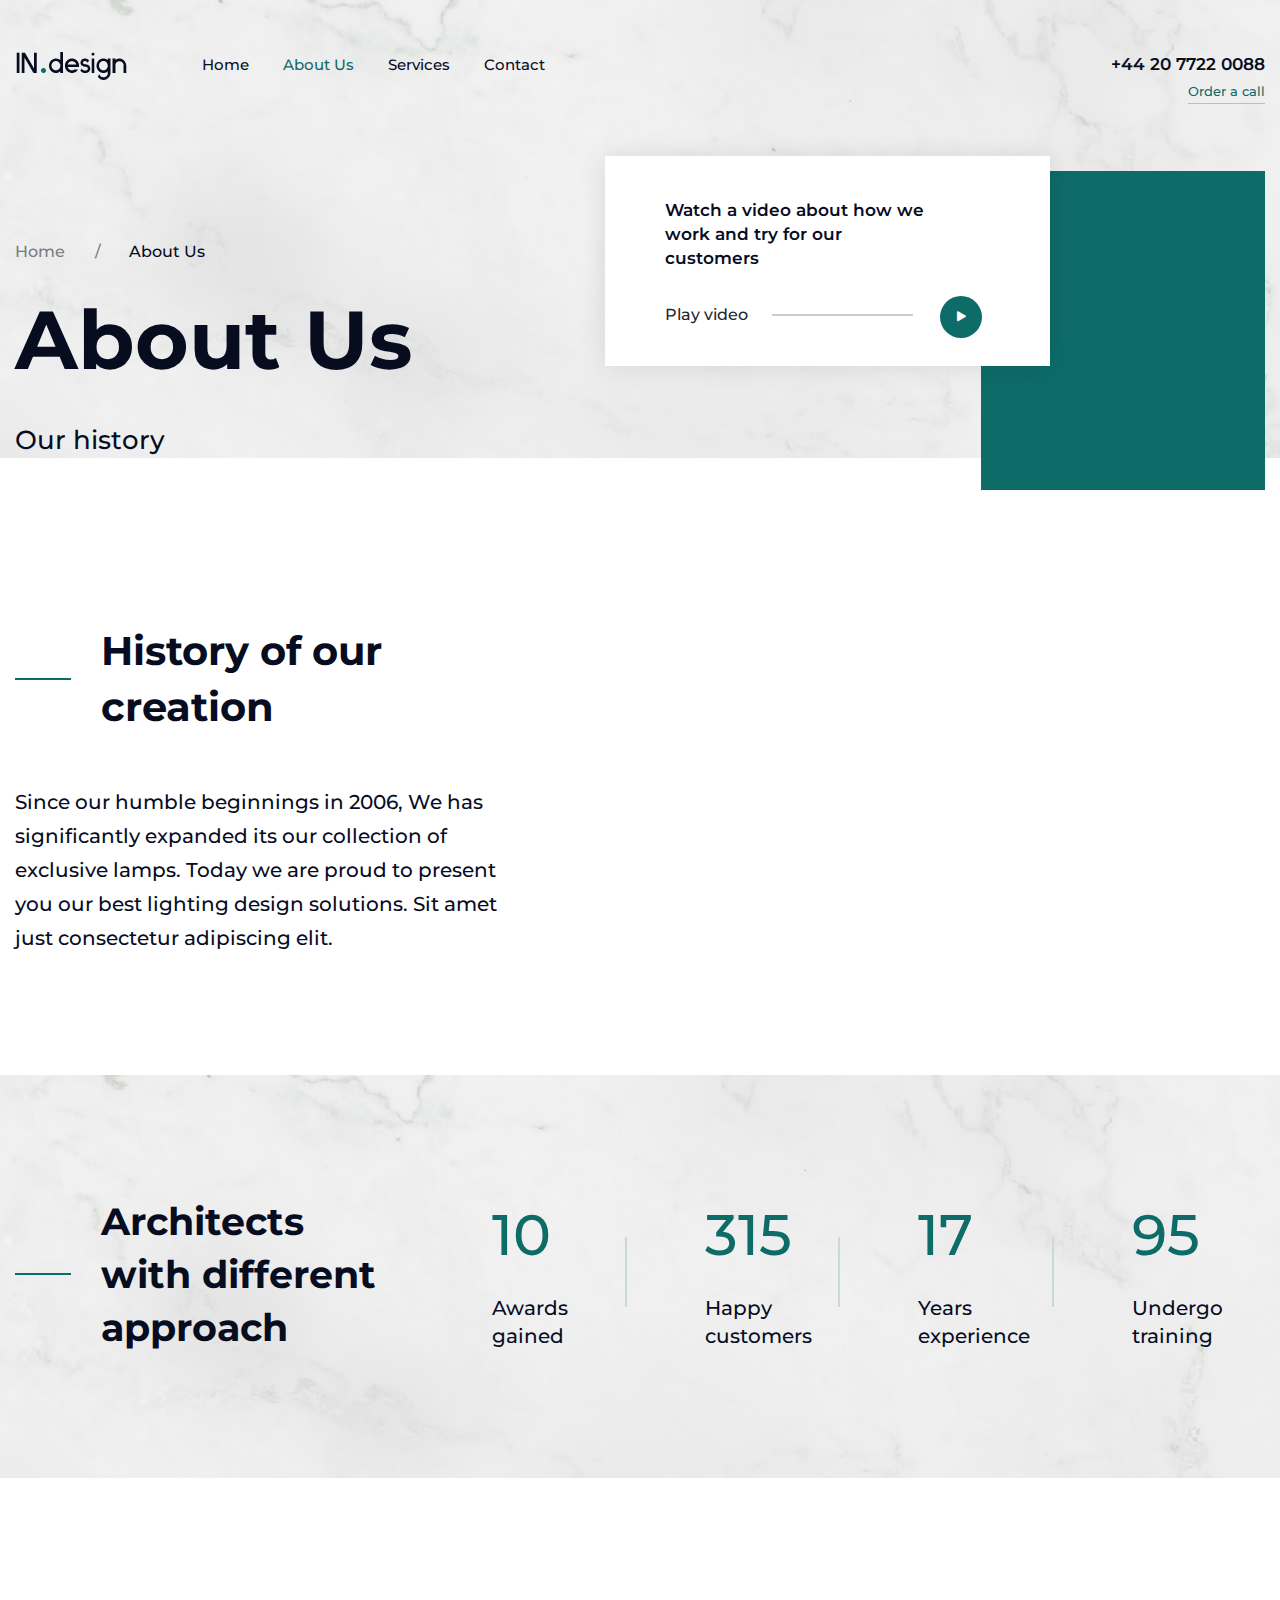
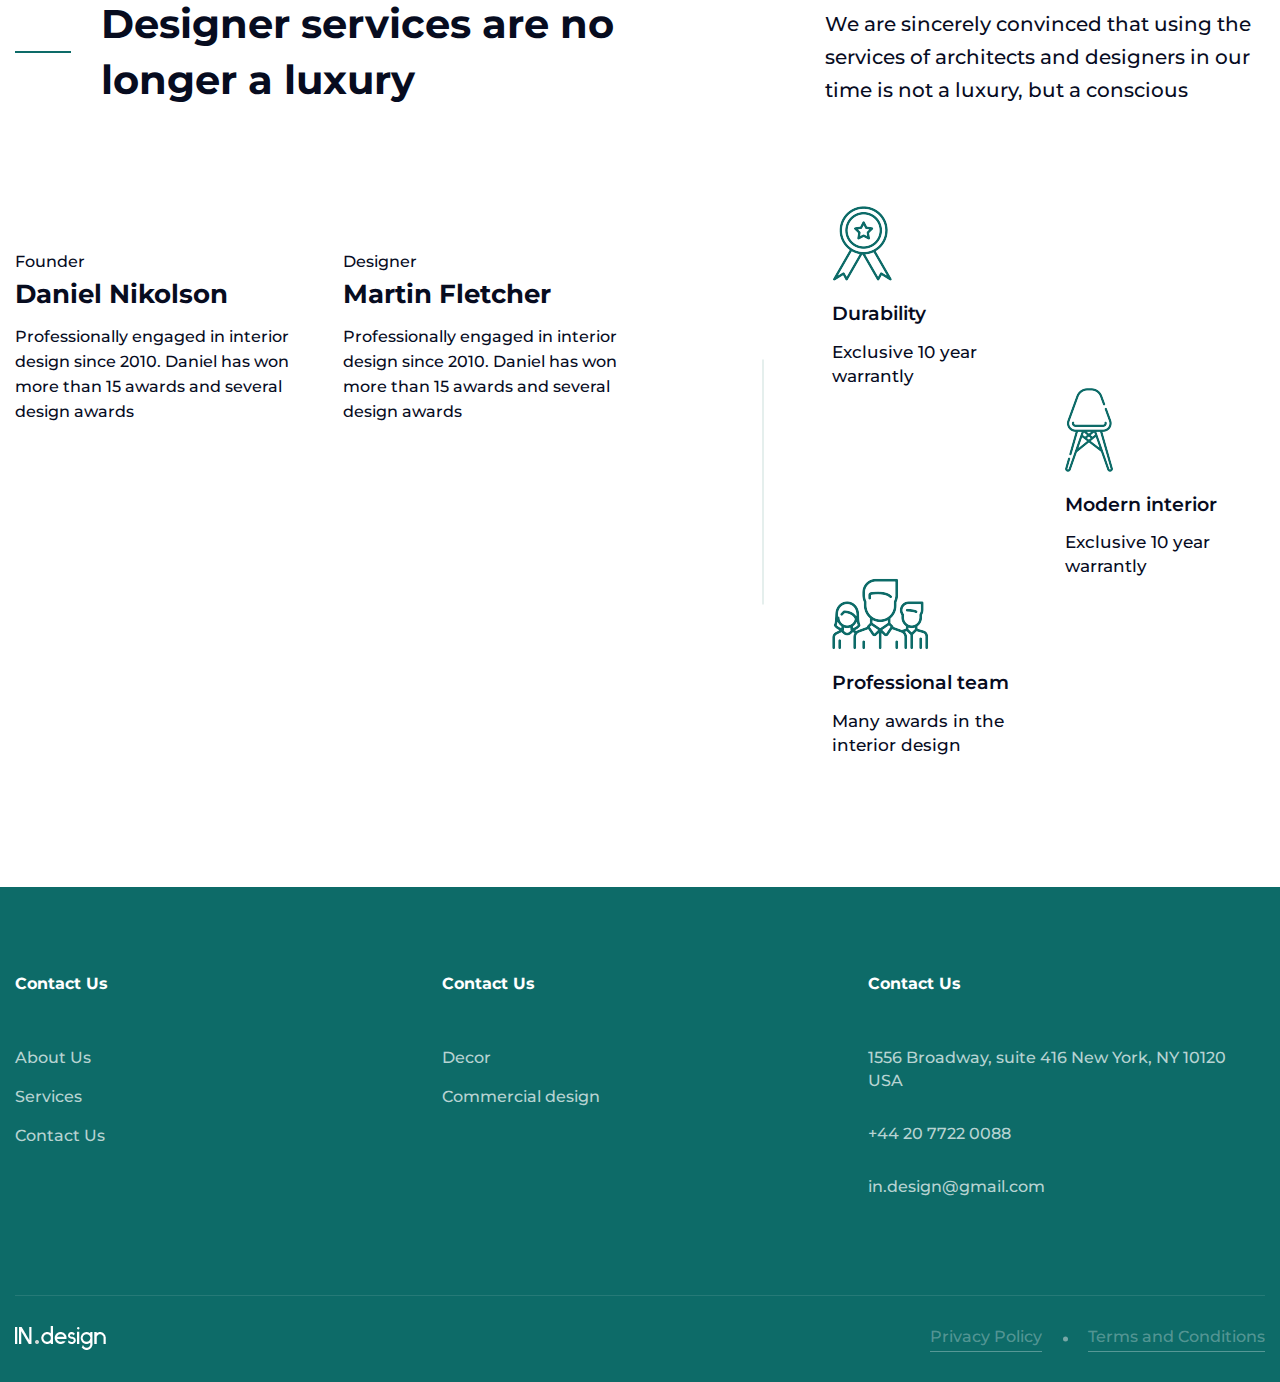
==== about.html @ f01776fe "first commit" ====
<!DOCTYPE html>
<html lang="en">
<head>
	<meta charset="UTF-8">
	<title>Rean CNC and Jali Cutting</title>
	<meta name="viewport" content="width=device-width, initial-scale=1.0">
	<meta name="description" content="Mint Multipurpose Agency Website" />
	<meta name="author" content="George_fx">
	<meta name="keywords" content="" />
	<link rel="icon" href="assets/images/favicon.png">
	<link rel="stylesheet" type="text/css" href="assets/css/animate.css">
	<link rel="stylesheet" type="text/css" href="assets/css/bootstrap.min.css">
	<link rel="stylesheet" type="text/css" href="assets/css/all.min.css">
	<link rel="stylesheet" type="text/css" href="assets/css/line-awesome.min.css">
	<link rel="stylesheet" type="text/css" href="assets/css/slick.css">
	<link rel="stylesheet" type="text/css" href="assets/css/slick-theme.css">
	<link rel="stylesheet" type="text/css" href="assets/css/color.css">
	<link rel="stylesheet" type="text/css" href="assets/css/style.css">
	<link rel="stylesheet" type="text/css" href="assets/css/responsive.css">
</head>


<body>


	<div class="page-loading">
		<div class="thecube">
			<div class="cube c1"></div>
			<div class="cube c2"></div>
			<div class="cube c4"></div>
			<div class="cube c3"></div>
		</div>
	</div><!--page-loading end-->

	<div class="wrapper">
			
		<header>
			<div class="container">
				<div class="header-content">
					<div class="logo">
						<a href="index.html" title="">
							<img src="assets/images/logo.png" alt="">
						</a>
					</div><!--logo end-->
					<nav>
						<ul>
							<li><a href="index.html" title="">Home</a></li>
							<li><a class="active" href="about.html" title="">About Us</a></li>
							<li><a href="services.html" title="">Services</a></li>
							
							<li><a href="contact.html" title="">Contact</a></li>
						</ul>
					</nav><!--navigation end-->
					
					<div class="contact-head-info">
						<h4>+44 20 7722 0088</h4>
						<a href="#" title="">Order a call</a>
					</div><!--contact-head-info end-->
					<div class="menu-btnn">
						<div class="menu-btn">
							<span class="bar1"></span>
							<span class="bar2"></span>
							<span class="bar3"></span>
						</div><!--menu-bar end-->
					</div>
				</div><!--header-content end-->
			</div>
		</header><!--header end-->

		<div class="header-search d-flex flex-wrap justify-content-center align-items-center w-100">
            <span class="search-close-btn"><i class="fas fa-times"></i></span>
            <form>
                <input type="text" placeholder="Search">
            </form>
        </div><!--header-search end-->

		<div class="responsive-mobile-menu">
			<ul>
				<li><a href="index.html" title="">Home</a></li>
				<li><a href="about.html" title="">About Us</a></li>
				<li><a href="services.html" title="">Services</a></li>
				
				<li><a href="contact.html" title="">Contact</a></li>
			</ul>
		</div><!--responsive-mobile-menu end-->

		<section class="pager-section">
			<div class="container">
				<div class="pager-info">
					<ul class="breadcrumb">
						<li><a href="#" title="">Home</a></li>
						<li><span>About Us</span></li>
					</ul><!--breadcrumb end-->
					<h2>About Us</h2>
					<span>Our history</span>
				</div>
				<div class="pger-imgs">
					<div class="abt-imgz">
						<img src="https://via.placeholder.com/490x613" alt="">
						<img src="https://via.placeholder.com/480x598" alt="" class="sncd-img">
						<div class="abt-txt">
							<h4>Watch a video about how we work and try for our customers</h4>
							<span>Play video</span>
							<a href="https://www.youtube.com/watch?v=pNxqh-JCMpw" title="" class="play-btn html5lightbox"><i class="fa fa-play"></i></a>
						</div>
					</div>
				</div><!--pger-imgs end-->
				<div class="clearfix"></div>
			</div>
		</section><!--pager-section end-->

		<section class="block2">
			<div class="container">
				<div class="our-history">
					<h3 class="sub-title">History of our creation</h3>
					<p>Since our humble beginnings in 2006, We has significantly expanded its our collection of exclusive lamps. Today we are proud to present you our best lighting design solutions. Sit amet just consectetur adipiscing elit.</p>
				</div><!--our-history end-->
			</div>
		</section>

		<section class="block2">
			<div class="fixed-bg bg2"></div>
			<div class="container">
				<div class="arch-section">
					<div class="row">
						<div class="col-lg-4">
							<h3 class="sub-title m-0">Architects <br />with different approach</h3>
						</div>
						<div class="col-lg-8">
							<div class="our-awards-sec">
								<div class="row">
									<div class="col-lg-3 col-md-3 col-sm-6">
										<div class="award-col">
											<h2 class="count">10</h2>
											<h3>Awards gained</h3>
										</div><!--award-col end-->
									</div>
									<div class="col-lg-3 col-md-3 col-sm-6">
										<div class="award-col">
											<h2 class="count">315</h2>
											<h3>Happy customers</h3>
										</div><!--award-col end-->
									</div>
									<div class="col-lg-3 col-md-3 col-sm-6">
										<div class="award-col">
											<h2 class="count">17</h2>
											<h3>Years experience</h3>
										</div><!--award-col end-->
									</div>
									<div class="col-lg-3 col-md-3 col-sm-6">
										<div class="award-col">
											<h2 class="count">95</h2>
											<h3>Undergo training</h3>
										</div><!--award-col end-->
									</div>
								</div>
							</div><!--our-awards-sec end-->
						</div>
					</div>
				</div><!--arch-section end-->
			</div>
		</section>

		<section class="block2 pb-6">
			<div class="custom-container">
				<div class="section-title style2 align-items-center">
					<h3 class="sub-title">Designer services are no longer a luxury</h3>
					<p>We are sincerely convinced that using the services of architects and designers in our time is not a luxury, but a conscious</p>
					<div class="clearfix"></div>
				</div><!--section-title end-->
				<div class="services-section">
					<div class="row">
						<div class="col-lg-7">
							<div class="post-section">
								<div class="row">
									<div class="col-lg-6 col-md-6 col-sm-6">
										<div class="post-col">
											<div class="post-thumbnail">
												<img src="https://via.placeholder.com/280x280" alt="">
											</div><!--post-thumbnail end-->
											<div class="post-info">
												<span>Founder</span>
												<h2>Daniel Nikolson</h2>
												<p>Professionally engaged in interior design since 2010. Daniel has won more than 15 awards and several design awards</p>
											</div><!--post-info end-->
										</div><!--post-col end-->
									</div>
									<div class="col-lg-6 col-md-6 col-sm-6">
										<div class="post-col">
											<div class="post-thumbnail">
												<img src="https://via.placeholder.com/280x280" alt="">
											</div><!--post-thumbnail end-->
											<div class="post-info">
												<span>Designer</span>
												<h2>Martin Fletcher</h2>
												<p>Professionally engaged in interior design since 2010. Daniel has won more than 15 awards and several design awards</p>
											</div><!--post-info end-->
										</div><!--post-col end-->
									</div>
								</div>
							</div>
						</div>
						<div class="col-lg-5">
							<div class="svs-list">
								<ul>
									<li>
										<div class="svs-info">
											<img src="assets/images/ico1.png" alt="">
											<h3>Durability</h3>
											<p>Exclusive 10 year warrantly</p>
										</div>
									</li>
									<li>
										<div class="svs-info">
											<img src="assets/images/ico2.png" alt="">
											<h3>Modern interior</h3>
											<p>Exclusive 10 year warrantly</p>
										</div>
										<div class="clearfix"></div>
									</li>
									<li>
										<div class="svs-info">
											<img src="assets/images/ico3.png" alt="">
											<h3>Professional team</h3>
											<p>Many awards in the interior design </p>
										</div>
									</li>
								</ul>
							</div><!--svs-list end-->
						</div>
					</div>
				</div><!--services-section end-->
			</div>
		</section>

	

	<footer>
			<div class="container">
				<div class="top-footer">
					<div class="row">

						<div class="col-md-12">
							<div class="row justify-content-evenly">
								<div class="col-lg-4 col-md-4 col-sm-12 col-12">
									<div class="widget widget-company text-left">
										<h3 class="widget-title">Contact Us</h3>
										<ul class="ft-links">
											<li><a href="about.html" title="">About Us</a></li>
											<li><a href="services.html" title="">Services</a></li>
											<li><a href="contact.html" title="">Contact Us</a></li>
										</ul><!--ft-links end-->
									</div><!--widget-contact end-->
								</div>
								<div class="col-lg-4 col-md-4 col-sm-6 col-12">
									<div class="widget widget-category text-left">
										<h3 class="widget-title">Contact Us</h3>
										<ul class="ft-links">
											<li><a href="#" title="">Decor</a></li>
											<li><a href="#" title="">Commercial design</a></li>
										</ul><!--ft-links end-->
									</div><!--widget-contact end-->
								</div>
								
								<div class="col-lg-4 col-md-4 col-sm-6 col-12">
									<div class="widget widget-contact text-left">
										<h3 class="widget-title">Contact Us</h3>
										<ul class="ft-links">
											<li>1556 Broadway, suite 416 New York, NY 10120 USA</li>
											<li>+44 20 7722 0088</li>
											<li><a href="#" title="">in.design@gmail.com</a></li>
										</ul><!--ft-links end-->
									</div><!--widget-contact end-->
								</div>
							</div>
						</div>
					</div>
				</div><!--top-footer end-->
				<div class="bottom-footer">
					<div class="ft-logo">
						<img src="assets/images/ft-logo.png" alt="">
					</div><!--ft-logo end-->
					<ul class="btm-links">
						<li><a href="#" title="">Privacy Policy</a></li>
						<li><a href="#" title="">Terms and Conditions</a></li>
					</ul><!--btm-links end-->
					<div class="clearfix"></div>
				</div><!--bottom-footer end-->
			</div>
		</footer><!--footer end-->

	</div><!--wrapper end-->



<script src="assets/js/jquery.min.js"></script>
<script src="assets/js/popper.js"></script>
<script src="assets/js/bootstrap.min.js"></script>
<script src="assets/js/plugin/slick.min.js"></script>
<script src="assets/js/plugin/html5lightbox.js"></script>
<script src="assets/js/plugin/counter.js"></script>
<script src="assets/js/placeholdem.min.js"></script>
<script src="assets/js/script.js"></script>


</body>

</html>
---- assets/css/line-awesome.min.css ----
.la,.lab,.lad,.lal,.lar,.las{-moz-osx-font-smoothing:grayscale;-webkit-font-smoothing:antialiased;display:inline-block;font-style:normal;font-variant:normal;text-rendering:auto;line-height:1}.la-lg{font-size:1.33333em;line-height:.75em;vertical-align:-.0667em}.la-xs{font-size:.75em}.la-sm{font-size:.875em}.la-1x{font-size:1em}.la-2x{font-size:2em}.la-3x{font-size:3em}.la-4x{font-size:4em}.la-5x{font-size:5em}.la-6x{font-size:6em}.la-7x{font-size:7em}.la-8x{font-size:8em}.la-9x{font-size:9em}.la-10x{font-size:10em}.la-fw{text-align:center;width:1.25em}.la-ul{list-style-type:none;margin-left:2.5em;padding-left:0}.la-ul>li{position:relative}.la-li{left:-2em;position:absolute;text-align:center;width:2em;line-height:inherit}.la-border{border:solid .08em #eee;border-radius:.1em;padding:.2em .25em .15em}.la-pull-left{float:left}.la-pull-right{float:right}.la.la-pull-left,.lab.la-pull-left,.lal.la-pull-left,.lar.la-pull-left,.las.la-pull-left{margin-right:.3em}.la.la-pull-right,.lab.la-pull-right,.lal.la-pull-right,.lar.la-pull-right,.las.la-pull-right{margin-left:.3em}.la-spin{-webkit-animation:la-spin 2s infinite linear;animation:la-spin 2s infinite linear}.la-pulse{-webkit-animation:la-spin 1s infinite steps(8);animation:la-spin 1s infinite steps(8)}@-webkit-keyframes la-spin{0%{-webkit-transform:rotate(0);transform:rotate(0)}100%{-webkit-transform:rotate(360deg);transform:rotate(360deg)}}@keyframes la-spin{0%{-webkit-transform:rotate(0);transform:rotate(0)}100%{-webkit-transform:rotate(360deg);transform:rotate(360deg)}}.la-rotate-90{-webkit-transform:rotate(90deg);transform:rotate(90deg)}.la-rotate-180{-webkit-transform:rotate(180deg);transform:rotate(180deg)}.la-rotate-270{-webkit-transform:rotate(270deg);transform:rotate(270deg)}.la-flip-horizontal{-webkit-transform:scale(-1,1);transform:scale(-1,1)}.la-flip-vertical{-webkit-transform:scale(1,-1);transform:scale(1,-1)}.la-flip-both,.la-flip-horizontal.la-flip-vertical{-webkit-transform:scale(-1,-1);transform:scale(-1,-1)}:root .la-flip-both,:root .la-flip-horizontal,:root .la-flip-vertical,:root .la-rotate-180,:root .la-rotate-270,:root .la-rotate-90{-webkit-filter:none;filter:none}.la-stack{display:inline-block;height:2em;line-height:2em;position:relative;vertical-align:middle;width:2.5em}.la-stack-1x,.la-stack-2x{left:0;position:absolute;text-align:center;width:100%}.la-stack-1x{line-height:inherit}.la-stack-2x{font-size:2em}.la-inverse{color:#fff}.la-500px:before{content:"\f26e"}.la-accessible-icon:before{content:"\f368"}.la-accusoft:before{content:"\f369"}.la-acquisitions-incorporated:before{content:"\f6af"}.la-ad:before{content:"\f641"}.la-address-book:before{content:"\f2b9"}.la-address-card:before{content:"\f2bb"}.la-adjust:before{content:"\f042"}.la-adn:before{content:"\f170"}.la-adobe:before{content:"\f778"}.la-adversal:before{content:"\f36a"}.la-affiliatetheme:before{content:"\f36b"}.la-air-freshener:before{content:"\f5d0"}.la-airbnb:before{content:"\f834"}.la-algolia:before{content:"\f36c"}.la-align-center:before{content:"\f037"}.la-align-justify:before{content:"\f039"}.la-align-left:before{content:"\f036"}.la-align-right:before{content:"\f038"}.la-alipay:before{content:"\f642"}.la-allergies:before{content:"\f461"}.la-amazon:before{content:"\f270"}.la-amazon-pay:before{content:"\f42c"}.la-ambulance:before{content:"\f0f9"}.la-american-sign-language-interpreting:before{content:"\f2a3"}.la-amilia:before{content:"\f36d"}.la-anchor:before{content:"\f13d"}.la-android:before{content:"\f17b"}.la-angellist:before{content:"\f209"}.la-angle-double-down:before{content:"\f103"}.la-angle-double-left:before{content:"\f100"}.la-angle-double-right:before{content:"\f101"}.la-angle-double-up:before{content:"\f102"}.la-angle-down:before{content:"\f107"}.la-angle-left:before{content:"\f104"}.la-angle-right:before{content:"\f105"}.la-angle-up:before{content:"\f106"}.la-angry:before{content:"\f556"}.la-angrycreative:before{content:"\f36e"}.la-angular:before{content:"\f420"}.la-ankh:before{content:"\f644"}.la-app-store:before{content:"\f36f"}.la-app-store-ios:before{content:"\f370"}.la-apper:before{content:"\f371"}.la-apple:before{content:"\f179"}.la-apple-alt:before{content:"\f5d1"}.la-apple-pay:before{content:"\f415"}.la-archive:before{content:"\f187"}.la-archway:before{content:"\f557"}.la-arrow-alt-circle-down:before{content:"\f358"}.la-arrow-alt-circle-left:before{content:"\f359"}.la-arrow-alt-circle-right:before{content:"\f35a"}.la-arrow-alt-circle-up:before{content:"\f35b"}.la-arrow-circle-down:before{content:"\f0ab"}.la-arrow-circle-left:before{content:"\f0a8"}.la-arrow-circle-right:before{content:"\f0a9"}.la-arrow-circle-up:before{content:"\f0aa"}.la-arrow-down:before{content:"\f063"}.la-arrow-left:before{content:"\f060"}.la-arrow-right:before{content:"\f061"}.la-arrow-up:before{content:"\f062"}.la-arrows-alt:before{content:"\f0b2"}.la-arrows-alt-h:before{content:"\f337"}.la-arrows-alt-v:before{content:"\f338"}.la-artstation:before{content:"\f77a"}.la-assistive-listening-systems:before{content:"\f2a2"}.la-asterisk:before{content:"\f069"}.la-asymmetrik:before{content:"\f372"}.la-at:before{content:"\f1fa"}.la-atlas:before{content:"\f558"}.la-atlassian:before{content:"\f77b"}.la-atom:before{content:"\f5d2"}.la-audible:before{content:"\f373"}.la-audio-description:before{content:"\f29e"}.la-autoprefixer:before{content:"\f41c"}.la-avianex:before{content:"\f374"}.la-aviato:before{content:"\f421"}.la-award:before{content:"\f559"}.la-aws:before{content:"\f375"}.la-baby:before{content:"\f77c"}.la-baby-carriage:before{content:"\f77d"}.la-backspace:before{content:"\f55a"}.la-backward:before{content:"\f04a"}.la-bacon:before{content:"\f7e5"}.la-balance-scale:before{content:"\f24e"}.la-balance-scale-left:before{content:"\f515"}.la-balance-scale-right:before{content:"\f516"}.la-ban:before{content:"\f05e"}.la-band-aid:before{content:"\f462"}.la-bandcamp:before{content:"\f2d5"}.la-barcode:before{content:"\f02a"}.la-bars:before{content:"\f0c9"}.la-baseball-ball:before{content:"\f433"}.la-basketball-ball:before{content:"\f434"}.la-bath:before{content:"\f2cd"}.la-battery-empty:before{content:"\f244"}.la-battery-full:before{content:"\f240"}.la-battery-half:before{content:"\f242"}.la-battery-quarter:before{content:"\f243"}.la-battery-three-quarters:before{content:"\f241"}.la-battle-net:before{content:"\f835"}.la-bed:before{content:"\f236"}.la-beer:before{content:"\f0fc"}.la-behance:before{content:"\f1b4"}.la-behance-square:before{content:"\f1b5"}.la-bell:before{content:"\f0f3"}.la-bell-slash:before{content:"\f1f6"}.la-bezier-curve:before{content:"\f55b"}.la-bible:before{content:"\f647"}.la-bicycle:before{content:"\f206"}.la-biking:before{content:"\f84a"}.la-bimobject:before{content:"\f378"}.la-binoculars:before{content:"\f1e5"}.la-biohazard:before{content:"\f780"}.la-birthday-cake:before{content:"\f1fd"}.la-bitbucket:before{content:"\f171"}.la-bitcoin:before{content:"\f379"}.la-bity:before{content:"\f37a"}.la-black-tie:before{content:"\f27e"}.la-blackberry:before{content:"\f37b"}.la-blender:before{content:"\f517"}.la-blender-phone:before{content:"\f6b6"}.la-blind:before{content:"\f29d"}.la-blog:before{content:"\f781"}.la-blogger:before{content:"\f37c"}.la-blogger-b:before{content:"\f37d"}.la-bluetooth:before{content:"\f293"}.la-bluetooth-b:before{content:"\f294"}.la-bold:before{content:"\f032"}.la-bolt:before{content:"\f0e7"}.la-bomb:before{content:"\f1e2"}.la-bone:before{content:"\f5d7"}.la-bong:before{content:"\f55c"}.la-book:before{content:"\f02d"}.la-book-dead:before{content:"\f6b7"}.la-book-medical:before{content:"\f7e6"}.la-book-open:before{content:"\f518"}.la-book-reader:before{content:"\f5da"}.la-bookmark:before{content:"\f02e"}.la-bootstrap:before{content:"\f836"}.la-border-all:before{content:"\f84c"}.la-border-none:before{content:"\f850"}.la-border-style:before{content:"\f853"}.la-bowling-ball:before{content:"\f436"}.la-box:before{content:"\f466"}.la-box-open:before{content:"\f49e"}.la-boxes:before{content:"\f468"}.la-braille:before{content:"\f2a1"}.la-brain:before{content:"\f5dc"}.la-bread-slice:before{content:"\f7ec"}.la-briefcase:before{content:"\f0b1"}.la-briefcase-medical:before{content:"\f469"}.la-broadcast-tower:before{content:"\f519"}.la-broom:before{content:"\f51a"}.la-brush:before{content:"\f55d"}.la-btc:before{content:"\f15a"}.la-buffer:before{content:"\f837"}.la-bug:before{content:"\f188"}.la-building:before{content:"\f1ad"}.la-bullhorn:before{content:"\f0a1"}.la-bullseye:before{content:"\f140"}.la-burn:before{content:"\f46a"}.la-buromobelexperte:before{content:"\f37f"}.la-bus:before{content:"\f207"}.la-bus-alt:before{content:"\f55e"}.la-business-time:before{content:"\f64a"}.la-buy-n-large:before{content:"\f8a6"}.la-buysellads:before{content:"\f20d"}.la-calculator:before{content:"\f1ec"}.la-calendar:before{content:"\f133"}.la-calendar-alt:before{content:"\f073"}.la-calendar-check:before{content:"\f274"}.la-calendar-day:before{content:"\f783"}.la-calendar-minus:before{content:"\f272"}.la-calendar-plus:before{content:"\f271"}.la-calendar-times:before{content:"\f273"}.la-calendar-week:before{content:"\f784"}.la-camera:before{content:"\f030"}.la-camera-retro:before{content:"\f083"}.la-campground:before{content:"\f6bb"}.la-canadian-maple-leaf:before{content:"\f785"}.la-candy-cane:before{content:"\f786"}.la-cannabis:before{content:"\f55f"}.la-capsules:before{content:"\f46b"}.la-car:before{content:"\f1b9"}.la-car-alt:before{content:"\f5de"}.la-car-battery:before{content:"\f5df"}.la-car-crash:before{content:"\f5e1"}.la-car-side:before{content:"\f5e4"}.la-caret-down:before{content:"\f0d7"}.la-caret-left:before{content:"\f0d9"}.la-caret-right:before{content:"\f0da"}.la-caret-square-down:before{content:"\f150"}.la-caret-square-left:before{content:"\f191"}.la-caret-square-right:before{content:"\f152"}.la-caret-square-up:before{content:"\f151"}.la-caret-up:before{content:"\f0d8"}.la-carrot:before{content:"\f787"}.la-cart-arrow-down:before{content:"\f218"}.la-cart-plus:before{content:"\f217"}.la-cash-register:before{content:"\f788"}.la-cat:before{content:"\f6be"}.la-cc-amazon-pay:before{content:"\f42d"}.la-cc-amex:before{content:"\f1f3"}.la-cc-apple-pay:before{content:"\f416"}.la-cc-diners-club:before{content:"\f24c"}.la-cc-discover:before{content:"\f1f2"}.la-cc-jcb:before{content:"\f24b"}.la-cc-mastercard:before{content:"\f1f1"}.la-cc-paypal:before{content:"\f1f4"}.la-cc-stripe:before{content:"\f1f5"}.la-cc-visa:before{content:"\f1f0"}.la-centercode:before{content:"\f380"}.la-centos:before{content:"\f789"}.la-certificate:before{content:"\f0a3"}.la-chair:before{content:"\f6c0"}.la-chalkboard:before{content:"\f51b"}.la-chalkboard-teacher:before{content:"\f51c"}.la-charging-station:before{content:"\f5e7"}.la-chart-area:before{content:"\f1fe"}.la-chart-bar:before{content:"\f080"}.la-chart-line:before{content:"\f201"}.la-chart-pie:before{content:"\f200"}.la-check:before{content:"\f00c"}.la-check-circle:before{content:"\f058"}.la-check-double:before{content:"\f560"}.la-check-square:before{content:"\f14a"}.la-cheese:before{content:"\f7ef"}.la-chess:before{content:"\f439"}.la-chess-bishop:before{content:"\f43a"}.la-chess-board:before{content:"\f43c"}.la-chess-king:before{content:"\f43f"}.la-chess-knight:before{content:"\f441"}.la-chess-pawn:before{content:"\f443"}.la-chess-queen:before{content:"\f445"}.la-chess-rook:before{content:"\f447"}.la-chevron-circle-down:before{content:"\f13a"}.la-chevron-circle-left:before{content:"\f137"}.la-chevron-circle-right:before{content:"\f138"}.la-chevron-circle-up:before{content:"\f139"}.la-chevron-down:before{content:"\f078"}.la-chevron-left:before{content:"\f053"}.la-chevron-right:before{content:"\f054"}.la-chevron-up:before{content:"\f077"}.la-child:before{content:"\f1ae"}.la-chrome:before{content:"\f268"}.la-chromecast:before{content:"\f838"}.la-church:before{content:"\f51d"}.la-circle:before{content:"\f111"}.la-circle-notch:before{content:"\f1ce"}.la-city:before{content:"\f64f"}.la-clinic-medical:before{content:"\f7f2"}.la-clipboard:before{content:"\f328"}.la-clipboard-check:before{content:"\f46c"}.la-clipboard-list:before{content:"\f46d"}.la-clock:before{content:"\f017"}.la-clone:before{content:"\f24d"}.la-closed-captioning:before{content:"\f20a"}.la-cloud:before{content:"\f0c2"}.la-cloud-download-alt:before{content:"\f381"}.la-cloud-meatball:before{content:"\f73b"}.la-cloud-moon:before{content:"\f6c3"}.la-cloud-moon-rain:before{content:"\f73c"}.la-cloud-rain:before{content:"\f73d"}.la-cloud-showers-heavy:before{content:"\f740"}.la-cloud-sun:before{content:"\f6c4"}.la-cloud-sun-rain:before{content:"\f743"}.la-cloud-upload-alt:before{content:"\f382"}.la-cloudscale:before{content:"\f383"}.la-cloudsmith:before{content:"\f384"}.la-cloudversify:before{content:"\f385"}.la-cocktail:before{content:"\f561"}.la-code:before{content:"\f121"}.la-code-branch:before{content:"\f126"}.la-codepen:before{content:"\f1cb"}.la-codiepie:before{content:"\f284"}.la-coffee:before{content:"\f0f4"}.la-cog:before{content:"\f013"}.la-cogs:before{content:"\f085"}.la-coins:before{content:"\f51e"}.la-columns:before{content:"\f0db"}.la-comment:before{content:"\f075"}.la-comment-alt:before{content:"\f27a"}.la-comment-dollar:before{content:"\f651"}.la-comment-dots:before{content:"\f4ad"}.la-comment-medical:before{content:"\f7f5"}.la-comment-slash:before{content:"\f4b3"}.la-comments:before{content:"\f086"}.la-comments-dollar:before{content:"\f653"}.la-compact-disc:before{content:"\f51f"}.la-compass:before{content:"\f14e"}.la-compress:before{content:"\f066"}.la-compress-arrows-alt:before{content:"\f78c"}.la-concierge-bell:before{content:"\f562"}.la-confluence:before{content:"\f78d"}.la-connectdevelop:before{content:"\f20e"}.la-contao:before{content:"\f26d"}.la-cookie:before{content:"\f563"}.la-cookie-bite:before{content:"\f564"}.la-copy:before{content:"\f0c5"}.la-copyright:before{content:"\f1f9"}.la-cotton-bureau:before{content:"\f89e"}.la-couch:before{content:"\f4b8"}.la-cpanel:before{content:"\f388"}.la-creative-commons:before{content:"\f25e"}.la-creative-commons-by:before{content:"\f4e7"}.la-creative-commons-nc:before{content:"\f4e8"}.la-creative-commons-nc-eu:before{content:"\f4e9"}.la-creative-commons-nc-jp:before{content:"\f4ea"}.la-creative-commons-nd:before{content:"\f4eb"}.la-creative-commons-pd:before{content:"\f4ec"}.la-creative-commons-pd-alt:before{content:"\f4ed"}.la-creative-commons-remix:before{content:"\f4ee"}.la-creative-commons-sa:before{content:"\f4ef"}.la-creative-commons-sampling:before{content:"\f4f0"}.la-creative-commons-sampling-plus:before{content:"\f4f1"}.la-creative-commons-share:before{content:"\f4f2"}.la-creative-commons-zero:before{content:"\f4f3"}.la-credit-card:before{content:"\f09d"}.la-critical-role:before{content:"\f6c9"}.la-crop:before{content:"\f125"}.la-crop-alt:before{content:"\f565"}.la-cross:before{content:"\f654"}.la-crosshairs:before{content:"\f05b"}.la-crow:before{content:"\f520"}.la-crown:before{content:"\f521"}.la-crutch:before{content:"\f7f7"}.la-css3:before{content:"\f13c"}.la-css3-alt:before{content:"\f38b"}.la-cube:before{content:"\f1b2"}.la-cubes:before{content:"\f1b3"}.la-cut:before{content:"\f0c4"}.la-cuttlefish:before{content:"\f38c"}.la-d-and-d:before{content:"\f38d"}.la-d-and-d-beyond:before{content:"\f6ca"}.la-dashcube:before{content:"\f210"}.la-database:before{content:"\f1c0"}.la-deaf:before{content:"\f2a4"}.la-delicious:before{content:"\f1a5"}.la-democrat:before{content:"\f747"}.la-deploydog:before{content:"\f38e"}.la-deskpro:before{content:"\f38f"}.la-desktop:before{content:"\f108"}.la-dev:before{content:"\f6cc"}.la-deviantart:before{content:"\f1bd"}.la-dharmachakra:before{content:"\f655"}.la-dhl:before{content:"\f790"}.la-diagnoses:before{content:"\f470"}.la-diaspora:before{content:"\f791"}.la-dice:before{content:"\f522"}.la-dice-d20:before{content:"\f6cf"}.la-dice-d6:before{content:"\f6d1"}.la-dice-five:before{content:"\f523"}.la-dice-four:before{content:"\f524"}.la-dice-one:before{content:"\f525"}.la-dice-six:before{content:"\f526"}.la-dice-three:before{content:"\f527"}.la-dice-two:before{content:"\f528"}.la-digg:before{content:"\f1a6"}.la-digital-ocean:before{content:"\f391"}.la-digital-tachograph:before{content:"\f566"}.la-directions:before{content:"\f5eb"}.la-discord:before{content:"\f392"}.la-discourse:before{content:"\f393"}.la-divide:before{content:"\f529"}.la-dizzy:before{content:"\f567"}.la-dna:before{content:"\f471"}.la-dochub:before{content:"\f394"}.la-docker:before{content:"\f395"}.la-dog:before{content:"\f6d3"}.la-dollar-sign:before{content:"\f155"}.la-dolly:before{content:"\f472"}.la-dolly-flatbed:before{content:"\f474"}.la-donate:before{content:"\f4b9"}.la-door-closed:before{content:"\f52a"}.la-door-open:before{content:"\f52b"}.la-dot-circle:before{content:"\f192"}.la-dove:before{content:"\f4ba"}.la-download:before{content:"\f019"}.la-draft2digital:before{content:"\f396"}.la-drafting-compass:before{content:"\f568"}.la-dragon:before{content:"\f6d5"}.la-draw-polygon:before{content:"\f5ee"}.la-dribbble:before{content:"\f17d"}.la-dribbble-square:before{content:"\f397"}.la-dropbox:before{content:"\f16b"}.la-drum:before{content:"\f569"}.la-drum-steelpan:before{content:"\f56a"}.la-drumstick-bite:before{content:"\f6d7"}.la-drupal:before{content:"\f1a9"}.la-dumbbell:before{content:"\f44b"}.la-dumpster:before{content:"\f793"}.la-dumpster-fire:before{content:"\f794"}.la-dungeon:before{content:"\f6d9"}.la-dyalog:before{content:"\f399"}.la-earlybirds:before{content:"\f39a"}.la-ebay:before{content:"\f4f4"}.la-edge:before{content:"\f282"}.la-edit:before{content:"\f044"}.la-egg:before{content:"\f7fb"}.la-eject:before{content:"\f052"}.la-elementor:before{content:"\f430"}.la-ellipsis-h:before{content:"\f141"}.la-ellipsis-v:before{content:"\f142"}.la-ello:before{content:"\f5f1"}.la-ember:before{content:"\f423"}.la-empire:before{content:"\f1d1"}.la-envelope:before{content:"\f0e0"}.la-envelope-open:before{content:"\f2b6"}.la-envelope-open-text:before{content:"\f658"}.la-envelope-square:before{content:"\f199"}.la-envira:before{content:"\f299"}.la-equals:before{content:"\f52c"}.la-eraser:before{content:"\f12d"}.la-erlang:before{content:"\f39d"}.la-ethereum:before{content:"\f42e"}.la-ethernet:before{content:"\f796"}.la-etsy:before{content:"\f2d7"}.la-euro-sign:before{content:"\f153"}.la-evernote:before{content:"\f839"}.la-exchange-alt:before{content:"\f362"}.la-exclamation:before{content:"\f12a"}.la-exclamation-circle:before{content:"\f06a"}.la-exclamation-triangle:before{content:"\f071"}.la-expand:before{content:"\f065"}.la-expand-arrows-alt:before{content:"\f31e"}.la-expeditedssl:before{content:"\f23e"}.la-external-link-alt:before{content:"\f35d"}.la-external-link-square-alt:before{content:"\f360"}.la-eye:before{content:"\f06e"}.la-eye-dropper:before{content:"\f1fb"}.la-eye-slash:before{content:"\f070"}.la-facebook:before{content:"\f09a"}.la-facebook-f:before{content:"\f39e"}.la-facebook-messenger:before{content:"\f39f"}.la-facebook-square:before{content:"\f082"}.la-fan:before{content:"\f863"}.la-fantasy-flight-games:before{content:"\f6dc"}.la-fast-backward:before{content:"\f049"}.la-fast-forward:before{content:"\f050"}.la-fax:before{content:"\f1ac"}.la-feather:before{content:"\f52d"}.la-feather-alt:before{content:"\f56b"}.la-fedex:before{content:"\f797"}.la-fedora:before{content:"\f798"}.la-female:before{content:"\f182"}.la-fighter-jet:before{content:"\f0fb"}.la-figma:before{content:"\f799"}.la-file:before{content:"\f15b"}.la-file-alt:before{content:"\f15c"}.la-file-archive:before{content:"\f1c6"}.la-file-audio:before{content:"\f1c7"}.la-file-code:before{content:"\f1c9"}.la-file-contract:before{content:"\f56c"}.la-file-csv:before{content:"\f6dd"}.la-file-download:before{content:"\f56d"}.la-file-excel:before{content:"\f1c3"}.la-file-export:before{content:"\f56e"}.la-file-image:before{content:"\f1c5"}.la-file-import:before{content:"\f56f"}.la-file-invoice:before{content:"\f570"}.la-file-invoice-dollar:before{content:"\f571"}.la-file-medical:before{content:"\f477"}.la-file-medical-alt:before{content:"\f478"}.la-file-pdf:before{content:"\f1c1"}.la-file-powerpoint:before{content:"\f1c4"}.la-file-prescription:before{content:"\f572"}.la-file-signature:before{content:"\f573"}.la-file-upload:before{content:"\f574"}.la-file-video:before{content:"\f1c8"}.la-file-word:before{content:"\f1c2"}.la-fill:before{content:"\f575"}.la-fill-drip:before{content:"\f576"}.la-film:before{content:"\f008"}.la-filter:before{content:"\f0b0"}.la-fingerprint:before{content:"\f577"}.la-fire:before{content:"\f06d"}.la-fire-alt:before{content:"\f7e4"}.la-fire-extinguisher:before{content:"\f134"}.la-firefox:before{content:"\f269"}.la-first-aid:before{content:"\f479"}.la-first-order:before{content:"\f2b0"}.la-first-order-alt:before{content:"\f50a"}.la-firstdraft:before{content:"\f3a1"}.la-fish:before{content:"\f578"}.la-fist-raised:before{content:"\f6de"}.la-flag:before{content:"\f024"}.la-flag-checkered:before{content:"\f11e"}.la-flag-usa:before{content:"\f74d"}.la-flask:before{content:"\f0c3"}.la-flickr:before{content:"\f16e"}.la-flipboard:before{content:"\f44d"}.la-flushed:before{content:"\f579"}.la-fly:before{content:"\f417"}.la-folder:before{content:"\f07b"}.la-folder-minus:before{content:"\f65d"}.la-folder-open:before{content:"\f07c"}.la-folder-plus:before{content:"\f65e"}.la-font:before{content:"\f031"}.la-font-awesome:before{content:"\f2b4"}.la-font-awesome-alt:before{content:"\f35c"}.la-font-awesome-flag:before{content:"\f425"}.la-font-awesome-logo-full:before{content:"\f4e6"}.la-fonticons:before{content:"\f280"}.la-fonticons-fi:before{content:"\f3a2"}.la-football-ball:before{content:"\f44e"}.la-fort-awesome:before{content:"\f286"}.la-fort-awesome-alt:before{content:"\f3a3"}.la-forumbee:before{content:"\f211"}.la-forward:before{content:"\f04e"}.la-foursquare:before{content:"\f180"}.la-free-code-camp:before{content:"\f2c5"}.la-freebsd:before{content:"\f3a4"}.la-frog:before{content:"\f52e"}.la-frown:before{content:"\f119"}.la-frown-open:before{content:"\f57a"}.la-fulcrum:before{content:"\f50b"}.la-funnel-dollar:before{content:"\f662"}.la-futbol:before{content:"\f1e3"}.la-galactic-republic:before{content:"\f50c"}.la-galactic-senate:before{content:"\f50d"}.la-gamepad:before{content:"\f11b"}.la-gas-pump:before{content:"\f52f"}.la-gavel:before{content:"\f0e3"}.la-gem:before{content:"\f3a5"}.la-genderless:before{content:"\f22d"}.la-get-pocket:before{content:"\f265"}.la-gg:before{content:"\f260"}.la-gg-circle:before{content:"\f261"}.la-ghost:before{content:"\f6e2"}.la-gift:before{content:"\f06b"}.la-gifts:before{content:"\f79c"}.la-git:before{content:"\f1d3"}.la-git-alt:before{content:"\f841"}.la-git-square:before{content:"\f1d2"}.la-github:before{content:"\f09b"}.la-github-alt:before{content:"\f113"}.la-github-square:before{content:"\f092"}.la-gitkraken:before{content:"\f3a6"}.la-gitlab:before{content:"\f296"}.la-gitter:before{content:"\f426"}.la-glass-cheers:before{content:"\f79f"}.la-glass-martini:before{content:"\f000"}.la-glass-martini-alt:before{content:"\f57b"}.la-glass-whiskey:before{content:"\f7a0"}.la-glasses:before{content:"\f530"}.la-glide:before{content:"\f2a5"}.la-glide-g:before{content:"\f2a6"}.la-globe:before{content:"\f0ac"}.la-globe-africa:before{content:"\f57c"}.la-globe-americas:before{content:"\f57d"}.la-globe-asia:before{content:"\f57e"}.la-globe-europe:before{content:"\f7a2"}.la-gofore:before{content:"\f3a7"}.la-golf-ball:before{content:"\f450"}.la-goodreads:before{content:"\f3a8"}.la-goodreads-g:before{content:"\f3a9"}.la-google:before{content:"\f1a0"}.la-google-drive:before{content:"\f3aa"}.la-google-play:before{content:"\f3ab"}.la-google-plus:before{content:"\f2b3"}.la-google-plus-g:before{content:"\f0d5"}.la-google-plus-square:before{content:"\f0d4"}.la-google-wallet:before{content:"\f1ee"}.la-gopuram:before{content:"\f664"}.la-graduation-cap:before{content:"\f19d"}.la-gratipay:before{content:"\f184"}.la-grav:before{content:"\f2d6"}.la-greater-than:before{content:"\f531"}.la-greater-than-equal:before{content:"\f532"}.la-grimace:before{content:"\f57f"}.la-grin:before{content:"\f580"}.la-grin-alt:before{content:"\f581"}.la-grin-beam:before{content:"\f582"}.la-grin-beam-sweat:before{content:"\f583"}.la-grin-hearts:before{content:"\f584"}.la-grin-squint:before{content:"\f585"}.la-grin-squint-tears:before{content:"\f586"}.la-grin-stars:before{content:"\f587"}.la-grin-tears:before{content:"\f588"}.la-grin-tongue:before{content:"\f589"}.la-grin-tongue-squint:before{content:"\f58a"}.la-grin-tongue-wink:before{content:"\f58b"}.la-grin-wink:before{content:"\f58c"}.la-grip-horizontal:before{content:"\f58d"}.la-grip-lines:before{content:"\f7a4"}.la-grip-lines-vertical:before{content:"\f7a5"}.la-grip-vertical:before{content:"\f58e"}.la-gripfire:before{content:"\f3ac"}.la-grunt:before{content:"\f3ad"}.la-guitar:before{content:"\f7a6"}.la-gulp:before{content:"\f3ae"}.la-h-square:before{content:"\f0fd"}.la-hacker-news:before{content:"\f1d4"}.la-hacker-news-square:before{content:"\f3af"}.la-hackerrank:before{content:"\f5f7"}.la-hamburger:before{content:"\f805"}.la-hammer:before{content:"\f6e3"}.la-hamsa:before{content:"\f665"}.la-hand-holding:before{content:"\f4bd"}.la-hand-holding-heart:before{content:"\f4be"}.la-hand-holding-usd:before{content:"\f4c0"}.la-hand-lizard:before{content:"\f258"}.la-hand-middle-finger:before{content:"\f806"}.la-hand-paper:before{content:"\f256"}.la-hand-peace:before{content:"\f25b"}.la-hand-point-down:before{content:"\f0a7"}.la-hand-point-left:before{content:"\f0a5"}.la-hand-point-right:before{content:"\f0a4"}.la-hand-point-up:before{content:"\f0a6"}.la-hand-pointer:before{content:"\f25a"}.la-hand-rock:before{content:"\f255"}.la-hand-scissors:before{content:"\f257"}.la-hand-spock:before{content:"\f259"}.la-hands:before{content:"\f4c2"}.la-hands-helping:before{content:"\f4c4"}.la-handshake:before{content:"\f2b5"}.la-hanukiah:before{content:"\f6e6"}.la-hard-hat:before{content:"\f807"}.la-hashtag:before{content:"\f292"}.la-hat-cowboy:before{content:"\f8c0"}.la-hat-cowboy-side:before{content:"\f8c1"}.la-hat-wizard:before{content:"\f6e8"}.la-haykal:before{content:"\f666"}.la-hdd:before{content:"\f0a0"}.la-heading:before{content:"\f1dc"}.la-headphones:before{content:"\f025"}.la-headphones-alt:before{content:"\f58f"}.la-headset:before{content:"\f590"}.la-heart:before{content:"\f004"}.la-heart-broken:before{content:"\f7a9"}.la-heartbeat:before{content:"\f21e"}.la-helicopter:before{content:"\f533"}.la-highlighter:before{content:"\f591"}.la-hiking:before{content:"\f6ec"}.la-hippo:before{content:"\f6ed"}.la-hips:before{content:"\f452"}.la-hire-a-helper:before{content:"\f3b0"}.la-history:before{content:"\f1da"}.la-hockey-puck:before{content:"\f453"}.la-holly-berry:before{content:"\f7aa"}.la-home:before{content:"\f015"}.la-hooli:before{content:"\f427"}.la-hornbill:before{content:"\f592"}.la-horse:before{content:"\f6f0"}.la-horse-head:before{content:"\f7ab"}.la-hospital:before{content:"\f0f8"}.la-hospital-alt:before{content:"\f47d"}.la-hospital-symbol:before{content:"\f47e"}.la-hot-tub:before{content:"\f593"}.la-hotdog:before{content:"\f80f"}.la-hotel:before{content:"\f594"}.la-hotjar:before{content:"\f3b1"}.la-hourglass:before{content:"\f254"}.la-hourglass-end:before{content:"\f253"}.la-hourglass-half:before{content:"\f252"}.la-hourglass-start:before{content:"\f251"}.la-house-damage:before{content:"\f6f1"}.la-houzz:before{content:"\f27c"}.la-hryvnia:before{content:"\f6f2"}.la-html5:before{content:"\f13b"}.la-hubspot:before{content:"\f3b2"}.la-i-cursor:before{content:"\f246"}.la-ice-cream:before{content:"\f810"}.la-icicles:before{content:"\f7ad"}.la-icons:before{content:"\f86d"}.la-id-badge:before{content:"\f2c1"}.la-id-card:before{content:"\f2c2"}.la-id-card-alt:before{content:"\f47f"}.la-igloo:before{content:"\f7ae"}.la-image:before{content:"\f03e"}.la-images:before{content:"\f302"}.la-imdb:before{content:"\f2d8"}.la-inbox:before{content:"\f01c"}.la-indent:before{content:"\f03c"}.la-industry:before{content:"\f275"}.la-infinity:before{content:"\f534"}.la-info:before{content:"\f129"}.la-info-circle:before{content:"\f05a"}.la-instagram:before{content:"\f16d"}.la-intercom:before{content:"\f7af"}.la-internet-explorer:before{content:"\f26b"}.la-invision:before{content:"\f7b0"}.la-ioxhost:before{content:"\f208"}.la-italic:before{content:"\f033"}.la-itch-io:before{content:"\f83a"}.la-itunes:before{content:"\f3b4"}.la-itunes-note:before{content:"\f3b5"}.la-java:before{content:"\f4e4"}.la-jedi:before{content:"\f669"}.la-jedi-order:before{content:"\f50e"}.la-jenkins:before{content:"\f3b6"}.la-jira:before{content:"\f7b1"}.la-joget:before{content:"\f3b7"}.la-joint:before{content:"\f595"}.la-joomla:before{content:"\f1aa"}.la-journal-whills:before{content:"\f66a"}.la-js:before{content:"\f3b8"}.la-js-square:before{content:"\f3b9"}.la-jsfiddle:before{content:"\f1cc"}.la-kaaba:before{content:"\f66b"}.la-kaggle:before{content:"\f5fa"}.la-key:before{content:"\f084"}.la-keybase:before{content:"\f4f5"}.la-keyboard:before{content:"\f11c"}.la-keycdn:before{content:"\f3ba"}.la-khanda:before{content:"\f66d"}.la-kickstarter:before{content:"\f3bb"}.la-kickstarter-k:before{content:"\f3bc"}.la-kiss:before{content:"\f596"}.la-kiss-beam:before{content:"\f597"}.la-kiss-wink-heart:before{content:"\f598"}.la-kiwi-bird:before{content:"\f535"}.la-korvue:before{content:"\f42f"}.la-landmark:before{content:"\f66f"}.la-language:before{content:"\f1ab"}.la-laptop:before{content:"\f109"}.la-laptop-code:before{content:"\f5fc"}.la-laptop-medical:before{content:"\f812"}.la-laravel:before{content:"\f3bd"}.la-lastfm:before{content:"\f202"}.la-lastfm-square:before{content:"\f203"}.la-laugh:before{content:"\f599"}.la-laugh-beam:before{content:"\f59a"}.la-laugh-squint:before{content:"\f59b"}.la-laugh-wink:before{content:"\f59c"}.la-layer-group:before{content:"\f5fd"}.la-leaf:before{content:"\f06c"}.la-leanpub:before{content:"\f212"}.la-lemon:before{content:"\f094"}.la-less:before{content:"\f41d"}.la-less-than:before{content:"\f536"}.la-less-than-equal:before{content:"\f537"}.la-level-down-alt:before{content:"\f3be"}.la-level-up-alt:before{content:"\f3bf"}.la-life-ring:before{content:"\f1cd"}.la-lightbulb:before{content:"\f0eb"}.la-line:before{content:"\f3c0"}.la-link:before{content:"\f0c1"}.la-linkedin:before{content:"\f08c"}.la-linkedin-in:before{content:"\f0e1"}.la-linode:before{content:"\f2b8"}.la-linux:before{content:"\f17c"}.la-lira-sign:before{content:"\f195"}.la-list:before{content:"\f03a"}.la-list-alt:before{content:"\f022"}.la-list-ol:before{content:"\f0cb"}.la-list-ul:before{content:"\f0ca"}.la-location-arrow:before{content:"\f124"}.la-lock:before{content:"\f023"}.la-lock-open:before{content:"\f3c1"}.la-long-arrow-alt-down:before{content:"\f309"}.la-long-arrow-alt-left:before{content:"\f30a"}.la-long-arrow-alt-right:before{content:"\f30b"}.la-long-arrow-alt-up:before{content:"\f30c"}.la-low-vision:before{content:"\f2a8"}.la-luggage-cart:before{content:"\f59d"}.la-lyft:before{content:"\f3c3"}.la-magento:before{content:"\f3c4"}.la-magic:before{content:"\f0d0"}.la-magnet:before{content:"\f076"}.la-mail-bulk:before{content:"\f674"}.la-mailchimp:before{content:"\f59e"}.la-male:before{content:"\f183"}.la-mandalorian:before{content:"\f50f"}.la-map:before{content:"\f279"}.la-map-marked:before{content:"\f59f"}.la-map-marked-alt:before{content:"\f5a0"}.la-map-marker:before{content:"\f041"}.la-map-marker-alt:before{content:"\f3c5"}.la-map-pin:before{content:"\f276"}.la-map-signs:before{content:"\f277"}.la-markdown:before{content:"\f60f"}.la-marker:before{content:"\f5a1"}.la-mars:before{content:"\f222"}.la-mars-double:before{content:"\f227"}.la-mars-stroke:before{content:"\f229"}.la-mars-stroke-h:before{content:"\f22b"}.la-mars-stroke-v:before{content:"\f22a"}.la-mask:before{content:"\f6fa"}.la-mastodon:before{content:"\f4f6"}.la-maxcdn:before{content:"\f136"}.la-mdb:before{content:"\f8ca"}.la-medal:before{content:"\f5a2"}.la-medapps:before{content:"\f3c6"}.la-medium:before{content:"\f23a"}.la-medium-m:before{content:"\f3c7"}.la-medkit:before{content:"\f0fa"}.la-medrt:before{content:"\f3c8"}.la-meetup:before{content:"\f2e0"}.la-megaport:before{content:"\f5a3"}.la-meh:before{content:"\f11a"}.la-meh-blank:before{content:"\f5a4"}.la-meh-rolling-eyes:before{content:"\f5a5"}.la-memory:before{content:"\f538"}.la-mendeley:before{content:"\f7b3"}.la-menorah:before{content:"\f676"}.la-mercury:before{content:"\f223"}.la-meteor:before{content:"\f753"}.la-microchip:before{content:"\f2db"}.la-microphone:before{content:"\f130"}.la-microphone-alt:before{content:"\f3c9"}.la-microphone-alt-slash:before{content:"\f539"}.la-microphone-slash:before{content:"\f131"}.la-microscope:before{content:"\f610"}.la-microsoft:before{content:"\f3ca"}.la-minus:before{content:"\f068"}.la-minus-circle:before{content:"\f056"}.la-minus-square:before{content:"\f146"}.la-mitten:before{content:"\f7b5"}.la-mix:before{content:"\f3cb"}.la-mixcloud:before{content:"\f289"}.la-mizuni:before{content:"\f3cc"}.la-mobile:before{content:"\f10b"}.la-mobile-alt:before{content:"\f3cd"}.la-modx:before{content:"\f285"}.la-monero:before{content:"\f3d0"}.la-money-bill:before{content:"\f0d6"}.la-money-bill-alt:before{content:"\f3d1"}.la-money-bill-wave:before{content:"\f53a"}.la-money-bill-wave-alt:before{content:"\f53b"}.la-money-check:before{content:"\f53c"}.la-money-check-alt:before{content:"\f53d"}.la-monument:before{content:"\f5a6"}.la-moon:before{content:"\f186"}.la-mortar-pestle:before{content:"\f5a7"}.la-mosque:before{content:"\f678"}.la-motorcycle:before{content:"\f21c"}.la-mountain:before{content:"\f6fc"}.la-mouse:before{content:"\f8cc"}.la-mouse-pointer:before{content:"\f245"}.la-mug-hot:before{content:"\f7b6"}.la-music:before{content:"\f001"}.la-napster:before{content:"\f3d2"}.la-neos:before{content:"\f612"}.la-network-wired:before{content:"\f6ff"}.la-neuter:before{content:"\f22c"}.la-newspaper:before{content:"\f1ea"}.la-nimblr:before{content:"\f5a8"}.la-node:before{content:"\f419"}.la-node-js:before{content:"\f3d3"}.la-not-equal:before{content:"\f53e"}.la-notes-medical:before{content:"\f481"}.la-npm:before{content:"\f3d4"}.la-ns8:before{content:"\f3d5"}.la-nutritionix:before{content:"\f3d6"}.la-object-group:before{content:"\f247"}.la-object-ungroup:before{content:"\f248"}.la-odnoklassniki:before{content:"\f263"}.la-odnoklassniki-square:before{content:"\f264"}.la-oil-can:before{content:"\f613"}.la-old-republic:before{content:"\f510"}.la-om:before{content:"\f679"}.la-opencart:before{content:"\f23d"}.la-openid:before{content:"\f19b"}.la-opera:before{content:"\f26a"}.la-optin-monster:before{content:"\f23c"}.la-orcid:before{content:"\f8d2"}.la-osi:before{content:"\f41a"}.la-otter:before{content:"\f700"}.la-outdent:before{content:"\f03b"}.la-page4:before{content:"\f3d7"}.la-pagelines:before{content:"\f18c"}.la-pager:before{content:"\f815"}.la-paint-brush:before{content:"\f1fc"}.la-paint-roller:before{content:"\f5aa"}.la-palette:before{content:"\f53f"}.la-palfed:before{content:"\f3d8"}.la-pallet:before{content:"\f482"}.la-paper-plane:before{content:"\f1d8"}.la-paperclip:before{content:"\f0c6"}.la-parachute-box:before{content:"\f4cd"}.la-paragraph:before{content:"\f1dd"}.la-parking:before{content:"\f540"}.la-passport:before{content:"\f5ab"}.la-pastafarianism:before{content:"\f67b"}.la-paste:before{content:"\f0ea"}.la-patreon:before{content:"\f3d9"}.la-pause:before{content:"\f04c"}.la-pause-circle:before{content:"\f28b"}.la-paw:before{content:"\f1b0"}.la-paypal:before{content:"\f1ed"}.la-peace:before{content:"\f67c"}.la-pen:before{content:"\f304"}.la-pen-alt:before{content:"\f305"}.la-pen-fancy:before{content:"\f5ac"}.la-pen-nib:before{content:"\f5ad"}.la-pen-square:before{content:"\f14b"}.la-pencil-alt:before{content:"\f303"}.la-pencil-ruler:before{content:"\f5ae"}.la-penny-arcade:before{content:"\f704"}.la-people-carry:before{content:"\f4ce"}.la-pepper-hot:before{content:"\f816"}.la-percent:before{content:"\f295"}.la-percentage:before{content:"\f541"}.la-periscope:before{content:"\f3da"}.la-person-booth:before{content:"\f756"}.la-phabricator:before{content:"\f3db"}.la-phoenix-framework:before{content:"\f3dc"}.la-phoenix-squadron:before{content:"\f511"}.la-phone:before{content:"\f095"}.la-phone-alt:before{content:"\f879"}.la-phone-slash:before{content:"\f3dd"}.la-phone-square:before{content:"\f098"}.la-phone-square-alt:before{content:"\f87b"}.la-phone-volume:before{content:"\f2a0"}.la-photo-video:before{content:"\f87c"}.la-php:before{content:"\f457"}.la-pied-piper:before{content:"\f2ae"}.la-pied-piper-alt:before{content:"\f1a8"}.la-pied-piper-hat:before{content:"\f4e5"}.la-pied-piper-pp:before{content:"\f1a7"}.la-piggy-bank:before{content:"\f4d3"}.la-pills:before{content:"\f484"}.la-pinterest:before{content:"\f0d2"}.la-pinterest-p:before{content:"\f231"}.la-pinterest-square:before{content:"\f0d3"}.la-pizza-slice:before{content:"\f818"}.la-place-of-worship:before{content:"\f67f"}.la-plane:before{content:"\f072"}.la-plane-arrival:before{content:"\f5af"}.la-plane-departure:before{content:"\f5b0"}.la-play:before{content:"\f04b"}.la-play-circle:before{content:"\f144"}.la-playstation:before{content:"\f3df"}.la-plug:before{content:"\f1e6"}.la-plus:before{content:"\f067"}.la-plus-circle:before{content:"\f055"}.la-plus-square:before{content:"\f0fe"}.la-podcast:before{content:"\f2ce"}.la-poll:before{content:"\f681"}.la-poll-h:before{content:"\f682"}.la-poo:before{content:"\f2fe"}.la-poo-storm:before{content:"\f75a"}.la-poop:before{content:"\f619"}.la-portrait:before{content:"\f3e0"}.la-pound-sign:before{content:"\f154"}.la-power-off:before{content:"\f011"}.la-pray:before{content:"\f683"}.la-praying-hands:before{content:"\f684"}.la-prescription:before{content:"\f5b1"}.la-prescription-bottle:before{content:"\f485"}.la-prescription-bottle-alt:before{content:"\f486"}.la-print:before{content:"\f02f"}.la-procedures:before{content:"\f487"}.la-product-hunt:before{content:"\f288"}.la-project-diagram:before{content:"\f542"}.la-pushed:before{content:"\f3e1"}.la-puzzle-piece:before{content:"\f12e"}.la-python:before{content:"\f3e2"}.la-qq:before{content:"\f1d6"}.la-qrcode:before{content:"\f029"}.la-question:before{content:"\f128"}.la-question-circle:before{content:"\f059"}.la-quidditch:before{content:"\f458"}.la-quinscape:before{content:"\f459"}.la-quora:before{content:"\f2c4"}.la-quote-left:before{content:"\f10d"}.la-quote-right:before{content:"\f10e"}.la-quran:before{content:"\f687"}.la-r-project:before{content:"\f4f7"}.la-radiation:before{content:"\f7b9"}.la-radiation-alt:before{content:"\f7ba"}.la-rainbow:before{content:"\f75b"}.la-random:before{content:"\f074"}.la-raspberry-pi:before{content:"\f7bb"}.la-ravelry:before{content:"\f2d9"}.la-react:before{content:"\f41b"}.la-reacteurope:before{content:"\f75d"}.la-readme:before{content:"\f4d5"}.la-rebel:before{content:"\f1d0"}.la-receipt:before{content:"\f543"}.la-record-vinyl:before{content:"\f8d9"}.la-recycle:before{content:"\f1b8"}.la-red-river:before{content:"\f3e3"}.la-reddit:before{content:"\f1a1"}.la-reddit-alien:before{content:"\f281"}.la-reddit-square:before{content:"\f1a2"}.la-redhat:before{content:"\f7bc"}.la-redo:before{content:"\f01e"}.la-redo-alt:before{content:"\f2f9"}.la-registered:before{content:"\f25d"}.la-remove-format:before{content:"\f87d"}.la-renren:before{content:"\f18b"}.la-reply:before{content:"\f3e5"}.la-reply-all:before{content:"\f122"}.la-replyd:before{content:"\f3e6"}.la-republican:before{content:"\f75e"}.la-researchgate:before{content:"\f4f8"}.la-resolving:before{content:"\f3e7"}.la-restroom:before{content:"\f7bd"}.la-retweet:before{content:"\f079"}.la-rev:before{content:"\f5b2"}.la-ribbon:before{content:"\f4d6"}.la-ring:before{content:"\f70b"}.la-road:before{content:"\f018"}.la-robot:before{content:"\f544"}.la-rocket:before{content:"\f135"}.la-rocketchat:before{content:"\f3e8"}.la-rockrms:before{content:"\f3e9"}.la-route:before{content:"\f4d7"}.la-rss:before{content:"\f09e"}.la-rss-square:before{content:"\f143"}.la-ruble-sign:before{content:"\f158"}.la-ruler:before{content:"\f545"}.la-ruler-combined:before{content:"\f546"}.la-ruler-horizontal:before{content:"\f547"}.la-ruler-vertical:before{content:"\f548"}.la-running:before{content:"\f70c"}.la-rupee-sign:before{content:"\f156"}.la-sad-cry:before{content:"\f5b3"}.la-sad-tear:before{content:"\f5b4"}.la-safari:before{content:"\f267"}.la-salesforce:before{content:"\f83b"}.la-sass:before{content:"\f41e"}.la-satellite:before{content:"\f7bf"}.la-satellite-dish:before{content:"\f7c0"}.la-save:before{content:"\f0c7"}.la-schlix:before{content:"\f3ea"}.la-school:before{content:"\f549"}.la-screwdriver:before{content:"\f54a"}.la-scribd:before{content:"\f28a"}.la-scroll:before{content:"\f70e"}.la-sd-card:before{content:"\f7c2"}.la-search:before{content:"\f002"}.la-search-dollar:before{content:"\f688"}.la-search-location:before{content:"\f689"}.la-search-minus:before{content:"\f010"}.la-search-plus:before{content:"\f00e"}.la-searchengin:before{content:"\f3eb"}.la-seedling:before{content:"\f4d8"}.la-sellcast:before{content:"\f2da"}.la-sellsy:before{content:"\f213"}.la-server:before{content:"\f233"}.la-servicestack:before{content:"\f3ec"}.la-shapes:before{content:"\f61f"}.la-share:before{content:"\f064"}.la-share-alt:before{content:"\f1e0"}.la-share-alt-square:before{content:"\f1e1"}.la-share-square:before{content:"\f14d"}.la-shekel-sign:before{content:"\f20b"}.la-shield-alt:before{content:"\f3ed"}.la-ship:before{content:"\f21a"}.la-shipping-fast:before{content:"\f48b"}.la-shirtsinbulk:before{content:"\f214"}.la-shoe-prints:before{content:"\f54b"}.la-shopping-bag:before{content:"\f290"}.la-shopping-basket:before{content:"\f291"}.la-shopping-cart:before{content:"\f07a"}.la-shopware:before{content:"\f5b5"}.la-shower:before{content:"\f2cc"}.la-shuttle-van:before{content:"\f5b6"}.la-sign:before{content:"\f4d9"}.la-sign-in-alt:before{content:"\f2f6"}.la-sign-language:before{content:"\f2a7"}.la-sign-out-alt:before{content:"\f2f5"}.la-signal:before{content:"\f012"}.la-signature:before{content:"\f5b7"}.la-sim-card:before{content:"\f7c4"}.la-simplybuilt:before{content:"\f215"}.la-sistrix:before{content:"\f3ee"}.la-sitemap:before{content:"\f0e8"}.la-sith:before{content:"\f512"}.la-skating:before{content:"\f7c5"}.la-sketch:before{content:"\f7c6"}.la-skiing:before{content:"\f7c9"}.la-skiing-nordic:before{content:"\f7ca"}.la-skull:before{content:"\f54c"}.la-skull-crossbones:before{content:"\f714"}.la-skyatlas:before{content:"\f216"}.la-skype:before{content:"\f17e"}.la-slack:before{content:"\f198"}.la-slack-hash:before{content:"\f3ef"}.la-slash:before{content:"\f715"}.la-sleigh:before{content:"\f7cc"}.la-sliders-h:before{content:"\f1de"}.la-slideshare:before{content:"\f1e7"}.la-smile:before{content:"\f118"}.la-smile-beam:before{content:"\f5b8"}.la-smile-wink:before{content:"\f4da"}.la-smog:before{content:"\f75f"}.la-smoking:before{content:"\f48d"}.la-smoking-ban:before{content:"\f54d"}.la-sms:before{content:"\f7cd"}.la-snapchat:before{content:"\f2ab"}.la-snapchat-ghost:before{content:"\f2ac"}.la-snapchat-square:before{content:"\f2ad"}.la-snowboarding:before{content:"\f7ce"}.la-snowflake:before{content:"\f2dc"}.la-snowman:before{content:"\f7d0"}.la-snowplow:before{content:"\f7d2"}.la-socks:before{content:"\f696"}.la-solar-panel:before{content:"\f5ba"}.la-sort:before{content:"\f0dc"}.la-sort-alpha-down:before{content:"\f15d"}.la-sort-alpha-down-alt:before{content:"\f881"}.la-sort-alpha-up:before{content:"\f15e"}.la-sort-alpha-up-alt:before{content:"\f882"}.la-sort-amount-down:before{content:"\f160"}.la-sort-amount-down-alt:before{content:"\f884"}.la-sort-amount-up:before{content:"\f161"}.la-sort-amount-up-alt:before{content:"\f885"}.la-sort-down:before{content:"\f0dd"}.la-sort-numeric-down:before{content:"\f162"}.la-sort-numeric-down-alt:before{content:"\f886"}.la-sort-numeric-up:before{content:"\f163"}.la-sort-numeric-up-alt:before{content:"\f887"}.la-sort-up:before{content:"\f0de"}.la-soundcloud:before{content:"\f1be"}.la-sourcetree:before{content:"\f7d3"}.la-spa:before{content:"\f5bb"}.la-space-shuttle:before{content:"\f197"}.la-speakap:before{content:"\f3f3"}.la-speaker-deck:before{content:"\f83c"}.la-spell-check:before{content:"\f891"}.la-spider:before{content:"\f717"}.la-spinner:before{content:"\f110"}.la-splotch:before{content:"\f5bc"}.la-spotify:before{content:"\f1bc"}.la-spray-can:before{content:"\f5bd"}.la-square:before{content:"\f0c8"}.la-square-full:before{content:"\f45c"}.la-square-root-alt:before{content:"\f698"}.la-squarespace:before{content:"\f5be"}.la-stack-exchange:before{content:"\f18d"}.la-stack-overflow:before{content:"\f16c"}.la-stackpath:before{content:"\f842"}.la-stamp:before{content:"\f5bf"}.la-star:before{content:"\f005"}.la-star-and-crescent:before{content:"\f699"}.la-star-half:before{content:"\f089"}.la-star-half-alt:before{content:"\f5c0"}.la-star-of-david:before{content:"\f69a"}.la-star-of-life:before{content:"\f621"}.la-staylinked:before{content:"\f3f5"}.la-steam:before{content:"\f1b6"}.la-steam-square:before{content:"\f1b7"}.la-steam-symbol:before{content:"\f3f6"}.la-step-backward:before{content:"\f048"}.la-step-forward:before{content:"\f051"}.la-stethoscope:before{content:"\f0f1"}.la-sticker-mule:before{content:"\f3f7"}.la-sticky-note:before{content:"\f249"}.la-stop:before{content:"\f04d"}.la-stop-circle:before{content:"\f28d"}.la-stopwatch:before{content:"\f2f2"}.la-store:before{content:"\f54e"}.la-store-alt:before{content:"\f54f"}.la-strava:before{content:"\f428"}.la-stream:before{content:"\f550"}.la-street-view:before{content:"\f21d"}.la-strikethrough:before{content:"\f0cc"}.la-stripe:before{content:"\f429"}.la-stripe-s:before{content:"\f42a"}.la-stroopwafel:before{content:"\f551"}.la-studiovinari:before{content:"\f3f8"}.la-stumbleupon:before{content:"\f1a4"}.la-stumbleupon-circle:before{content:"\f1a3"}.la-subscript:before{content:"\f12c"}.la-subway:before{content:"\f239"}.la-suitcase:before{content:"\f0f2"}.la-suitcase-rolling:before{content:"\f5c1"}.la-sun:before{content:"\f185"}.la-superpowers:before{content:"\f2dd"}.la-superscript:before{content:"\f12b"}.la-supple:before{content:"\f3f9"}.la-surprise:before{content:"\f5c2"}.la-suse:before{content:"\f7d6"}.la-swatchbook:before{content:"\f5c3"}.la-swift:before{content:"\f8e1"}.la-swimmer:before{content:"\f5c4"}.la-swimming-pool:before{content:"\f5c5"}.la-symfony:before{content:"\f83d"}.la-synagogue:before{content:"\f69b"}.la-sync:before{content:"\f021"}.la-sync-alt:before{content:"\f2f1"}.la-syringe:before{content:"\f48e"}.la-table:before{content:"\f0ce"}.la-table-tennis:before{content:"\f45d"}.la-tablet:before{content:"\f10a"}.la-tablet-alt:before{content:"\f3fa"}.la-tablets:before{content:"\f490"}.la-tachometer-alt:before{content:"\f3fd"}.la-tag:before{content:"\f02b"}.la-tags:before{content:"\f02c"}.la-tape:before{content:"\f4db"}.la-tasks:before{content:"\f0ae"}.la-taxi:before{content:"\f1ba"}.la-teamspeak:before{content:"\f4f9"}.la-teeth:before{content:"\f62e"}.la-teeth-open:before{content:"\f62f"}.la-telegram:before{content:"\f2c6"}.la-telegram-plane:before{content:"\f3fe"}.la-temperature-high:before{content:"\f769"}.la-temperature-low:before{content:"\f76b"}.la-tencent-weibo:before{content:"\f1d5"}.la-tenge:before{content:"\f7d7"}.la-terminal:before{content:"\f120"}.la-text-height:before{content:"\f034"}.la-text-width:before{content:"\f035"}.la-th:before{content:"\f00a"}.la-th-large:before{content:"\f009"}.la-th-list:before{content:"\f00b"}.la-the-red-yeti:before{content:"\f69d"}.la-theater-masks:before{content:"\f630"}.la-themeco:before{content:"\f5c6"}.la-themeisle:before{content:"\f2b2"}.la-thermometer:before{content:"\f491"}.la-thermometer-empty:before{content:"\f2cb"}.la-thermometer-full:before{content:"\f2c7"}.la-thermometer-half:before{content:"\f2c9"}.la-thermometer-quarter:before{content:"\f2ca"}.la-thermometer-three-quarters:before{content:"\f2c8"}.la-think-peaks:before{content:"\f731"}.la-thumbs-down:before{content:"\f165"}.la-thumbs-up:before{content:"\f164"}.la-thumbtack:before{content:"\f08d"}.la-ticket-alt:before{content:"\f3ff"}.la-times:before{content:"\f00d"}.la-times-circle:before{content:"\f057"}.la-tint:before{content:"\f043"}.la-tint-slash:before{content:"\f5c7"}.la-tired:before{content:"\f5c8"}.la-toggle-off:before{content:"\f204"}.la-toggle-on:before{content:"\f205"}.la-toilet:before{content:"\f7d8"}.la-toilet-paper:before{content:"\f71e"}.la-toolbox:before{content:"\f552"}.la-tools:before{content:"\f7d9"}.la-tooth:before{content:"\f5c9"}.la-torah:before{content:"\f6a0"}.la-torii-gate:before{content:"\f6a1"}.la-tractor:before{content:"\f722"}.la-trade-federation:before{content:"\f513"}.la-trademark:before{content:"\f25c"}.la-traffic-light:before{content:"\f637"}.la-train:before{content:"\f238"}.la-tram:before{content:"\f7da"}.la-transgender:before{content:"\f224"}.la-transgender-alt:before{content:"\f225"}.la-trash:before{content:"\f1f8"}.la-trash-alt:before{content:"\f2ed"}.la-trash-restore:before{content:"\f829"}.la-trash-restore-alt:before{content:"\f82a"}.la-tree:before{content:"\f1bb"}.la-trello:before{content:"\f181"}.la-tripadvisor:before{content:"\f262"}.la-trophy:before{content:"\f091"}.la-truck:before{content:"\f0d1"}.la-truck-loading:before{content:"\f4de"}.la-truck-monster:before{content:"\f63b"}.la-truck-moving:before{content:"\f4df"}.la-truck-pickup:before{content:"\f63c"}.la-tshirt:before{content:"\f553"}.la-tty:before{content:"\f1e4"}.la-tumblr:before{content:"\f173"}.la-tumblr-square:before{content:"\f174"}.la-tv:before{content:"\f26c"}.la-twitch:before{content:"\f1e8"}.la-twitter:before{content:"\f099"}.la-twitter-square:before{content:"\f081"}.la-typo3:before{content:"\f42b"}.la-uber:before{content:"\f402"}.la-ubuntu:before{content:"\f7df"}.la-uikit:before{content:"\f403"}.la-umbraco:before{content:"\f8e8"}.la-umbrella:before{content:"\f0e9"}.la-umbrella-beach:before{content:"\f5ca"}.la-underline:before{content:"\f0cd"}.la-undo:before{content:"\f0e2"}.la-undo-alt:before{content:"\f2ea"}.la-uniregistry:before{content:"\f404"}.la-universal-access:before{content:"\f29a"}.la-university:before{content:"\f19c"}.la-unlink:before{content:"\f127"}.la-unlock:before{content:"\f09c"}.la-unlock-alt:before{content:"\f13e"}.la-untappd:before{content:"\f405"}.la-upload:before{content:"\f093"}.la-ups:before{content:"\f7e0"}.la-usb:before{content:"\f287"}.la-user:before{content:"\f007"}.la-user-alt:before{content:"\f406"}.la-user-alt-slash:before{content:"\f4fa"}.la-user-astronaut:before{content:"\f4fb"}.la-user-check:before{content:"\f4fc"}.la-user-circle:before{content:"\f2bd"}.la-user-clock:before{content:"\f4fd"}.la-user-cog:before{content:"\f4fe"}.la-user-edit:before{content:"\f4ff"}.la-user-friends:before{content:"\f500"}.la-user-graduate:before{content:"\f501"}.la-user-injured:before{content:"\f728"}.la-user-lock:before{content:"\f502"}.la-user-md:before{content:"\f0f0"}.la-user-minus:before{content:"\f503"}.la-user-ninja:before{content:"\f504"}.la-user-nurse:before{content:"\f82f"}.la-user-plus:before{content:"\f234"}.la-user-secret:before{content:"\f21b"}.la-user-shield:before{content:"\f505"}.la-user-slash:before{content:"\f506"}.la-user-tag:before{content:"\f507"}.la-user-tie:before{content:"\f508"}.la-user-times:before{content:"\f235"}.la-users:before{content:"\f0c0"}.la-users-cog:before{content:"\f509"}.la-usps:before{content:"\f7e1"}.la-ussunnah:before{content:"\f407"}.la-utensil-spoon:before{content:"\f2e5"}.la-utensils:before{content:"\f2e7"}.la-vaadin:before{content:"\f408"}.la-vector-square:before{content:"\f5cb"}.la-venus:before{content:"\f221"}.la-venus-double:before{content:"\f226"}.la-venus-mars:before{content:"\f228"}.la-viacoin:before{content:"\f237"}.la-viadeo:before{content:"\f2a9"}.la-viadeo-square:before{content:"\f2aa"}.la-vial:before{content:"\f492"}.la-vials:before{content:"\f493"}.la-viber:before{content:"\f409"}.la-video:before{content:"\f03d"}.la-video-slash:before{content:"\f4e2"}.la-vihara:before{content:"\f6a7"}.la-vimeo:before{content:"\f40a"}.la-vimeo-square:before{content:"\f194"}.la-vimeo-v:before{content:"\f27d"}.la-vine:before{content:"\f1ca"}.la-vk:before{content:"\f189"}.la-vnv:before{content:"\f40b"}.la-voicemail:before{content:"\f897"}.la-volleyball-ball:before{content:"\f45f"}.la-volume-down:before{content:"\f027"}.la-volume-mute:before{content:"\f6a9"}.la-volume-off:before{content:"\f026"}.la-volume-up:before{content:"\f028"}.la-vote-yea:before{content:"\f772"}.la-vr-cardboard:before{content:"\f729"}.la-vuejs:before{content:"\f41f"}.la-walking:before{content:"\f554"}.la-wallet:before{content:"\f555"}.la-warehouse:before{content:"\f494"}.la-water:before{content:"\f773"}.la-wave-square:before{content:"\f83e"}.la-waze:before{content:"\f83f"}.la-weebly:before{content:"\f5cc"}.la-weibo:before{content:"\f18a"}.la-weight:before{content:"\f496"}.la-weight-hanging:before{content:"\f5cd"}.la-weixin:before{content:"\f1d7"}.la-whatsapp:before{content:"\f232"}.la-whatsapp-square:before{content:"\f40c"}.la-wheelchair:before{content:"\f193"}.la-whmcs:before{content:"\f40d"}.la-wifi:before{content:"\f1eb"}.la-wikipedia-w:before{content:"\f266"}.la-wind:before{content:"\f72e"}.la-window-close:before{content:"\f410"}.la-window-maximize:before{content:"\f2d0"}.la-window-minimize:before{content:"\f2d1"}.la-window-restore:before{content:"\f2d2"}.la-windows:before{content:"\f17a"}.la-wine-bottle:before{content:"\f72f"}.la-wine-glass:before{content:"\f4e3"}.la-wine-glass-alt:before{content:"\f5ce"}.la-wix:before{content:"\f5cf"}.la-wizards-of-the-coast:before{content:"\f730"}.la-wolf-pack-battalion:before{content:"\f514"}.la-won-sign:before{content:"\f159"}.la-wordpress:before{content:"\f19a"}.la-wordpress-simple:before{content:"\f411"}.la-wpbeginner:before{content:"\f297"}.la-wpexplorer:before{content:"\f2de"}.la-wpforms:before{content:"\f298"}.la-wpressr:before{content:"\f3e4"}.la-wrench:before{content:"\f0ad"}.la-x-ray:before{content:"\f497"}.la-xbox:before{content:"\f412"}.la-xing:before{content:"\f168"}.la-xing-square:before{content:"\f169"}.la-y-combinator:before{content:"\f23b"}.la-yahoo:before{content:"\f19e"}.la-yammer:before{content:"\f840"}.la-yandex:before{content:"\f413"}.la-yandex-international:before{content:"\f414"}.la-yarn:before{content:"\f7e3"}.la-yelp:before{content:"\f1e9"}.la-yen-sign:before{content:"\f157"}.la-yin-yang:before{content:"\f6ad"}.la-yoast:before{content:"\f2b1"}.la-youtube:before{content:"\f167"}.la-youtube-square:before{content:"\f431"}.la-zhihu:before{content:"\f63f"}.sr-only{border:0;clip:rect(0,0,0,0);height:1px;margin:-1px;overflow:hidden;padding:0;position:absolute;width:1px}.sr-only-focusable:active,.sr-only-focusable:focus{clip:auto;height:auto;margin:0;overflow:visible;position:static;width:auto}@font-face{font-family:'Line Awesome Brands';font-style:normal;font-weight:400;font-display:auto;src:url(../webwebfonts/la-brands-400.eot);src:url(../webwebfonts/la-brands-400.eot?#iefix) format("embedded-opentype"),url(../webfonts/la-brands-400.woff2) format("woff2"),url(../webfonts/la-brands-400.woff) format("woff"),url(../webfonts/la-brands-400.ttf) format("truetype"),url(../webfonts/la-brands-400.svg#lineawesome) format("svg")}.lab{font-family:'Line Awesome Brands'}@font-face{font-family:'Line Awesome Free';font-style:normal;font-weight:400;font-display:auto;src:url(../webfonts/la-regular-400.eot);src:url(../webfonts/la-regular-400.eot?#iefix) format("embedded-opentype"),url(../webfonts/la-regular-400.woff2) format("woff2"),url(../webfonts/la-regular-400.woff) format("woff"),url(../webfonts/la-regular-400.ttf) format("truetype"),url(../webfonts/la-regular-400.svg#lineawesome) format("svg")}.lar{font-family:'Line Awesome Free';font-weight:400}@font-face{font-family:'Line Awesome Free';font-style:normal;font-weight:900;font-display:auto;src:url(../webfonts/la-solid-900.eot);src:url(../webfonts/la-solid-900.eot?#iefix) format("embedded-opentype"),url(../webfonts/la-solid-900.woff2) format("woff2"),url(../webfonts/la-solid-900.woff) format("woff"),url(../webfonts/la-solid-900.ttf) format("truetype"),url(../webfonts/la-solid-900.svg#lineawesome) format("svg")}.la,.las{font-family:'Line Awesome Free';font-weight:900}.la.la-glass:before{content:"\f000"}.la.la-meetup{font-family:'Line Awesome Brands';font-weight:400}.la.la-star-o{font-family:'Line Awesome Free';font-weight:400}.la.la-star-o:before{content:"\f005"}.la.la-remove:before{content:"\f00d"}.la.la-close:before{content:"\f00d"}.la.la-gear:before{content:"\f013"}.la.la-trash-o{font-family:'Line Awesome Free';font-weight:400}.la.la-trash-o:before{content:"\f2ed"}.la.la-file-o{font-family:'Line Awesome Free';font-weight:400}.la.la-file-o:before{content:"\f15b"}.la.la-clock-o{font-family:'Line Awesome Free';font-weight:400}.la.la-clock-o:before{content:"\f017"}.la.la-arrow-circle-o-down{font-family:'Line Awesome Free';font-weight:400}.la.la-arrow-circle-o-down:before{content:"\f358"}.la.la-arrow-circle-o-up{font-family:'Line Awesome Free';font-weight:400}.la.la-arrow-circle-o-up:before{content:"\f35b"}.la.la-play-circle-o{font-family:'Line Awesome Free';font-weight:400}.la.la-play-circle-o:before{content:"\f144"}.la.la-repeat:before{content:"\f01e"}.la.la-rotate-right:before{content:"\f01e"}.la.la-refresh:before{content:"\f021"}.la.la-list-alt{font-family:'Line Awesome Free';font-weight:400}.la.la-dedent:before{content:"\f03b"}.la.la-video-camera:before{content:"\f03d"}.la.la-picture-o{font-family:'Line Awesome Free';font-weight:400}.la.la-picture-o:before{content:"\f03e"}.la.la-photo{font-family:'Line Awesome Free';font-weight:400}.la.la-photo:before{content:"\f03e"}.la.la-image{font-family:'Line Awesome Free';font-weight:400}.la.la-image:before{content:"\f03e"}.la.la-pencil:before{content:"\f303"}.la.la-map-marker:before{content:"\f3c5"}.la.la-pencil-square-o{font-family:'Line Awesome Free';font-weight:400}.la.la-pencil-square-o:before{content:"\f044"}.la.la-share-square-o{font-family:'Line Awesome Free';font-weight:400}.la.la-share-square-o:before{content:"\f14d"}.la.la-check-square-o{font-family:'Line Awesome Free';font-weight:400}.la.la-check-square-o:before{content:"\f14a"}.la.la-arrows:before{content:"\f0b2"}.la.la-times-circle-o{font-family:'Line Awesome Free';font-weight:400}.la.la-times-circle-o:before{content:"\f057"}.la.la-check-circle-o{font-family:'Line Awesome Free';font-weight:400}.la.la-check-circle-o:before{content:"\f058"}.la.la-mail-forward:before{content:"\f064"}.la.la-eye{font-family:'Line Awesome Free';font-weight:400}.la.la-eye-slash{font-family:'Line Awesome Free';font-weight:400}.la.la-warning:before{content:"\f071"}.la.la-calendar:before{content:"\f073"}.la.la-arrows-v:before{content:"\f338"}.la.la-arrows-h:before{content:"\f337"}.la.la-bar-chart{font-family:'Line Awesome Free';font-weight:400}.la.la-bar-chart:before{content:"\f080"}.la.la-bar-chart-o{font-family:'Line Awesome Free';font-weight:400}.la.la-bar-chart-o:before{content:"\f080"}.la.la-twitter-square{font-family:'Line Awesome Brands';font-weight:400}.la.la-facebook-square{font-family:'Line Awesome Brands';font-weight:400}.la.la-gears:before{content:"\f085"}.la.la-thumbs-o-up{font-family:'Line Awesome Free';font-weight:400}.la.la-thumbs-o-up:before{content:"\f164"}.la.la-thumbs-o-down{font-family:'Line Awesome Free';font-weight:400}.la.la-thumbs-o-down:before{content:"\f165"}.la.la-heart-o{font-family:'Line Awesome Free';font-weight:400}.la.la-heart-o:before{content:"\f004"}.la.la-sign-out:before{content:"\f2f5"}.la.la-linkedin-square{font-family:'Line Awesome Brands';font-weight:400}.la.la-linkedin-square:before{content:"\f08c"}.la.la-thumb-tack:before{content:"\f08d"}.la.la-external-link:before{content:"\f35d"}.la.la-sign-in:before{content:"\f2f6"}.la.la-github-square{font-family:'Line Awesome Brands';font-weight:400}.la.la-lemon-o{font-family:'Line Awesome Free';font-weight:400}.la.la-lemon-o:before{content:"\f094"}.la.la-square-o{font-family:'Line Awesome Free';font-weight:400}.la.la-square-o:before{content:"\f0c8"}.la.la-bookmark-o{font-family:'Line Awesome Free';font-weight:400}.la.la-bookmark-o:before{content:"\f02e"}.la.la-twitter{font-family:'Line Awesome Brands';font-weight:400}.la.la-facebook{font-family:'Line Awesome Brands';font-weight:400}.la.la-facebook:before{content:"\f39e"}.la.la-facebook-f{font-family:'Line Awesome Brands';font-weight:400}.la.la-facebook-f:before{content:"\f39e"}.la.la-github{font-family:'Line Awesome Brands';font-weight:400}.la.la-credit-card{font-family:'Line Awesome Free';font-weight:400}.la.la-feed:before{content:"\f09e"}.la.la-hdd-o{font-family:'Line Awesome Free';font-weight:400}.la.la-hdd-o:before{content:"\f0a0"}.la.la-hand-o-right{font-family:'Line Awesome Free';font-weight:400}.la.la-hand-o-right:before{content:"\f0a4"}.la.la-hand-o-left{font-family:'Line Awesome Free';font-weight:400}.la.la-hand-o-left:before{content:"\f0a5"}.la.la-hand-o-up{font-family:'Line Awesome Free';font-weight:400}.la.la-hand-o-up:before{content:"\f0a6"}.la.la-hand-o-down{font-family:'Line Awesome Free';font-weight:400}.la.la-hand-o-down:before{content:"\f0a7"}.la.la-arrows-alt:before{content:"\f31e"}.la.la-group:before{content:"\f0c0"}.la.la-chain:before{content:"\f0c1"}.la.la-scissors:before{content:"\f0c4"}.la.la-files-o{font-family:'Line Awesome Free';font-weight:400}.la.la-files-o:before{content:"\f0c5"}.la.la-floppy-o{font-family:'Line Awesome Free';font-weight:400}.la.la-floppy-o:before{content:"\f0c7"}.la.la-navicon:before{content:"\f0c9"}.la.la-reorder:before{content:"\f0c9"}.la.la-pinterest{font-family:'Line Awesome Brands';font-weight:400}.la.la-pinterest-square{font-family:'Line Awesome Brands';font-weight:400}.la.la-google-plus-square{font-family:'Line Awesome Brands';font-weight:400}.la.la-google-plus{font-family:'Line Awesome Brands';font-weight:400}.la.la-google-plus:before{content:"\f0d5"}.la.la-money{font-family:'Line Awesome Free';font-weight:400}.la.la-money:before{content:"\f3d1"}.la.la-unsorted:before{content:"\f0dc"}.la.la-sort-desc:before{content:"\f0dd"}.la.la-sort-asc:before{content:"\f0de"}.la.la-linkedin{font-family:'Line Awesome Brands';font-weight:400}.la.la-linkedin:before{content:"\f0e1"}.la.la-rotate-left:before{content:"\f0e2"}.la.la-legal:before{content:"\f0e3"}.la.la-tachometer:before{content:"\f3fd"}.la.la-dashboard:before{content:"\f3fd"}.la.la-comment-o{font-family:'Line Awesome Free';font-weight:400}.la.la-comment-o:before{content:"\f075"}.la.la-comments-o{font-family:'Line Awesome Free';font-weight:400}.la.la-comments-o:before{content:"\f086"}.la.la-flash:before{content:"\f0e7"}.la.la-clipboard{font-family:'Line Awesome Free';font-weight:400}.la.la-paste{font-family:'Line Awesome Free';font-weight:400}.la.la-paste:before{content:"\f328"}.la.la-lightbulb-o{font-family:'Line Awesome Free';font-weight:400}.la.la-lightbulb-o:before{content:"\f0eb"}.la.la-exchange:before{content:"\f362"}.la.la-cloud-download:before{content:"\f381"}.la.la-cloud-upload:before{content:"\f382"}.la.la-bell-o{font-family:'Line Awesome Free';font-weight:400}.la.la-bell-o:before{content:"\f0f3"}.la.la-cutlery:before{content:"\f2e7"}.la.la-file-text-o{font-family:'Line Awesome Free';font-weight:400}.la.la-file-text-o:before{content:"\f15c"}.la.la-building-o{font-family:'Line Awesome Free';font-weight:400}.la.la-building-o:before{content:"\f1ad"}.la.la-hospital-o{font-family:'Line Awesome Free';font-weight:400}.la.la-hospital-o:before{content:"\f0f8"}.la.la-tablet:before{content:"\f3fa"}.la.la-mobile:before{content:"\f3cd"}.la.la-mobile-phone:before{content:"\f3cd"}.la.la-circle-o{font-family:'Line Awesome Free';font-weight:400}.la.la-circle-o:before{content:"\f111"}.la.la-mail-reply:before{content:"\f3e5"}.la.la-github-alt{font-family:'Line Awesome Brands';font-weight:400}.la.la-folder-o{font-family:'Line Awesome Free';font-weight:400}.la.la-folder-o:before{content:"\f07b"}.la.la-folder-open-o{font-family:'Line Awesome Free';font-weight:400}.la.la-folder-open-o:before{content:"\f07c"}.la.la-smile-o{font-family:'Line Awesome Free';font-weight:400}.la.la-smile-o:before{content:"\f118"}.la.la-frown-o{font-family:'Line Awesome Free';font-weight:400}.la.la-frown-o:before{content:"\f119"}.la.la-meh-o{font-family:'Line Awesome Free';font-weight:400}.la.la-meh-o:before{content:"\f11a"}.la.la-keyboard-o{font-family:'Line Awesome Free';font-weight:400}.la.la-keyboard-o:before{content:"\f11c"}.la.la-flag-o{font-family:'Line Awesome Free';font-weight:400}.la.la-flag-o:before{content:"\f024"}.la.la-mail-reply-all:before{content:"\f122"}.la.la-star-half-o{font-family:'Line Awesome Free';font-weight:400}.la.la-star-half-o:before{content:"\f089"}.la.la-star-half-empty{font-family:'Line Awesome Free';font-weight:400}.la.la-star-half-empty:before{content:"\f089"}.la.la-star-half-full{font-family:'Line Awesome Free';font-weight:400}.la.la-star-half-full:before{content:"\f089"}.la.la-code-fork:before{content:"\f126"}.la.la-chain-broken:before{content:"\f127"}.la.la-shield:before{content:"\f3ed"}.la.la-calendar-o{font-family:'Line Awesome Free';font-weight:400}.la.la-calendar-o:before{content:"\f133"}.la.la-maxcdn{font-family:'Line Awesome Brands';font-weight:400}.la.la-html5{font-family:'Line Awesome Brands';font-weight:400}.la.la-css3{font-family:'Line Awesome Brands';font-weight:400}.la.la-ticket:before{content:"\f3ff"}.la.la-minus-square-o{font-family:'Line Awesome Free';font-weight:400}.la.la-minus-square-o:before{content:"\f146"}.la.la-level-up:before{content:"\f3bf"}.la.la-level-down:before{content:"\f3be"}.la.la-pencil-square:before{content:"\f14b"}.la.la-external-link-square:before{content:"\f360"}.la.la-compass{font-family:'Line Awesome Free';font-weight:400}.la.la-caret-square-o-down{font-family:'Line Awesome Free';font-weight:400}.la.la-caret-square-o-down:before{content:"\f150"}.la.la-toggle-down{font-family:'Line Awesome Free';font-weight:400}.la.la-toggle-down:before{content:"\f150"}.la.la-caret-square-o-up{font-family:'Line Awesome Free';font-weight:400}.la.la-caret-square-o-up:before{content:"\f151"}.la.la-toggle-up{font-family:'Line Awesome Free';font-weight:400}.la.la-toggle-up:before{content:"\f151"}.la.la-caret-square-o-right{font-family:'Line Awesome Free';font-weight:400}.la.la-caret-square-o-right:before{content:"\f152"}.la.la-toggle-right{font-family:'Line Awesome Free';font-weight:400}.la.la-toggle-right:before{content:"\f152"}.la.la-eur:before{content:"\f153"}.la.la-euro:before{content:"\f153"}.la.la-gbp:before{content:"\f154"}.la.la-usd:before{content:"\f155"}.la.la-dollar:before{content:"\f155"}.la.la-inr:before{content:"\f156"}.la.la-rupee:before{content:"\f156"}.la.la-jpy:before{content:"\f157"}.la.la-cny:before{content:"\f157"}.la.la-rmb:before{content:"\f157"}.la.la-yen:before{content:"\f157"}.la.la-rub:before{content:"\f158"}.la.la-ruble:before{content:"\f158"}.la.la-rouble:before{content:"\f158"}.la.la-krw:before{content:"\f159"}.la.la-won:before{content:"\f159"}.la.la-btc{font-family:'Line Awesome Brands';font-weight:400}.la.la-bitcoin{font-family:'Line Awesome Brands';font-weight:400}.la.la-bitcoin:before{content:"\f15a"}.la.la-file-text:before{content:"\f15c"}.la.la-sort-alpha-asc:before{content:"\f15d"}.la.la-sort-alpha-desc:before{content:"\f881"}.la.la-sort-amount-asc:before{content:"\f160"}.la.la-sort-amount-desc:before{content:"\f884"}.la.la-sort-numeric-asc:before{content:"\f162"}.la.la-sort-numeric-desc:before{content:"\f886"}.la.la-youtube-square{font-family:'Line Awesome Brands';font-weight:400}.la.la-youtube{font-family:'Line Awesome Brands';font-weight:400}.la.la-xing{font-family:'Line Awesome Brands';font-weight:400}.la.la-xing-square{font-family:'Line Awesome Brands';font-weight:400}.la.la-youtube-play{font-family:'Line Awesome Brands';font-weight:400}.la.la-youtube-play:before{content:"\f167"}.la.la-dropbox{font-family:'Line Awesome Brands';font-weight:400}.la.la-stack-overflow{font-family:'Line Awesome Brands';font-weight:400}.la.la-instagram{font-family:'Line Awesome Brands';font-weight:400}.la.la-flickr{font-family:'Line Awesome Brands';font-weight:400}.la.la-adn{font-family:'Line Awesome Brands';font-weight:400}.la.la-bitbucket{font-family:'Line Awesome Brands';font-weight:400}.la.la-bitbucket-square{font-family:'Line Awesome Brands';font-weight:400}.la.la-bitbucket-square:before{content:"\f171"}.la.la-tumblr{font-family:'Line Awesome Brands';font-weight:400}.la.la-tumblr-square{font-family:'Line Awesome Brands';font-weight:400}.la.la-long-arrow-down:before{content:"\f309"}.la.la-long-arrow-up:before{content:"\f30c"}.la.la-long-arrow-left:before{content:"\f30a"}.la.la-long-arrow-right:before{content:"\f30b"}.la.la-apple{font-family:'Line Awesome Brands';font-weight:400}.la.la-windows{font-family:'Line Awesome Brands';font-weight:400}.la.la-android{font-family:'Line Awesome Brands';font-weight:400}.la.la-linux{font-family:'Line Awesome Brands';font-weight:400}.la.la-dribbble{font-family:'Line Awesome Brands';font-weight:400}.la.la-skype{font-family:'Line Awesome Brands';font-weight:400}.la.la-foursquare{font-family:'Line Awesome Brands';font-weight:400}.la.la-trello{font-family:'Line Awesome Brands';font-weight:400}.la.la-gratipay{font-family:'Line Awesome Brands';font-weight:400}.la.la-gittip{font-family:'Line Awesome Brands';font-weight:400}.la.la-gittip:before{content:"\f184"}.la.la-sun-o{font-family:'Line Awesome Free';font-weight:400}.la.la-sun-o:before{content:"\f185"}.la.la-moon-o{font-family:'Line Awesome Free';font-weight:400}.la.la-moon-o:before{content:"\f186"}.la.la-vk{font-family:'Line Awesome Brands';font-weight:400}.la.la-weibo{font-family:'Line Awesome Brands';font-weight:400}.la.la-renren{font-family:'Line Awesome Brands';font-weight:400}.la.la-pagelines{font-family:'Line Awesome Brands';font-weight:400}.la.la-stack-exchange{font-family:'Line Awesome Brands';font-weight:400}.la.la-arrow-circle-o-right{font-family:'Line Awesome Free';font-weight:400}.la.la-arrow-circle-o-right:before{content:"\f35a"}.la.la-arrow-circle-o-left{font-family:'Line Awesome Free';font-weight:400}.la.la-arrow-circle-o-left:before{content:"\f359"}.la.la-caret-square-o-left{font-family:'Line Awesome Free';font-weight:400}.la.la-caret-square-o-left:before{content:"\f191"}.la.la-toggle-left{font-family:'Line Awesome Free';font-weight:400}.la.la-toggle-left:before{content:"\f191"}.la.la-dot-circle-o{font-family:'Line Awesome Free';font-weight:400}.la.la-dot-circle-o:before{content:"\f192"}.la.la-vimeo-square{font-family:'Line Awesome Brands';font-weight:400}.la.la-try:before{content:"\f195"}.la.la-turkish-lira:before{content:"\f195"}.la.la-plus-square-o{font-family:'Line Awesome Free';font-weight:400}.la.la-plus-square-o:before{content:"\f0fe"}.la.la-slack{font-family:'Line Awesome Brands';font-weight:400}.la.la-wordpress{font-family:'Line Awesome Brands';font-weight:400}.la.la-openid{font-family:'Line Awesome Brands';font-weight:400}.la.la-institution:before{content:"\f19c"}.la.la-bank:before{content:"\f19c"}.la.la-mortar-board:before{content:"\f19d"}.la.la-yahoo{font-family:'Line Awesome Brands';font-weight:400}.la.la-google{font-family:'Line Awesome Brands';font-weight:400}.la.la-reddit{font-family:'Line Awesome Brands';font-weight:400}.la.la-reddit-square{font-family:'Line Awesome Brands';font-weight:400}.la.la-stumbleupon-circle{font-family:'Line Awesome Brands';font-weight:400}.la.la-stumbleupon{font-family:'Line Awesome Brands';font-weight:400}.la.la-delicious{font-family:'Line Awesome Brands';font-weight:400}.la.la-digg{font-family:'Line Awesome Brands';font-weight:400}.la.la-pied-piper-pp{font-family:'Line Awesome Brands';font-weight:400}.la.la-pied-piper-alt{font-family:'Line Awesome Brands';font-weight:400}.la.la-drupal{font-family:'Line Awesome Brands';font-weight:400}.la.la-joomla{font-family:'Line Awesome Brands';font-weight:400}.la.la-spoon:before{content:"\f2e5"}.la.la-behance{font-family:'Line Awesome Brands';font-weight:400}.la.la-behance-square{font-family:'Line Awesome Brands';font-weight:400}.la.la-steam{font-family:'Line Awesome Brands';font-weight:400}.la.la-steam-square{font-family:'Line Awesome Brands';font-weight:400}.la.la-automobile:before{content:"\f1b9"}.la.la-cab:before{content:"\f1ba"}.la.la-envelope-o{font-family:'Line Awesome Free';font-weight:400}.la.la-envelope-o:before{content:"\f0e0"}.la.la-deviantart{font-family:'Line Awesome Brands';font-weight:400}.la.la-soundcloud{font-family:'Line Awesome Brands';font-weight:400}.la.la-file-pdf-o{font-family:'Line Awesome Free';font-weight:400}.la.la-file-pdf-o:before{content:"\f1c1"}.la.la-file-word-o{font-family:'Line Awesome Free';font-weight:400}.la.la-file-word-o:before{content:"\f1c2"}.la.la-file-excel-o{font-family:'Line Awesome Free';font-weight:400}.la.la-file-excel-o:before{content:"\f1c3"}.la.la-file-powerpoint-o{font-family:'Line Awesome Free';font-weight:400}.la.la-file-powerpoint-o:before{content:"\f1c4"}.la.la-file-image-o{font-family:'Line Awesome Free';font-weight:400}.la.la-file-image-o:before{content:"\f1c5"}.la.la-file-photo-o{font-family:'Line Awesome Free';font-weight:400}.la.la-file-photo-o:before{content:"\f1c5"}.la.la-file-picture-o{font-family:'Line Awesome Free';font-weight:400}.la.la-file-picture-o:before{content:"\f1c5"}.la.la-file-archive-o{font-family:'Line Awesome Free';font-weight:400}.la.la-file-archive-o:before{content:"\f1c6"}.la.la-file-zip-o{font-family:'Line Awesome Free';font-weight:400}.la.la-file-zip-o:before{content:"\f1c6"}.la.la-file-audio-o{font-family:'Line Awesome Free';font-weight:400}.la.la-file-audio-o:before{content:"\f1c7"}.la.la-file-sound-o{font-family:'Line Awesome Free';font-weight:400}.la.la-file-sound-o:before{content:"\f1c7"}.la.la-file-video-o{font-family:'Line Awesome Free';font-weight:400}.la.la-file-video-o:before{content:"\f1c8"}.la.la-file-movie-o{font-family:'Line Awesome Free';font-weight:400}.la.la-file-movie-o:before{content:"\f1c8"}.la.la-file-code-o{font-family:'Line Awesome Free';font-weight:400}.la.la-file-code-o:before{content:"\f1c9"}.la.la-vine{font-family:'Line Awesome Brands';font-weight:400}.la.la-codepen{font-family:'Line Awesome Brands';font-weight:400}.la.la-jsfiddle{font-family:'Line Awesome Brands';font-weight:400}.la.la-life-ring{font-family:'Line Awesome Free';font-weight:400}.la.la-life-bouy{font-family:'Line Awesome Free';font-weight:400}.la.la-life-bouy:before{content:"\f1cd"}.la.la-life-buoy{font-family:'Line Awesome Free';font-weight:400}.la.la-life-buoy:before{content:"\f1cd"}.la.la-life-saver{font-family:'Line Awesome Free';font-weight:400}.la.la-life-saver:before{content:"\f1cd"}.la.la-support{font-family:'Line Awesome Free';font-weight:400}.la.la-support:before{content:"\f1cd"}.la.la-circle-o-notch:before{content:"\f1ce"}.la.la-rebel{font-family:'Line Awesome Brands';font-weight:400}.la.la-ra{font-family:'Line Awesome Brands';font-weight:400}.la.la-ra:before{content:"\f1d0"}.la.la-resistance{font-family:'Line Awesome Brands';font-weight:400}.la.la-resistance:before{content:"\f1d0"}.la.la-empire{font-family:'Line Awesome Brands';font-weight:400}.la.la-ge{font-family:'Line Awesome Brands';font-weight:400}.la.la-ge:before{content:"\f1d1"}.la.la-git-square{font-family:'Line Awesome Brands';font-weight:400}.la.la-git{font-family:'Line Awesome Brands';font-weight:400}.la.la-hacker-news{font-family:'Line Awesome Brands';font-weight:400}.la.la-y-combinator-square{font-family:'Line Awesome Brands';font-weight:400}.la.la-y-combinator-square:before{content:"\f1d4"}.la.la-yc-square{font-family:'Line Awesome Brands';font-weight:400}.la.la-yc-square:before{content:"\f1d4"}.la.la-tencent-weibo{font-family:'Line Awesome Brands';font-weight:400}.la.la-qq{font-family:'Line Awesome Brands';font-weight:400}.la.la-weixin{font-family:'Line Awesome Brands';font-weight:400}.la.la-wechat{font-family:'Line Awesome Brands';font-weight:400}.la.la-wechat:before{content:"\f1d7"}.la.la-send:before{content:"\f1d8"}.la.la-paper-plane-o{font-family:'Line Awesome Free';font-weight:400}.la.la-paper-plane-o:before{content:"\f1d8"}.la.la-send-o{font-family:'Line Awesome Free';font-weight:400}.la.la-send-o:before{content:"\f1d8"}.la.la-circle-thin{font-family:'Line Awesome Free';font-weight:400}.la.la-circle-thin:before{content:"\f111"}.la.la-header:before{content:"\f1dc"}.la.la-sliders:before{content:"\f1de"}.la.la-futbol-o{font-family:'Line Awesome Free';font-weight:400}.la.la-futbol-o:before{content:"\f1e3"}.la.la-soccer-ball-o{font-family:'Line Awesome Free';font-weight:400}.la.la-soccer-ball-o:before{content:"\f1e3"}.la.la-slideshare{font-family:'Line Awesome Brands';font-weight:400}.la.la-twitch{font-family:'Line Awesome Brands';font-weight:400}.la.la-yelp{font-family:'Line Awesome Brands';font-weight:400}.la.la-newspaper-o{font-family:'Line Awesome Free';font-weight:400}.la.la-newspaper-o:before{content:"\f1ea"}.la.la-paypal{font-family:'Line Awesome Brands';font-weight:400}.la.la-google-wallet{font-family:'Line Awesome Brands';font-weight:400}.la.la-cc-visa{font-family:'Line Awesome Brands';font-weight:400}.la.la-cc-mastercard{font-family:'Line Awesome Brands';font-weight:400}.la.la-cc-discover{font-family:'Line Awesome Brands';font-weight:400}.la.la-cc-amex{font-family:'Line Awesome Brands';font-weight:400}.la.la-cc-paypal{font-family:'Line Awesome Brands';font-weight:400}.la.la-cc-stripe{font-family:'Line Awesome Brands';font-weight:400}.la.la-bell-slash-o{font-family:'Line Awesome Free';font-weight:400}.la.la-bell-slash-o:before{content:"\f1f6"}.la.la-trash:before{content:"\f2ed"}.la.la-copyright{font-family:'Line Awesome Free';font-weight:400}.la.la-eyedropper:before{content:"\f1fb"}.la.la-area-chart:before{content:"\f1fe"}.la.la-pie-chart:before{content:"\f200"}.la.la-line-chart:before{content:"\f201"}.la.la-lastfm{font-family:'Line Awesome Brands';font-weight:400}.la.la-lastfm-square{font-family:'Line Awesome Brands';font-weight:400}.la.la-ioxhost{font-family:'Line Awesome Brands';font-weight:400}.la.la-angellist{font-family:'Line Awesome Brands';font-weight:400}.la.la-cc{font-family:'Line Awesome Free';font-weight:400}.la.la-cc:before{content:"\f20a"}.la.la-ils:before{content:"\f20b"}.la.la-shekel:before{content:"\f20b"}.la.la-sheqel:before{content:"\f20b"}.la.la-meanpath{font-family:'Line Awesome Brands';font-weight:400}.la.la-meanpath:before{content:"\f2b4"}.la.la-buysellads{font-family:'Line Awesome Brands';font-weight:400}.la.la-connectdevelop{font-family:'Line Awesome Brands';font-weight:400}.la.la-dashcube{font-family:'Line Awesome Brands';font-weight:400}.la.la-forumbee{font-family:'Line Awesome Brands';font-weight:400}.la.la-leanpub{font-family:'Line Awesome Brands';font-weight:400}.la.la-sellsy{font-family:'Line Awesome Brands';font-weight:400}.la.la-shirtsinbulk{font-family:'Line Awesome Brands';font-weight:400}.la.la-simplybuilt{font-family:'Line Awesome Brands';font-weight:400}.la.la-skyatlas{font-family:'Line Awesome Brands';font-weight:400}.la.la-diamond{font-family:'Line Awesome Free';font-weight:400}.la.la-diamond:before{content:"\f3a5"}.la.la-intersex:before{content:"\f224"}.la.la-facebook-official{font-family:'Line Awesome Brands';font-weight:400}.la.la-facebook-official:before{content:"\f09a"}.la.la-pinterest-p{font-family:'Line Awesome Brands';font-weight:400}.la.la-whatsapp{font-family:'Line Awesome Brands';font-weight:400}.la.la-hotel:before{content:"\f236"}.la.la-viacoin{font-family:'Line Awesome Brands';font-weight:400}.la.la-medium{font-family:'Line Awesome Brands';font-weight:400}.la.la-y-combinator{font-family:'Line Awesome Brands';font-weight:400}.la.la-yc{font-family:'Line Awesome Brands';font-weight:400}.la.la-yc:before{content:"\f23b"}.la.la-optin-monster{font-family:'Line Awesome Brands';font-weight:400}.la.la-opencart{font-family:'Line Awesome Brands';font-weight:400}.la.la-expeditedssl{font-family:'Line Awesome Brands';font-weight:400}.la.la-battery-4:before{content:"\f240"}.la.la-battery:before{content:"\f240"}.la.la-battery-3:before{content:"\f241"}.la.la-battery-2:before{content:"\f242"}.la.la-battery-1:before{content:"\f243"}.la.la-battery-0:before{content:"\f244"}.la.la-object-group{font-family:'Line Awesome Free';font-weight:400}.la.la-object-ungroup{font-family:'Line Awesome Free';font-weight:400}.la.la-sticky-note-o{font-family:'Line Awesome Free';font-weight:400}.la.la-sticky-note-o:before{content:"\f249"}.la.la-cc-jcb{font-family:'Line Awesome Brands';font-weight:400}.la.la-cc-diners-club{font-family:'Line Awesome Brands';font-weight:400}.la.la-clone{font-family:'Line Awesome Free';font-weight:400}.la.la-hourglass-o{font-family:'Line Awesome Free';font-weight:400}.la.la-hourglass-o:before{content:"\f254"}.la.la-hourglass-1:before{content:"\f251"}.la.la-hourglass-2:before{content:"\f252"}.la.la-hourglass-3:before{content:"\f253"}.la.la-hand-rock-o{font-family:'Line Awesome Free';font-weight:400}.la.la-hand-rock-o:before{content:"\f255"}.la.la-hand-grab-o{font-family:'Line Awesome Free';font-weight:400}.la.la-hand-grab-o:before{content:"\f255"}.la.la-hand-paper-o{font-family:'Line Awesome Free';font-weight:400}.la.la-hand-paper-o:before{content:"\f256"}.la.la-hand-stop-o{font-family:'Line Awesome Free';font-weight:400}.la.la-hand-stop-o:before{content:"\f256"}.la.la-hand-scissors-o{font-family:'Line Awesome Free';font-weight:400}.la.la-hand-scissors-o:before{content:"\f257"}.la.la-hand-lizard-o{font-family:'Line Awesome Free';font-weight:400}.la.la-hand-lizard-o:before{content:"\f258"}.la.la-hand-spock-o{font-family:'Line Awesome Free';font-weight:400}.la.la-hand-spock-o:before{content:"\f259"}.la.la-hand-pointer-o{font-family:'Line Awesome Free';font-weight:400}.la.la-hand-pointer-o:before{content:"\f25a"}.la.la-hand-peace-o{font-family:'Line Awesome Free';font-weight:400}.la.la-hand-peace-o:before{content:"\f25b"}.la.la-registered{font-family:'Line Awesome Free';font-weight:400}.la.la-creative-commons{font-family:'Line Awesome Brands';font-weight:400}.la.la-gg{font-family:'Line Awesome Brands';font-weight:400}.la.la-gg-circle{font-family:'Line Awesome Brands';font-weight:400}.la.la-tripadvisor{font-family:'Line Awesome Brands';font-weight:400}.la.la-odnoklassniki{font-family:'Line Awesome Brands';font-weight:400}.la.la-odnoklassniki-square{font-family:'Line Awesome Brands';font-weight:400}.la.la-get-pocket{font-family:'Line Awesome Brands';font-weight:400}.la.la-wikipedia-w{font-family:'Line Awesome Brands';font-weight:400}.la.la-safari{font-family:'Line Awesome Brands';font-weight:400}.la.la-chrome{font-family:'Line Awesome Brands';font-weight:400}.la.la-firefox{font-family:'Line Awesome Brands';font-weight:400}.la.la-opera{font-family:'Line Awesome Brands';font-weight:400}.la.la-internet-explorer{font-family:'Line Awesome Brands';font-weight:400}.la.la-television:before{content:"\f26c"}.la.la-contao{font-family:'Line Awesome Brands';font-weight:400}.la.la-500px{font-family:'Line Awesome Brands';font-weight:400}.la.la-amazon{font-family:'Line Awesome Brands';font-weight:400}.la.la-calendar-plus-o{font-family:'Line Awesome Free';font-weight:400}.la.la-calendar-plus-o:before{content:"\f271"}.la.la-calendar-minus-o{font-family:'Line Awesome Free';font-weight:400}.la.la-calendar-minus-o:before{content:"\f272"}.la.la-calendar-times-o{font-family:'Line Awesome Free';font-weight:400}.la.la-calendar-times-o:before{content:"\f273"}.la.la-calendar-check-o{font-family:'Line Awesome Free';font-weight:400}.la.la-calendar-check-o:before{content:"\f274"}.la.la-map-o{font-family:'Line Awesome Free';font-weight:400}.la.la-map-o:before{content:"\f279"}.la.la-commenting:before{content:"\f4ad"}.la.la-commenting-o{font-family:'Line Awesome Free';font-weight:400}.la.la-commenting-o:before{content:"\f4ad"}.la.la-houzz{font-family:'Line Awesome Brands';font-weight:400}.la.la-vimeo{font-family:'Line Awesome Brands';font-weight:400}.la.la-vimeo:before{content:"\f27d"}.la.la-black-tie{font-family:'Line Awesome Brands';font-weight:400}.la.la-fonticons{font-family:'Line Awesome Brands';font-weight:400}.la.la-reddit-alien{font-family:'Line Awesome Brands';font-weight:400}.la.la-edge{font-family:'Line Awesome Brands';font-weight:400}.la.la-credit-card-alt:before{content:"\f09d"}.la.la-codiepie{font-family:'Line Awesome Brands';font-weight:400}.la.la-modx{font-family:'Line Awesome Brands';font-weight:400}.la.la-fort-awesome{font-family:'Line Awesome Brands';font-weight:400}.la.la-usb{font-family:'Line Awesome Brands';font-weight:400}.la.la-product-hunt{font-family:'Line Awesome Brands';font-weight:400}.la.la-mixcloud{font-family:'Line Awesome Brands';font-weight:400}.la.la-scribd{font-family:'Line Awesome Brands';font-weight:400}.la.la-pause-circle-o{font-family:'Line Awesome Free';font-weight:400}.la.la-pause-circle-o:before{content:"\f28b"}.la.la-stop-circle-o{font-family:'Line Awesome Free';font-weight:400}.la.la-stop-circle-o:before{content:"\f28d"}.la.la-bluetooth{font-family:'Line Awesome Brands';font-weight:400}.la.la-bluetooth-b{font-family:'Line Awesome Brands';font-weight:400}.la.la-gitlab{font-family:'Line Awesome Brands';font-weight:400}.la.la-wpbeginner{font-family:'Line Awesome Brands';font-weight:400}.la.la-wpforms{font-family:'Line Awesome Brands';font-weight:400}.la.la-envira{font-family:'Line Awesome Brands';font-weight:400}.la.la-wheelchair-alt{font-family:'Line Awesome Brands';font-weight:400}.la.la-wheelchair-alt:before{content:"\f368"}.la.la-question-circle-o{font-family:'Line Awesome Free';font-weight:400}.la.la-question-circle-o:before{content:"\f059"}.la.la-volume-control-phone:before{content:"\f2a0"}.la.la-asl-interpreting:before{content:"\f2a3"}.la.la-deafness:before{content:"\f2a4"}.la.la-hard-of-hearing:before{content:"\f2a4"}.la.la-glide{font-family:'Line Awesome Brands';font-weight:400}.la.la-glide-g{font-family:'Line Awesome Brands';font-weight:400}.la.la-signing:before{content:"\f2a7"}.la.la-viadeo{font-family:'Line Awesome Brands';font-weight:400}.la.la-viadeo-square{font-family:'Line Awesome Brands';font-weight:400}.la.la-snapchat{font-family:'Line Awesome Brands';font-weight:400}.la.la-snapchat-ghost{font-family:'Line Awesome Brands';font-weight:400}.la.la-snapchat-square{font-family:'Line Awesome Brands';font-weight:400}.la.la-pied-piper{font-family:'Line Awesome Brands';font-weight:400}.la.la-first-order{font-family:'Line Awesome Brands';font-weight:400}.la.la-yoast{font-family:'Line Awesome Brands';font-weight:400}.la.la-themeisle{font-family:'Line Awesome Brands';font-weight:400}.la.la-google-plus-official{font-family:'Line Awesome Brands';font-weight:400}.la.la-google-plus-official:before{content:"\f2b3"}.la.la-google-plus-circle{font-family:'Line Awesome Brands';font-weight:400}.la.la-google-plus-circle:before{content:"\f2b3"}.la.la-font-awesome{font-family:'Line Awesome Brands';font-weight:400}.la.la-fa{font-family:'Line Awesome Brands';font-weight:400}.la.la-fa:before{content:"\f2b4"}.la.la-handshake-o{font-family:'Line Awesome Free';font-weight:400}.la.la-handshake-o:before{content:"\f2b5"}.la.la-envelope-open-o{font-family:'Line Awesome Free';font-weight:400}.la.la-envelope-open-o:before{content:"\f2b6"}.la.la-linode{font-family:'Line Awesome Brands';font-weight:400}.la.la-address-book-o{font-family:'Line Awesome Free';font-weight:400}.la.la-address-book-o:before{content:"\f2b9"}.la.la-vcard:before{content:"\f2bb"}.la.la-address-card-o{font-family:'Line Awesome Free';font-weight:400}.la.la-address-card-o:before{content:"\f2bb"}.la.la-vcard-o{font-family:'Line Awesome Free';font-weight:400}.la.la-vcard-o:before{content:"\f2bb"}.la.la-user-circle-o{font-family:'Line Awesome Free';font-weight:400}.la.la-user-circle-o:before{content:"\f2bd"}.la.la-user-o{font-family:'Line Awesome Free';font-weight:400}.la.la-user-o:before{content:"\f007"}.la.la-id-badge{font-family:'Line Awesome Free';font-weight:400}.la.la-drivers-license:before{content:"\f2c2"}.la.la-id-card-o{font-family:'Line Awesome Free';font-weight:400}.la.la-id-card-o:before{content:"\f2c2"}.la.la-drivers-license-o{font-family:'Line Awesome Free';font-weight:400}.la.la-drivers-license-o:before{content:"\f2c2"}.la.la-quora{font-family:'Line Awesome Brands';font-weight:400}.la.la-free-code-camp{font-family:'Line Awesome Brands';font-weight:400}.la.la-telegram{font-family:'Line Awesome Brands';font-weight:400}.la.la-thermometer-4:before{content:"\f2c7"}.la.la-thermometer:before{content:"\f2c7"}.la.la-thermometer-3:before{content:"\f2c8"}.la.la-thermometer-2:before{content:"\f2c9"}.la.la-thermometer-1:before{content:"\f2ca"}.la.la-thermometer-0:before{content:"\f2cb"}.la.la-bathtub:before{content:"\f2cd"}.la.la-s15:before{content:"\f2cd"}.la.la-window-maximize{font-family:'Line Awesome Free';font-weight:400}.la.la-window-restore{font-family:'Line Awesome Free';font-weight:400}.la.la-times-rectangle:before{content:"\f410"}.la.la-window-close-o{font-family:'Line Awesome Free';font-weight:400}.la.la-window-close-o:before{content:"\f410"}.la.la-times-rectangle-o{font-family:'Line Awesome Free';font-weight:400}.la.la-times-rectangle-o:before{content:"\f410"}.la.la-bandcamp{font-family:'Line Awesome Brands';font-weight:400}.la.la-grav{font-family:'Line Awesome Brands';font-weight:400}.la.la-etsy{font-family:'Line Awesome Brands';font-weight:400}.la.la-imdb{font-family:'Line Awesome Brands';font-weight:400}.la.la-ravelry{font-family:'Line Awesome Brands';font-weight:400}.la.la-eercast{font-family:'Line Awesome Brands';font-weight:400}.la.la-eercast:before{content:"\f2da"}.la.la-snowflake-o{font-family:'Line Awesome Free';font-weight:400}.la.la-snowflake-o:before{content:"\f2dc"}.la.la-superpowers{font-family:'Line Awesome Brands';font-weight:400}.la.la-wpexplorer{font-family:'Line Awesome Brands';font-weight:400}.la.la-spotify{font-family:'Line Awesome Brands';font-weight:400}
---- assets/css/color.css ----
nav ul li a:hover,
.contact-head-info > a,
.banner-content > h2 span,
.lnk-default2,
.lnk-default2:hover,
.p-num,
.rating li,
.blog-title a:hover,
.contact-head-info > a:hover,
nav ul li a.active,
.award-col > h2,
.wid-post-info > h3:hover,
.wid-post-info > h3:hover a,
.arch-list li a:hover,
.tags_list li a:hover,
.pagination-mint .page-link:hover,
input#amount,
.view-details:hover,
.shop-info > h3:hover a,
.add-cart,
.cart-btn-circle,
.catg-controls li a:hover,
.social-links.without-bg li a,
.option-set li a.selected {
	color: #0d6b68;
}

.responsive-mobile-menu,
.lnk-default,
.banner-slide:before,
.play-btn,
.sub-title:before,
.team-head,
.slick-prev:hover,
.slick-next:hover,
.slick-dots li.slick-active button,
.category,
footer,
.cart-number,
.banner-slider .slick-prev:hover,
.banner-slider .slick-next:hover,
nav ul ul,
.pger-imgs:before,
.dott,
.paginated li a:hover,
.widget-search form button,
.tags-list li a:hover,
.ui-slider-horizontal .ui-slider-range,
.add-to-cart:hover,
.status,
input:checked + .slider,
.btn-default,
.cart-btn-circle:hover,
.contact_info,
.search-close-btn:hover,
.thecube .cube:before,
.failed,
.text-info {
	background-color: #0d6b68;
 }

.proz-mint:after,
.dott:before,
.ui-slider-horizontal .ui-slider-handle,
.form-control:focus {
	border-color: #0d6b68;
}
---- assets/css/style.css ----
/*===================== TABLE OF CONTENT =======================

1 - UNIQUE HOMEPAGE 
2 - RESET CSS
3 - ABOUT US
4 - TEAM
5 - PROCESS SECTION
6 - LATEST PROJECTS
7 - TESTIONIAL SECTION
8 - CONSULTATION HELP
9 - BLOG POSTS SECTION

=============================================================*/


/* IMPORTING GOOGLE FONTS */

@import url('https://fonts.googleapis.com/css2?family=Montserrat:ital,wght@0,100;0,200;0,300;0,400;0,500;0,600;0,700;0,800;0,900;1,200;1,300;1,400;1,500;1,600;1,700;1,800;1,900&display=swap');

/* RESET CSS */

html, body, div, span, applet, object, iframe,
h1, h2, h3, h4, h5, h6, p, blockquote, pre,
a, abbr, acronym, address, big, cite, code,
del, dfn, em, img, ins, kbd, q, s, samp,
small, strike, strong, sub, sup, tt, var,
b, u, i, center,
dl, dt, dd, ol, ul, li,
fieldset, form, label, legend,
table, caption, tbody, tfoot, thead, tr, th, td,
article, aside, canvas, details, embed, 
figure, figcaption, footer, header, hgroup, 
menu, nav, output, ruby, section, summary,
time, mark, audio, video {
	margin: 0;
	padding: 0;
	border: 0;
	font-size: 100%;
	font: inherit;
	vertical-align: baseline;
}
article, aside, details, figcaption, figure, 
footer, header, hgroup, menu, nav, section {
	display: block;
}
body {
    font-family: 'Montserrat', sans-serif;
    line-height: 1.4;
	overflow-x: hidden;
	font-weight: 400;
}
ul {
	list-style: none;
}
a:hover {
	text-decoration: none;
	color: inherit;
}
blockquote, q {
	quotes: none;
}
blockquote:before, blockquote:after,
q:before, q:after {
	content: '';
	content: none;
}
button {
	outline: none;
	cursor: pointer;
}
button:focus {
	outline: none;
}
table {
	border-collapse: collapse;
	border-spacing: 0;
}
* {
	margin:0;
	padding: 0;
}
a:focus {
	text-decoration: none;
	outline: none;
}
button {
	outline: none;
}
input {
	outline: none;
}
input:focus {
	background-color: inherit;
}
textarea {
	outline: none;
}
section {
	display: block;
	position: relative;
}
p {
}
a {
	color: inherit;
}
img {
	vertical-align: middle;
	height: auto;
	display: inline-block;
}

/* CROSS BROWSER COMPATABILITY */

.lnk-default:before,
.team:before,
.figcaption,
.slick-prev,
.slick-next,
.slick-prev:before,
.slick-next:before,
.contact-head-info > a:before,
.lnk-default2:before,
.responsive-mobile-menu,
a,
nav ul ul,
.project-item > img,
.post-thumbnail > img,
.wid-post-thumb:before,
.add-to-cart i,
.header-search,
.search-close-btn,
header.sticky .header-content {
	-webkit-transition: all 0.4s ease-in-out;
	-moz-transition: all 0.4s ease-in-out;
	-ms-transition: all 0.4s ease-in-out;
	-o-transition: all 0.4s ease-in-out;
	transition: all 0.4s ease-in-out;
}

.cart-number,
.lnk-default span,
.play-btn,
.proz-mint:after,
.testi-head > img,
.slick-dots li button,
.ui-slider-horizontal .ui-slider-handle,
.add-to-cart,
.slider.round:before,
.cart-btn-circle,
.form-submit,
.form-submit button {
	-webkit-border-radius: 50%;
	-moz-border-radius: 50%;
	-ms-border-radius: 50%;
	-o-border-radius: 50%;
	border-radius: 50%;
}


.container {
	max-width: 1430px;
	padding: 0 15px;
}
.custom-container {
	max-width: 1370px;
	padding: 0 15px;
	margin: 0 auto;
}
.clearfix {
	clear: both;
}
.fixed-bg {
	position: absolute;
	top: 0;
	left: 0;
	width: 100%;
	height: 100%;
	background-size: cover;
	background-repeat: no-repeat;
	z-index: -1;
}

.bg1 {
	background-image: url(../images/bg1.jpg);
}
.bg2 {
	background-image: url(../images/pager-bg.jpg);
}

/* ================ HEADER ================ */

header {
	position: absolute;
	top: 52px;
	left: 0;
	width: 100%;
	z-index: 99;
}

.header-content {
	display: flex;
	flex-wrap: wrap;
}
header.header-bg {
	position: static;
	background-image: url(../images/pager-bg.jpg);
	background-repeat: no-repeat;
	background-size: cover;
}
header.header-bg nav > ul > li {
	padding: 51px 0 57px;
}
header.header-bg .header-content {
	align-items: center;
}
/* NAVIGATION */

nav {
	padding-left: 148px;
	width: 62.75%;
	margin-top: 2px;
}
nav > ul > li {
	display: inline-block;
	margin-right: 40px;
	position: relative;
}
nav ul li a {
	display: inline-block;
	color: #070c1f;
	font-size: 15px;
	font-weight: 500;
}
nav ul ul {
	position: absolute;
	top: 100%;
	left: 0;
	width: 200px;
	box-shadow: 0 0 10px rgba(0,0,0,0.30);
	opacity: 0;
	visibility: hidden;
	transform: translateY(20px);
	z-index: 99;
}
nav ul ul li {
	display: block;
	padding: 10px 15px;
	border-bottom: 1px solid rgba(255,255,255,0.10);
}
nav ul li:hover > ul {
	opacity: 1;
	visibility: visible;
	transform: translateY(0);
}
nav ul ul li a {
	color: #fff;
}
nav ul ul li a:hover {
	color: #fff;
}
.mint-funcz li {
	display: inline-block;
	margin-right: 33px;
}
.mint-funcz li:last-child {
	margin-right: 0;
}
.mint-funcz li a {
	display: inline-block;
	position: relative;
}
.cart-number {
	position: absolute;
	top: -6px;
	right: -10px;
	width: 17px;
	height: 17px;
	line-height: 17px;
	text-align: center;
	color: #ffffff;
	font-size: 10px;
	font-weight: 500;
}
.contact-head-info {
	text-align: right;
	margin-left: auto;
	margin-top: 1px;
}
.contact-head-info > h4 {
	color: #070c1f;
	font-size: 17px;
	font-weight: 600;
	margin-bottom: 3px;
}
.contact-head-info > a {
	display: inline-block;
	font-size: 13px;
	font-weight: 500;
	padding-bottom: 4px;
	position: relative;
}
.contact-head-info > a:before,
.lnk-default2:before {
	content: '';
	position: absolute;
	bottom: 0;
	left: 0;
	width: 100%;
	height: 1px;
	background-color: #aac6c6;
}
.lnk-default2:before {
	height: 2px;
}
.contact-head-info > a:hover:before {
	width: 0;
}
.lnk-default2:hover:before {
	width: 0;
}

/* ================ MOBILE MENU ================ */

.menu-btnn {
	text-align: center;
	display: none;
	padding-top: 3px;
	margin-left: 30px;
}
.no-br {
	border:0;
}
.menu-btn {
	width: 24px;
	margin: 0 auto;
	display: inline-block;
	cursor: pointer;
}
.menu-btn > span {
	float: left;
	width: 100%;
	height: 1px;
	background-color: #232222;
	margin-bottom: 6px;
	-webkit-transition:transform .3s;
	-moz-transition:transform .3s;
	-ms-transition:transform .3s;
	-o-transition:transform .3s;
	transition:transform .3s;
}
.menu-btn > span:last-child {
	margin-bottom: 0;
}

.menu-btn.active span.bar1 {
	-webkit-transform: translateY(8px) rotate(-45deg);
	-moz-transform: translateY(8px) rotate(-45deg);
	-ms-transform: translateY(8px) rotate(-45deg);
	transform: translateY(8px) rotate(-45deg);
}
.menu-btn.active span.bar2 {
	opacity: 0;
	visibility: hidden;
}
.menu-btn.active span.bar3 {
	-webkit-transform: translateY(-6px) rotate(-135deg);
	-moz-transform: translateY(-6px) rotate(-135deg);
	-ms-transform: translateY(-6px) rotate(-135deg);
	transform: translateY(-6px) rotate(-135deg);
}

.responsive-mobile-menu {
	position: fixed;
	top: 0;
	left: -250px;
	width: 250px;
	z-index: 9999;
	height: 100%;
	overflow: auto;
	opacity: 0;
	visibility: hidden;
}
.responsive-mobile-menu.active {
	opacity: 1;
	visibility: visible;
	left: 0;
}
.responsive-mobile-menu ul {
	float: left;
	width: 100%;
}
.responsive-mobile-menu ul li {
	float: left;
	width: 100%;
}
.responsive-mobile-menu ul li a:before {
	content: '\f067';
	position: absolute;
	top: 50%;
	right: 10px;
	font-family: 'Font Awesome 5 Free';
	color: #fff;
	font-weight: 900;
	font-size: 13px;
	opacity: 0;
	visibility: hidden;
	-webkit-transform: translateY(-50%);
	-moz-transform: translateY(-50%);
	-ms-transform: translateY(-50%);
	-o-transform: translateY(-50%);
	transform: translateY(-50%);
}
.responsive-mobile-menu ul li.menu-item-has-children > a:before {
	opacity: 1;
	visibility: visible;
}
.responsive-mobile-menu ul li.menu-item-has-children.active > a:before {
	content: '\f068';
}
.responsive-mobile-menu ul li a {
	color: #fff;
	font-size: 14px;
	font-weight: 600;
	text-transform: uppercase;
	letter-spacing: 1px;
	border-bottom: 1px solid rgba(255,255,255,0.10);
	float: left;
	width: 100%;
	position: relative;
	padding: 15px 10px;
}
.responsive-mobile-menu ul ul {
	display: none;
	padding: 20px 0 20px 20px;
}
.responsive-mobile-menu ul ul li a {
	border-bottom: 0;
	padding: 0;
	margin-bottom: 15px;
}
.responsive-mobile-menu ul ul li:last-child a {
	margin-bottom: 0;
}

/* ================ BACKGROUND STYLING ================ */


.main-banner {
	background-image: url(../images/main-banner-bg.jpg);
	background-repeat: no-repeat;
	background-size: cover;
	padding: 162px 0 95px;
}
.banner-content {
	padding-top: 74px;
}
.banner-content > h2 {
	color: #070c1f;
	font-size: 91px;
	font-weight: 700;
	text-transform: capitalize;
	line-height: 96px;
	margin-bottom: 39px;
}
.banner-content > p {
	color: #070c1f;
	font-size: 21px;
	line-height: 32px;
	margin-bottom: 54px;
	padding-right: 110px;
}

.lnk-default {
	display: inline-block;
	height: 68px;
	line-height: 68px;
	padding: 0 65px;
	color: #fafafa;
	font-size: 16px;
	font-weight: 700;
	position: relative;
	z-index: 9;
	overflow: hidden;
}

.lnk-default span {
  position: absolute;
  display: block;
  width: 0;
  height: 0;
  opacity: .15;
  background: #000;
  -webkit-transition: width 0.5s ease-in-out, height 0.5s ease-in-out;
  -ms-transition: width 0.5s ease-in-out, height 0.5s ease-in-out;
  -o-transition: width 0.5s ease-in-out, height 0.5s ease-in-out;
  transition: width 0.5s ease-in-out, height 0.5s ease-in-out;
  -webkit-transform: translate(-50%, -50%);
          transform: translate(-50%, -50%);
  z-index: -1;
}
.lnk-default:hover span,
.lnk-default:focus span {
  width: 40rem;
  height: 40rem;
}

.lnk-default:hover:before {
	opacity: 1;
	visibility: visible;
	border-radius: 0;
}
.lnk-default i {
	margin-left: 10px;
}
a:hover {
	color: #fff;
}

.banz-list {
	margin-top: 104px;
	display: flex;
	flex-wrap: wrap;
	align-items: center;
}
.banz-list li {
	margin-right: 80px;
}
.banz-list li:last-child {
	margin-right: 0;
}
.mint-fzt {
	display: table;
}
.mint-fzt > img {
	display: table-cell;
	position: relative;
	top: 5px;
}
.bzn-csd {
	display: table-cell;
	vertical-align: top;
	width: 100%;
	padding-left: 25px;
}
.bzn-csd > h5 {
	color: #070c1f;
	font-size: 16px;
	text-transform: uppercase;
	font-weight: 600;
	margin-bottom: 8px;
}
.bzn-csd > span {
	display: block;
	color: #91939b;
	font-size: 14px;
	font-weight: 500;
	line-height: 19px;
	max-width: 120px;
}

/* BANNER SLIDER */

.banner-slider {
	padding-left: 48px;
}
.banner-slide {
	padding: 20px 0 0 20px;
	position: relative;
}
.banner-slide:before {
	content: '';
	position: absolute;
	top: 0;
	left: 0;
	width: 395px;
	height: 425px;
	z-index: -1;
}
.banner-slider .slick-prev,
.banner-slider .slick-next {
	left: auto;
	right: 0;
	top: auto;
	bottom: 0;
	transform: inherit;
	background-color: #e5e5e5;
}
.banner-slider .slick-prev {
	margin-right: 48px;
}


/* ==================== ABOUT SECTION =================== */

.block {
	padding: 160px 0;
}
.block2 {
	padding: 130px 0;
}
.abt-imgz {
	display: flex;
	flex-wrap: wrap;
	align-items: flex-start;
	position: relative;
}
.abt-imgz > img {
	display: inline-block;
	width: auto;
	max-width: 49%;
	margin-right: 23px;
}
.abt-imgz > img:last-child {
	margin-right: 0;
}
.abt-txt {
	position: absolute;
	bottom: -44px;
	right: 26px;
	background-color: #fff;
	padding: 42px 60px 28px;
	max-width: 445px;
	-webkit-box-shadow: 0 0 25px rgba(0,0,0,0.10);
	-moz-box-shadow: 0 0 25px rgba(0,0,0,0.10);
	-ms-box-shadow: 0 0 25px rgba(0,0,0,0.10);
	-o-box-shadow: 0 0 25px rgba(0,0,0,0.10);
	box-shadow: 0 0 25px rgba(0,0,0,0.10);
}
.abt-txt > h4 {
	color: #070c1f;
	font-size: 17px;
	line-height: 24px;
	font-weight: 600;
	margin-bottom: 26px;
	padding-right: 50px;
}
.abt-txt > span {
	display: inline-block;
	color: #24262e;
	font-size: 16px;
	font-weight: 500;
	position: relative;
}
.abt-txt > span:before {
	content: '';
	position: absolute;
	top: 50%;
	left: 100%;
	width: 141px;
	height: 2px;
	background-color: #cccccc;
	-webkit-transform: translateY(-50%);
	-moz-transform: translateY(-50%);
	-ms-transform: translateY(-50%);
	-o-transform: translateY(-50%);
	transform: translateY(-50%);
	margin-left: 24px;
}
.play-btn {
	display: inline-block;
	color: #fff;
	width: 42px;
	height: 42px;
	line-height: 42px;
	text-align: center;
	font-size: 10px;
	position: relative;
	left: 188px;
}


/* ABOUT TEXT */

.about-us-section {
	margin-bottom: 40px;
}
.about-text {
	padding-left: 50px;
}
.sub-title {
	color: #070c1f;
	font-size: 40px;
	font-weight: 700;
	position: relative;
	padding-left: 86px;
	margin-bottom: 61px;
	margin-top: -12px;
}
.about-text .sub-title {
	margin-bottom: 36px;
}
.sub-title:before {
	content: '';
	position: absolute;
	top: 50%;
	left: 0;
	width: 56px;
	height: 2px;
	-webkit-transform: translateY(-50%);
	-moz-transform: translateY(-50%);
	-ms-transform: translateY(-50%);
	-o-transform: translateY(-50%);
	transform: translateY(-50%);
}
.about-text > p {
	color: #515462;
	font-size: 20px;
	line-height: 34px;
	font-weight: 500;
	margin-bottom: 68px;
}
.lnk-default2 {
	display: inline-block;
	font-size: 18px;
	font-weight: 700;
	padding-bottom: 4px;
	position: relative;
	margin-left: 36px;
}
.lnk-default2:before {
}
.lnk-default2 i {
	position: absolute;
	top: 50%;
	right: 100%;
	margin-right: 20px;
	-webkit-transform: translateY(-50%);
	-moz-transform: translateY(-50%);
	-ms-transform: translateY(-50%);
	-o-transform: translateY(-50%);
	transform: translateY(-50%);
}



/* ================ TEAM SECTION =================== */

.team-head {
	padding: 0 60px;
	height: 100%;
}
.team-head > h2 {
	color: #ffffff;
	font-size: 254px;
	font-weight: 700;
	margin-bottom: -7px;
}
.team-head > h3 {
	color: #ffffff;
	font-size: 32px;
	line-height: 42px;
	font-weight: 700;	
}
.team > img {
	width: 100%;
	display: block;
	filter: grayscale(100%);
}
.team-section .row {
	margin: 0;
}
.team-section .col-lg-5,
.team-section .col-lg-7,
.team-section .col-lg-4 {
	padding: 0;
}
.team {
	position: relative;
}
.team:hover:before {
	opacity: 1;
	visibility: visible;
	z-index: 9;
}
.team:hover .figcaption {
	opacity: 1;
	visibility: visible;
	margin: 0;
	bottom: 22px;
}
.team:before {
	content: '';
	position: absolute;
	top: 0;
	left: 0;
	width: 100%;
	height: 100%;
	background-color: rgba(13,107,104,0.65);
	opacity: 0;
	visibility: hidden;
}
.figcaption {
	position: absolute;
	bottom: 0;
	left: 0;
	width: 100%;
	padding: 0 33px;
	opacity: 0;
	visibility: hidden;
	margin-top: 10px;
	z-index: 99;
}
.figcaption > h3 {
	color: #ffffff;
	font-size: 22px;
	line-height: 27px;
	font-weight: 700;
	max-width: 100px;
	margin-bottom: 5px;
}
.figcaption > span {
	display: block;
	color: #ffffff;
	font-weight: 500;
}


/* ===================== PROCESS SECTION ===================== */

.section-title {
	display: flex;
	flex-wrap: wrap;
	margin-bottom: 98px;
}
.section-title .sub-title {
	max-width: 600px;
	margin-bottom: 0;
}
.section-title .lnk-default2 {
	margin-left: auto;
	height: 28px;
}
.process-section ul {
	float: left;
	width: 100%;
	display: flex;
	flex-wrap: wrap;
	justify-content: center;
}
.process-section ul li {
	float: left;
	width: calc(100% / 3);
}
.proz-mint {
	width: 100%;
	border-left: 2px solid #bdbdc0;
	padding: 40px 38px 49px;
	position: relative;
}
.proz-mint:before {
	content: '';
	position: absolute;
	bottom: 0;
	left: 0;
	width: 21px;
	height: 2px;
	background-color: #bdbdc0;
}
.process-section ul li:nth-child(1) .proz-mint:before, 
.process-section ul li:nth-child(2) .proz-mint:before, 
.process-section ul li:nth-child(3) .proz-mint:before {
	top: 0;
	bottom: auto;
} 
.process-section ul li:nth-child(1) .proz-mint, 
.process-section ul li:nth-child(2) .proz-mint, 
.process-section ul li:nth-child(3) .proz-mint {
	border-bottom: 2px solid #bdbdc0;
} 
.process-section ul li:nth-child(1) .proz-mint:after, 
.process-section ul li:nth-child(2) .proz-mint:after, 
.process-section ul li:nth-child(3) .proz-mint:after {
	bottom: -13px;
	top: auto;
} 
.proz-mint:after {
	content: '';
	position: absolute;
	top: -13px;
	left: -13px;
	width: 24px;
	height: 24px;
	border:2px solid;
	background: #fff;
	z-index: 9;
}
.p-num {
	position: absolute;
	bottom: 45px;
	right: 36px;
	font-size: 26px;
	font-weight: 700;
}
.proz-mint > h3 {
	color: #070c1f;
	font-size: 24px;
	font-weight: 700;
	margin-bottom: 10px;
	max-width: 210px;
}
.proz-mint > p {
	color: #070c1f;
	font-size: 15px;
	line-height: 21px;
	max-width: 210px;
	font-weight: 500;
}

/* ==================== LATEST PROJECT SECTION ====================== */

.project-text {
	position: relative;
	padding-right: 50px;
}
.project-text .sub-title {
	margin-bottom: 38px;
	margin-top: 35px;
}
.project-text > p {
	color: #070c1f;
	font-size: 20px;
	line-height: 34px;
	font-weight: 500;
	margin-bottom: 88px;
}
.project-item > img {
	width: 100%;
	display: block;
	height: 100%;
	object-fit: cover;
}
.project-item {
	position: relative;
	overflow: hidden;
}
.project-item:hover > img {
	transform: scale(1.2) translateX(10px);
}
.project-item:before {
	content: '';
	position: absolute;
	bottom: 0;
	left: 0;
	width: 100%;
	height: 38%;
	z-index: 99;
	background-image: url(../images/gradient-bg.png);
	background-repeat: no-repeat;
	background-size: cover;
}
.project-info {
	position: absolute;
	bottom: 52px;
	left: 0;
	width: 100%;
	padding: 0 35px;
	z-index: 999;
}
.project-info > h3 {
	color: #fafafa;
	font-size: 24px;
	font-weight: 700;
	margin-bottom: 3px;
}
.project-info > span {
	display: block;
	color: #fafafa;
	font-size: 15px;
	font-weight: 500;
}
.project-item.slick-slide {
	margin: 0 15px;
	height: 453px;
}

/* SLIDER NEXT/PREV BUTTONS STYLING */

.slick-prev,
.slick-next {
	display: inline-block;
	width: 48px;
	height: 48px;
	line-height: 48px;
	text-align: center;
	background-color: #dcdcdc;
}
.slick-prev:hover:before,
.slick-next:hover:before {
	color: #fff;
}
.slick-prev:before,
.slick-next:before {
	font-family: 'Font Awesome 5 Free';
	position: absolute;
	top: 50%;
	left: 50%;
	font-weight: 900;
	color: #0a0e21;
	font-size: 16px;
	-webkit-transform: translate(-50%,-50%);
	-moz-transform: translate(-50%,-50%);
	-ms-transform: translate(-50%,-50%);
	-o-transform: translate(-50%,-50%);
	transform: translate(-50%,-50%);
}
.slick-prev:before {
	content: '\f104';
}
.project-carousel .slick-prev {
	margin-left: -50px;
}
.slick-next:before {
	content: '\f105';
}
.project-carousel .slick-prev,
.project-carousel .slick-next {
	bottom: 0;
	top: auto;
	-webkit-transform: inherit;
	-moz-transform: inherit;
	-ms-transform: inherit;
	-o-transform: inherit;
	transform: inherit;
	right: auto;
	left: -135px;
} 
.project-carousel {
	padding-left: 39px;
}

/*  ======================== TESTIMONIAL SECTION ====================== */

.testi-carousel {
	padding-bottom: 78px;
}
.testi-carousel .slick-prev,
.testi-carousel .slick-next {
	right: auto;
	left: 15px;
	top: auto;
	bottom: 0;
	-webkit-transform: inherit;
	-moz-transform: inherit;
	-ms-transform: inherit;
	-o-transform: inherit;
	transform: inherit;
}
.testi-carousel .slick-next {
	margin-left: 50px;
}
.testi-slide {
	background-color: #fff;
	-webkit-box-shadow: 0 0 11px rgba(0,0,0,0.10);
	-moz-box-shadow: 0 0 11px rgba(0,0,0,0.10);
	-ms-box-shadow: 0 0 11px rgba(0,0,0,0.10);
	-o-box-shadow: 0 0 11px rgba(0,0,0,0.10);
	box-shadow: 0 0 11px rgba(0,0,0,0.10);
	padding: 50px 60px;
	margin: 40px 0;
}

.testi-head {
	display: table;
	width: 100%;
	margin-bottom: 21px;
}
.testi-head > img {
	display: table-cell;
	width: auto;
}
.user-info {
	display: table-cell;
	vertical-align: middle;
	width: 100%;
	padding-left: 20px;
}
.user-info > h3 {
	color: #24262e;
	font-size: 17px;
	font-weight: 700;
	margin-bottom: 2px;
}
.user-info > span {
	display: block;
	color: #24262e;
	font-size: 13px;
	font-weight: 500;
}
.testi-slide > p {
	color: #070c1f;
	font-size: 15px;
	line-height: 25px;
	font-weight: 500;
	margin-bottom: 45px;
}
.rating {
	margin-bottom: -7px;
}
.rating li {
	display: inline-block;
	font-size: 18px;
}


/* CAROUSEL DOTS STYLING */

.slick-dots li button {
	width: 8px;
	height: 8px;
	background-color: #cccccc;
}
.testi-carousel .slick-dots {
	bottom: auto;
	top: -68px;
	left: auto;
	right: 15px;
	-webkit-transform: inherit;
	-moz-transform: inherit;
	-ms-transform: inherit;
	-o-transform: inherit;
	transform: inherit;
	text-align: right;
}
.testi-section .section-title {
	margin-bottom: 34px;
}
.subsc-form input {
	width: 455px;
	height: 68px;
	background-color: #fff;
	color: #83858f;
	font-size: 16px;
	font-weight: 500;
	padding: 0 30px;
	-webkit-box-shadow: 0 0 10px rgba(23,23,23,0.07);
	-moz-box-shadow: 0 0 10px rgba(23,23,23,0.07);
	-ms-box-shadow: 0 0 10px rgba(23,23,23,0.07);
	-o-box-shadow: 0 0 10px rgba(23,23,23,0.07);
	box-shadow: 0 0 10px rgba(23,23,23,0.07);
	border:0;
}
.subsc-form .lnk-default {
	border:0;
	margin-left: 26px;
}
.consult-img {
	position: relative;
	top: -55px;
	padding-left: 81px;
}
.consult-img > img {
	display: block;
	width: 100%;
}

.consultation-sec {
	margin-bottom: -74px;
}
.consultation-sec:before {
	content: '';
	position: absolute;
	top: 0;
	left: 0;
	width: 100%;
	height: calc(100% - 110px);
	background-image: url(../images/bg1.jpg);
	background-repeat: no-repeat;
	background-size: cover;
}
.consult-text {
	margin-top: -128px;
	padding-right: 70px;
}
.consult-text .sub-title {
	padding-right: 70px;
}


/* ================= BLOG POSTS SECTION ================= */

.blog-post {
	position: relative;
	-webkit-box-shadow: 0 0 25px rgba(23,23,23,0.10);
	-moz-box-shadow: 0 0 25px rgba(23,23,23,0.10);
	-ms-box-shadow: 0 0 25px rgba(23,23,23,0.10);
	-o-box-shadow: 0 0 25px rgba(23,23,23,0.10);
	box-shadow: 0 0 25px rgba(23,23,23,0.10);
}
.blog-thumbnail {
	position: relative;
	height: 373px;
}
.blog-thumbnail > img {
	display: block;
	width: 100%;
	height: 100%;
	object-fit: cover;
}
.category {
	position: absolute;
	bottom: -13px;
	left: 50px;
	display: inline-block;
	padding: 0 10px;
	height: 26px;
	line-height: 26px;
	color: #fff;
	font-size: 11px;
	font-weight: 500;
}
.blog-info {
	background-color: #fff;
	padding: 50px 50px 44px;
}
.blog-info > span {
	display: block;
	color: #83858f;
	font-size: 16px;
	font-weight: 500;
	margin-bottom: 18px;
	margin-top: -4px;
}
.blog-title {
	color: #070c1f;
	font-size: 28px;
	font-weight: 700;
	line-height: 34px;
	margin-bottom: 21px;
}
.blog-info > p {
	color: #070c1f;
	font-size: 17px;
	line-height: 24px;
	font-weight: 500;
	margin-bottom: 35px;
}
.blog-info .lnk-default2 {
	margin: 0;
}
.blog-info .lnk-default2 i {
	right: auto;
	left: 100%;
	margin: 0 0 0 12px;
}

/* ================== FOOTER ===================== */


.top-footer {
	padding: 90px 0 67px;
	border-bottom: 1px solid #267a77;
}
.widget-info {
	max-width: 260px;
}
.widget-title {
	color: #ffffff;
	font-size: 16px;
	font-weight: 700;
	margin-bottom: 57px;
	margin-top: -4px;
}
.widget-form {
	position: relative;
	margin-bottom: 24px;
}
.widget-form input {
	width: 100%;
	height: 68px;
	color: rgba(255,255,255,0.40);
	font-size: 15px;
	font-weight: 500;
	padding: 0 26px;
	border:1px solid #fff;
	background-color: inherit;
}
.widget-form button {
	position: absolute;
	top: 50%;
	right: 27px;
	background: inherit;
	border:0;
	color: #fff;
	-webkit-transform: translateY(-50%);
	-moz-transform: translateY(-50%);
	-ms-transform: translateY(-50%);
	-o-transform: translateY(-50%);
	transform: translateY(-50%);
}
.widget-info > span {
	color: #fffefe;
	font-size: 15px;
	font-weight: 500;
	color: rgba(255,255,2255,0.60);
	margin-bottom: 53px;
	display: block;
}

/* SOCIAL LINKS */

.social-links li {
	display: inline-block;
	margin-right: 5px;
}
.social-links li a {
	display: inline-block;
	width: 40px;
	height: 40px;
	line-height: 44px;
	text-align: center;
	background-color: #0a5d5a;
	color: #fff;
}
.social-links li a:hover {
	background-color: #fff;
	color: #0a5d5a;
}
.ft-links {
	margin-top: -6px;
}
.ft-links li {
	color: #b7d3d2;
	font-size: 16px;
	line-height: 23px;
	font-weight: 500;
	margin-bottom: 16px;
}
.ft-links li:last-child {
	margin-bottom: 0;
}
.widget-contact .ft-links li {
	margin-bottom: 30px;
}

/* BOTTOM FOOTER */

.bottom-footer {
	padding: 30px 0 30px;
}
.ft-logo {
	float: left;
}
.btm-links {
	float: right;
}
.btm-links li {
	display: inline-block;
	padding: 0 21px;
	position: relative;
}
.btm-links li:last-child {
	padding-right: 0;
}
.btm-links li:last-child:before {
	display: none;
}
.btm-links li:before {
	content: '';
	position: absolute;
	top: 50%;
	right: -5px;
	width: 5px;
	height: 5px;
	background-color: #78a7a6;
	border-radius: 10px;
	-webkit-transform: translateY(-50%);
	-moz-transform: translateY(-50%);
	-ms-transform: translateY(-50%);
	-o-transform: translateY(-50%);
	transform: translateY(-50%);
}
.btm-links li a {
	display: inline-block;
	color: rgba(255,255,255,0.30);
	font-weight: 500;
	border-bottom: 1px solid #569896;
	padding-bottom: 2px;
}
.btm-links li a:hover {
	color: #fff;
	border-bottom-color: #fff;
}

#html5-watermark {
	display: none !important;
}
div#html5-image {
	padding: 0 !important;
}



/* ABOUT US PAGE */


/* PAGER SECTION */

.pager-section {
	padding: 250px 0 0;
	background-image: url(../images/pager-bg.jpg);
	background-size: cover;
	background-repeat: no-repeat;
	margin-bottom: 50px;
}
.pager-info {
	max-width: 520px;
	float: left;
}
.breadcrumb {
	background-color: inherit;
	padding: 0;
	margin-bottom: 20px;
	margin-top: -9px;
}
.breadcrumb li {
	display: inline-block;
	position: relative;
	padding: 0 30px;
}
.breadcrumb li:before {
	content: '/';
	position: absolute;
	top: 0;
	left: 100%;
	color: #7a7d86;
	font-size: 16px;
	font-weight: 500;
}
.breadcrumb li:first-child {
	padding-left: 0;
}
.breadcrumb li:last-child:before {
	display: none;
}
.breadcrumb li a,
.breadcrumb li span {
	display: inline-block;
	color: #787a84;
	font-size: 16px;
	font-weight: 500;
}
.breadcrumb li span {
	color: #070c1f;
}
.pager-info > h2,
.pg-title-head > h2 {
	color: #070c1f;
	font-size: 82px;
	font-weight: 700;
	margin-bottom: 24px;
}
.pg-title-head > h2 {
	margin-bottom: 21px;
}
.pager-info > span,
.pg-title-head > span {
	display: block;
	color: #070c1f;
	font-size: 26px;
	max-width: 394px;
	font-weight: 500;
}
.no-bg {
	background:inherit !important;
}
.no-seduo:before {
	display: none;
}
.w-auto {
	width: auto !important;
}
.pager-section.style2 .pager-info {
	max-width: 645px;
}
.pger-imgs {
	float: right;
	width: calc(100% - 520px);
	position: relative;
	z-index: 9;
	margin-bottom: -205px;
}
.pger-imgs .abt-imgz {
	position: relative;
}
.sncd-img {
	position: absolute;
	top: 240px;
	right: 0;
	padding-right: 13px;
}
.pger-imgs .abt-imgz img {
	width: auto;
	max-width: inherit;
	margin-right: 0;
}
.pger-imgs:before {
	content: '';
	position: absolute;
	bottom: -240px;
	right: 0;
	width: 284px;
	height: 319px;
}
.pger-imgs .abt-txt {
	left: 70px;
	right: auto;
	transform: inherit;
	bottom: -116px;
}

.pager-section.style2 {
	padding: 115px 0 50px;
}
.pager-section.style2 .pg-title-head > h2 {
	font-size: 66px;
	line-height: 78px;
	padding-right: 30px;
	position: relative;
}
.pg-title-head {
	position: relative;
	padding-bottom: 63px;
}
.pg-title-head:before {
	content: '';
	position: absolute;
	bottom: 0;
	left: 0;
	width: 100px;
	height: 2px;
	background-color: #86b5b3;
}
.pager-section.style2 .pger-imgs {
	margin-bottom: 0;
	margin-top: 30px;
}


/* OUR HISTORY SECTION */

.our-history {
	max-width: 490px;
	margin-bottom: -10px;
}
.our-history p {
	color: #070c1f;
	font-size: 20px;
	line-height: 34px;
	font-weight: 500;
}
.our-history .sub-title {
	margin-bottom: 50px;
	margin-top: -16px;
}

/* OUR AWARDS SECTION */

.arch-section {
	margin: -10px 0 -6px;
}
.award-col {
	position: relative;
	padding: 0 40px 0 50px;
}
.award-col:before {
	content: '';
	position: absolute;
	top: 50%;
	left: 100%;
	width: 2px;
	height: 70px;
	background-color: #c9d9d5;
	transform: translateY(-50%);
}
.award-col > h2 {
	font-size: 57px;
	font-weight: 500;
	margin-bottom: 20px;
}
.award-col > h3 {
	color: #070c1f;
	font-size: 20px;
	font-weight: 500;
	padding-right: 50px;
}
.our-awards-sec .row .col-lg-3:last-child .award-col:before {
	display: none;
}

.section-title.style2 {
	display: block;
}
.section-title.style2 h3 {
	float: left;
}
.section-title.style2 p {
	color: #070c1f;
	font-size: 20px;
	line-height: 33px;
	font-weight: 500;
	max-width: 440px;
	float: right;
	margin-top: 10px;
}


/* SERVICES SECTION */


.post-thumbnail {
	margin-bottom: 22px;
}
.post-thumbnail > img {
	width: 100%;
	filter: grayscale(1);
}
.post-col:hover .post-thumbnail img {
	filter: grayscale(0);
}
.post-info > span {
	display: block;
	color: #070c1f;
	font-size: 16px;
	font-weight: 500;
	margin-bottom: 3px;
}
.post-info > h2 {
	color: #070c1f;
	font-size: 26px;
	font-weight: 700;
	text-transform: capitalize;
	margin-bottom: 12px;
}
.post-info p {
	color: #070c1f;
	font-size: 16px;
	line-height: 25px;
	font-weight: 500;
}

.post-section {
	padding-right: 90px;
}

/* SERVICES LIST */

.svs-list {
	padding-left: 110px;
	position: relative;
}
.svs-list:before {
	content: '';
	position: absolute;
	top: 50%;
	left: 0;
	width: 2px;
	height: 245px;
	background-color: #e5efed;
	transform: translateY(-50%);
}
.svs-list ul li {
	width: 100%;
}
.svs-list ul li:nth-child(even) .svs-info {
	float: right;
}
.svs-info {
	max-width: 200px;
}
.svs-info > img {
	margin-bottom: 20px;
}
.svs-info > h3 {
	color: #070c1f;
	font-size: 19px;
	font-weight: 600;
	margin-bottom: 12px;
}
.svs-info p {
	color: #070c1f;
	font-size: 17px;
	line-height: 24px;
	font-weight: 500;
}




.pger-imgs.style2 {
	width: auto;
	margin-bottom: -75px;
}
.pger-imgs.style2:before {
	right: -13px;
	bottom: -13px;
}
.section-title.style2 p.mw-50 {
	max-width: 50%;
}
.section-title.style2 p.mw-45 {
	max-width: 45%;
}
.section-title .sub-title.mw-45 {
	max-width: 45%;
}

.processs-section {
	margin-bottom: -14px;
}


/* ================ SERVICES SECTION ================= */

.svs-item {
	background-color: #fff;
	box-shadow: 0 0 25px rgba(0,0,0,0.15);
	display: flex;
	flex-wrap: wrap;
	margin-bottom: 50px;
}
.svs-item:last-child {
	margin-bottom: 0;
}
.svs-img {
	max-width: 570px;
}
.svs-img img {
	height: 100%;
	object-fit: cover;
}
.svss-info {
	max-width: calc(100% - 570px);
	padding: 95px 110px 88px;
}
.svss-info > h3 {
	color: #070c1f;
	font-size: 32px;
	font-weight: 700;
	margin-bottom: 29px;
}
.svss-info > h3:hover a {
	color: #070c1f;
}
.svss-info p {
	color: #070c1f;
	font-size: 16px;
	line-height: 25px;
	font-weight: 500;
	margin-bottom: 52px;
	max-width: 520px;
}

.sub-title.mw-45 {
	max-width: 45%;
}


/* PROCESS SECTION */

.pro-head {
	border-bottom: 1px solid #d8e2df;
	padding-bottom: 33px;
	margin-bottom: 31px;
	position: relative;
}
.pro-head strong {
	display: inline-block;
	color: rgba(13,107,104,0.20);
	font-size: 88px;
	font-weight: 700;
	position: absolute;
	top: 50%;
	left: 100%;
	transform: translateY(-50%);
	margin-left: -40px;
}
.pro-head > h2 {
	color: #070c1f;
	font-size: 30px;
	font-weight: 700;
	line-height: 39px;
	max-width: 70%;
	display: inline-block;
	position: relative;
}
.prc-sorw {
	padding-left: 44px;
	position: relative;
}
.pz-head {
	position: relative;
}
.pz-head > h3 {
	color: #070c1f;
	font-size: 20px;
	line-height: 27px;
	font-weight: 700;
	max-width: 200px;
	margin-bottom: 11px;
	position: relative;
}
.prc-sorw ul {
	position: relative;
	padding: 17px 0 0;
}
.prc-sorw ul li {
	display: block;
	font-size: 16px;
	line-height: 27px;
	margin-bottom: 13px;
	position: relative;
	padding-left: 25px;
	padding-right: 70px;
}

.dott {
	position: absolute;
	top: 50%;
	left: -44px;
	width: 20px;
	height: 20px;
	transform: translateY(-50%);
}
.dott:before {
	content: '';
	position: absolute;
	top: 50%;
	left: 50%;
	width: 8px;
	height: 8px;
	background-color: #fff;
	transform: translate(-50%,-50%);
	border:1px solid;
}

.prc-sorw ul:before {
    content: '';
    position: absolute;
    top: 0;
    left: -34px;
    width: 2px;
    height: 90%;
    background: #bbd0cb;
}
.process-col > ul > li {
	margin-bottom: 33px;
}
.process-col > ul > li:last-child {
	margin-bottom: 0;
}

.sub-title.mgb-100 {
	margin-bottom: 100px;
}



.consult-text.style2 {
	background-color: #fff;
	box-shadow: 0 0 30px rgba(23,23,23,0.15);
	max-width: 1100px;
	padding: 89px 185px 98px 130px;
}
.consult-text.style2 .sub-title {
	margin-bottom: 35px;
	padding-right: 120px;
	margin-top: 0;
}
.subsc-form input {
	box-shadow: inherit;
	border:2px solid #e6e6e6;
}
.subsc-form .lnk-default {
	border:2px solid transparent;
	position: relative;
	top: 2px;
}
.cnst-img {
    position: absolute;
    top: -390px;
    right: 195px;
    width: 50%;
    z-index: -1;
}
.cnst-img img {
	width: 100%;
}

/* BLOG PAGE */

.blog-posts.blog-page .blog-post {
	margin-bottom: 70px;
}

/* PAGINATION */

.mint-pagination {
	margin-top: 0;
}
.paginated li {
	display: inline-block;
}
.paginated li a {
	display: inline-block;
	background-color: #f1f1f1;
	width: 65px;
	height: 65px;
	line-height: 68px;
	text-align: center;
	font-size: 20px;
	color: #090e21;
}
.paginated li a:hover {
	color: #fff;
}



/* SIDEBAR */

.sidebar .widget {
	margin-bottom: 70px;
}
.sidebar .widget:last-child {
	margin-bottom: 0;
}
.widget-search form {
	position: relative;
}
.widget-search form input {
	width: 100%;
	height: 70px;
	background-color: #fff;
	padding: 0 40px;
	font-size: 16px;
	font-weight: 500;
	box-shadow: 0 0 15px rgba(23,23,23,0.15);
	border:0;
}
.widget-search form button {
	position: absolute;
	top: 0;
	right: 0;
	height: 100%;
	width: 70px;
	text-align: center;
	color: #fff;
	border:0;
	font-size: 26px;
}
.widget-search form button i {
	transform: rotate(-90deg);
}

/* WIDGET TAGS */

.sidebar {
	padding-right: 90px;
}
.bg-white {
	background-color: #fff;
	box-shadow: 0 0 15px rgba(23,23,23,0.15);
	padding: 42px 45px 45px;
}
.bg-white .widget-title {
	margin-bottom: 22px;
	margin-top: 0;
}
.sidebar .widget-title {
	color: #070c1f;
	font-size: 22px;
	font-weight: 700;
	margin-bottom: 32px;
	margin-top: -7px;
}
.tags-list {
	margin-bottom: -10px;
}
.tags-list li {
	display: inline-block;
	margin-bottom: 10px;
	margin-right: 6px;
}
.tags-list li a {
	display: inline-block;
	color: #070c1f;
	font-size: 14px;
	font-weight: 500;
	height: 30px;
	line-height: 30px;
	padding: 0 18px;
	border-radius: 6px;
	background-color: #f2f2f2;
}
.tags-list li a:hover {
	color: #fff;
}


/* POPULAR POSTS WIDGET */

.wid-post {
	display: flex;
	flex-wrap: wrap;
	align-items: center;
}
.wid-post-thumb {
	position: relative;
	width: 115px;
}
.wid-post-thumb img {
	width: 100%;
}
.wid-post-thumb:before {
	content: '';
	position: absolute;
	top: 0;
	left: 0;
	width: 100%;
	height: 100%;
	background-color: #07685b;
	opacity: 0;
	visibility: hidden;
}
.wid-post-thumb > img {
	vertical-align: middle;
}
.wid-post-info {
	padding-left: 40px;
	max-width: 67%;
}
.wid-post-info > h3 {
	color: #070c1f;
	font-size: 17px;
	font-weight: 700;
	margin-bottom: 11px;
}
.wid-post-info > span {
	display: block;
	color: #a4a5ac;
	font-size: 14px;
	font-weight: 500;
}
.wid-post:hover .wid-post-thumb:before {
	opacity: 0.4;
	visibility: visible;
}

.popular-posts ul li {
	margin-bottom: 25px;
}
.popular-posts ul li:last-child {
	margin-bottom: 0;
}


/* WIDGET NEWSLETTER */

.widget-search > span {
	display: block;
	color: #070c1f;
	font-size: 15px;
	font-weight: 500;
	margin-top: 24px;
}

/* WIDGET ARCHIVES */

.widget-archives {
	background-color: #fff;
	box-shadow: 0 0 25px rgba(23,23,23,0.15);
	padding: 42px 45px 40px;
}
.widget-archives .widget-title {
	margin-bottom: 22px;
	margin-top: 0;
}
.arch-list li {
	display: flex;
	flex-wrap: wrap;
	margin-bottom: 9px;
}
.arch-list li:last-child {
	margin-bottom: 0;
}
.arch-list li a  {
	display: inline-block;
	color: #070c1f;
	font-size: 16px;
	font-weight: 500;
	width: 80%;
}
.arch-list li > span {
	display: inline-block;
	color: #83858f;
	font-size: 16px;
	font-weight: 500;
	width: 20%;
	text-align: right;
}


.page-content {
	padding: 100px 0 175px;
}


/* BLOG POST SINGLE */

.blog-post.single {
	box-shadow: inherit;
	padding: 0;
}
.blog-post.single .blog-info {
	padding: 0;
}
.blog-post.single .blog-info > p {
	font-size: 18px;
	line-height: 32px;
}
.blog-post.single .blog-thumbnail {
	height: auto;
	margin-bottom: 55px;
}
.blog-post.single .blog-info > span {
	margin-bottom: 26px;
}
.blog-post.single .blog-title {
	margin-bottom: 29px;
}
.blog-post.single .blog-info > img {
	margin-bottom: 32px;
}

/* TAGS LIST */

.tags_list {
	padding-top: 30px;
	margin-bottom: 81px;
}
.tags_list li {
	margin-right: 19px;
	display: inline-block;
}
.tags_list li:last-child {
	margin-right: 0;
}
.tags_list li a {
	display: inline-block;
	color: #000;
	font-size: 17px;
	font-weight: 500;
}

/* PAGINATION */


.pagination-mint nav {
	padding-left: 0;
	width: 100%;
	margin: 0;
}
.pagination-mint nav ul li {
	margin-right: 27px;
}
.pagination-mint nav ul li:last-child {
	margin-right: 0;
}
.pagination-mint .page-link {
	padding: 0;
	border:0;
	color: #83858f;
	font-size: 16px;
	font-weight: 500;
}
.pagination-mint .page-link:hover {
	background-color: inherit;
}
.page-link.prev,
.page-link.next {
	color: #000;
	font-size: 16px;
}
.page-link.prev i {
	margin-right: 10px;
}
.page-link.next i {
	margin-left: 10px;
}

/* WIDGET PRICE FILTER */

.ui-widget.ui-widget-content {
	background-color: #e6f0f0;
	height: 3px;
	border:0;
}
.ui-slider-horizontal .ui-slider-handle {
	width: 15px;
	height: 15px;
	-webkit-border-radius: 0;
	-moz-border-radius: 0;
	-ms-border-radius: 0;
	-o-border-radius: 0;
	border-radius: 0;
	cursor: pointer;
	background-color: #fff;
	border:2px solid;
}
input#amount {
	width: 100%;
	border:0;
	text-align: right;
	margin-bottom: 15px;
}
.widget-price-range form {
	position: relative;
}


/* SHOP CATALOG SECTION */

.shop-catalog {
	padding-left: 30px;
}
.catalog-head {
	box-shadow: 0 0 30px rgba(23,23,23,0.15);
	margin-bottom: 35px;
}
.shop-hd {
	background-color: #fff;
	padding: 17px 23px;
}
.shop-hd-info {
	background-color: #f4f4f4;
	padding: 11px 37px 12px 25px;
	position: relative;
}
.view-details {
	display: inline-block;
	color: #070c1f;
	font-size: 13px;
	font-weight: 500;
	width: 72%;
}
.price-mt {
	display: inline-block;
	color: #070c1f;
	font-size: 15px;
	font-weight: 700;
	width: 25%;
	text-align: right;
}
.add-to-cart {
    display: inline-block;
    width: 30px;
    height: 30px;
    background-color: #fff;
    text-align: center;
    left: 100%;
    position: absolute;
    top: 50%;
    line-height: 30px;
    margin-left: -15px;
	box-shadow: 0 0 30px rgba(23,23,23,0.15);
    transform: translateY(-50%);
}
.add-to-cart i {
	color: #448d8a;
	font-weight: 700;
    font-size: 14px;
}
.add-to-cart:hover {
	color: #fff;
	border-color: transparent;
}
.add-to-cart:hover i {
	color: #fff;
}
.shop-info > span {
	display: block;
	color: #070c1f;
	font-size: 16px;
	margin-bottom: 4px; 
}
.shop-info > h3 {
	font-size: 26px;
	color: #070c1f;
	font-weight: 700;
	max-width: 60%;	
}


.shop-col {
	margin-bottom: 66px;
}
.shop-thumbnail {
    position: relative;
    padding: 80px 0 20px;
    text-align: center;
}
.shop-thumbnail img {
    max-width: 60%;
    width: auto !important;
}
.add-cart {
	position: absolute;
	top: 20px;
	left: 20px;
	font-size: 16px;
}
.status {
	position: absolute;
	top: 20px;
	right: 20px;
	color: #ffffff;
	padding: 2px 12px 1px;
}

/* TOGGLE SWITCH */

.switch {
  position: relative;
  display: inline-block;
  width: 46px;
  height: 25px;
  float: right;
}

.switch input { 
  opacity: 0;
  width: 0;
  height: 0;
}

.slider {
  position: absolute;
  cursor: pointer;
  top: 0;
  left: 0;
  right: 0;
  bottom: 0;
  background-color: #ccc;
  -webkit-transition: .4s;
  transition: .4s;
}

.slider:before {
  position: absolute;
  content: "";
  height: 19px;
  width: 19px;
  left: 3px;
  bottom: 3px;
  background-color: white;
  -webkit-transition: .4s;
  transition: .4s;
}


input:focus + .slider {
  box-shadow: 0 0 1px #2196F3;
}

input:checked + .slider:before {
  -webkit-transform: translateX(22px);
  -ms-transform: translateX(22px);
  transform: translateX(22px);
}

/* Rounded sliders */
.slider.round {
  border-radius: 34px;
}

.oth-options {
	float: left;
	width: 100%;
	margin-top: 60px;
}
.oth-options li {
	margin-bottom: 21px;
	display: flex;
	flex-wrap: wrap;
	align-items: center;
}
.oth-options li:last-child {
	margin-bottom: 0;
}
.oth-options li > h3 {
	color: #070c1f;
	font-size: 18px;
	font-weight: 700;
	display: inline-block;
	flex: 60%;
}

/* CATALOG PRODUCT INFO */

.catalog-product-info {
	padding-left: 45px;
}
.catalog-product-info .status {
	position: static;
	display: inline-block;
	margin-bottom: 17px;
}
.catalog-product-info > h2 {
	color: #070c1f;
	font-size: 48px;
	font-weight: 700;
	margin-bottom: 26px;
}
.catalog-product-info p {
	color: #070c1f;
	font-size: 20px;
	line-height: 35px;
	font-weight: 500;
	margin-bottom: 68px;
}
.otz-optz {
	margin-bottom: 84px;
}
.otz-optz li {
	display: inline-block;
	margin-right: 41px;
	vertical-align: middle;
}
.otz-optz li:last-child {
	margin-right: 0;
}
.otz-optz li span {
	display: inline-block;
	color: #070c1f;
	font-size: 30px;
	font-weight: 700;
}
.btn-default {
	display: inline-block;
	color: #ffffff;
	font-size: 16px;
	height: 68px;
	line-height: 68px;
	padding: 0 55px;
}
.btn-default i {
	padding-left: 9px;
}


.cart-btn-circle {
	display: inline-block;
	width: 45px;
	line-height: 45px;
	background-color: #fff;
	height: 45px;
	text-align: center;
	box-shadow: 0 0 15px rgba(13,107,104,0.15);
}
.cart-btn-circle:hover {
	color: #fff;
}


.catg-controls li {
	display: inline-block;
	padding: 0 28px;
	position: relative;
}
.catg-controls li:first-child {
	padding-left: 0;
}
.catg-controls li:before {
	content: '';
	position: absolute;
	top: 50%;
	left: 100%;
	width: 1px;
	height: 15px;
	background-color: #a8c9c9;
	transform: translateY(-50%);
}
.catg-controls li:last-child:before {
	display: none;
}
.catg-controls li a {
	display: inline-block;
	color: #454857;
	font-size: 16px;
	font-weight: 500;
}

.catg-controls li a i.la-angle-left {
	padding-right: 10px;
	display: inline-block;
}
.catg-controls li a i.la-angle-right {
	padding-left: 10px;
	display: inline-block;
}


/* CONTACT PAGE */

.contact-head {
	padding: 48px 0 51px;
}
.contact-head p {
	color: #24262e;
	font-size: 20px;
	line-height: 32px;
}

.contact_info {
	padding: 67px 70px;
	border-radius: 10px 0 0 10px;
	height: 100%;
}
.sub-title.white {
	color: #fff;
	padding-left: 0;
	margin-top: 0;
	margin: 0;
	padding-bottom: 27px;
	margin-bottom: 49px;
}
.sub-title.white:before {
	background-color: #619f9d;
	top: auto;
	transform: inherit;
	bottom: 0;
}


.cl-list li {
	display: flex;
	flex-wrap: wrap;
	align-items: center;
	margin-bottom: 25px;
}
.cl-list li:last-child {
	margin-bottom: 0;
}
.cl-list li > span {
	width: 35px;
}
.cl-list li > p {
	color: #ffffff;
	font-size: 16px;
	font-weight: 500;
	line-height: 22px;
	max-width: 80%;
	padding-left: 20px;
}
.cl-list li > p span {
	display: inline-block;
	color: #619f9d;
}

/* CONTACT MAIN FORM */

.contact-main-form {
	background-color: #f5f5f5;
	padding: 86px 80px 50px;
	border-radius: 0 10px 10px 0;
	height: 100%;
}
.contact-main .row {
	margin: 0;
}
.contact-main .col-lg-4,
.contact-main .col-lg-8 {
	padding: 0;
}
.contact-main .form-group label {
	display: block;
	color: #afb0b6;
	font-size: 14px;
	font-weight: 500;
	margin-bottom: 12px;
}
.contact-main .form-group {
	margin-bottom: 41px;
}
.form-control {
	width: 100%;
	border:0;
	border-bottom: 2px solid #e4e4e4;
	color: #070c1f;
	font-size: 16px;
	font-weight: 500;
	background-color: inherit;
	padding: 0 0 15px;
	border-radius: 0;
}
select {
	-webkit-appearance: none;
    -moz-appearance: none;
    text-indent: 1px;
    text-overflow: '';
}
.form-group textarea.form-control {
	height: 75px;
}
.form-control:focus {
	background-color: inherit;
}
.form-submit {
	width: 92px;
	height: 92px;
	border:1px solid #c4d8d4;
	text-align: center;
	position: relative;
	top: 40px;
}
.form-submit button {
	width: 64px;
	height: 64px;
	background:linear-gradient(to left, #0d6b68, #0f938f);
	border:0;
	margin-top: 14px;
}


.contact-social {
	margin-top: 60px;
	margin-bottom: -15px;
}
.contact-social > span {
	display: inline-block;
	color: #24262e;
	font-size: 20px;
	font-weight: 500;
}
.social-links.without-bg li a {
	background-color: inherit;
	width: auto;
	height: auto;
}
.social-links.without-bg {
	display: inline-block;
	margin-left: 73px;
}
.social-links.without-bg li {
	margin-right: 47px;
}
.social-links.without-bg li a {
	display: inline-block;
	font-size: 22px;
}


/* PORTFOLIO PAGE */

.section-title > p {
	color: #65676c;
	font-weight: 500;
	font-size: 22px;
	line-height: 34px;
	max-width: 995px;
	width: 100%;
	margin-top: 50px;
}


/* ISOTOPE OPTIONS */

.option-set li {
	display: inline-block;
	padding: 0 36px 0 28px;
	position: relative;
}
.option-set li:before {
	content: '';
	position: absolute;
	top: 50%;
	left: 100%;
	width: 1px;
	height: 17px;
	background-color: #cfe1e1;
	transform: translateY(-50%);
	margin-top: -7px;
}
.option-set li:first-child {
	padding-left: 0;
}
.option-set li a {
	display: inline-block;
	font-size: 18px;
	font-weight: 500;
	color: #65676c;
	border-bottom: 2px solid transparent;
	padding-bottom: 10px;
	cursor: pointer;
}
.option-set li a.selected {
	border-bottom-color: #0d6b68;
}
.option-set {
	margin-bottom: 45px;
}

.masonary {
	float: left;
	width: 100%;
	margin-bottom: 66px;
	margin: 0 10px 0 0;
}
.masonary .project-item {
	margin-bottom: 30px;
}
.portfolio-page .section-title {
	margin-bottom: 82px;
}
.portfolio-page .pagination-mint {
	margin-top: 40px;
}

/* PORTFOLIO DETAILS PAGE */

.azt-img {
	margin-top: 23px;
	padding-right: 26px;
}
.abt-zimg {
	position: relative;
}

.portfolio-details-info {
	padding-left: 90px;
}
.portfolio-details-info > h2 {
	color: #070c1f;
	font-size: 40px;
	font-weight: 700;
	margin-bottom: 26px;
	margin-top: -14px;
}
.portfolio-details-info p {
	color: #070c1f;
	font-size: 18px;
	font-weight: 500;
	line-height: 30px;
	margin-bottom: 40px;
}

.pz-list {
	position: relative;
	padding-top: 45px;
}
.pz-list:before {
	content: '';
	position: absolute;
	top: 0;
	left: 0;
	width: 145px;
	height: 2px;
	background-color: #cccccc;
}
.pz-list li {
	display: block;
	margin-bottom: 10px;
}
.pz-list li:last-child {
	margin-bottom: 0;
}
.pz-list li h4 {
	color: #515462;
	font-size: 20px;
	font-weight: 500;
	display: inline-block;
	min-width: 210px;
}
.pz-list li > span {
	display: inline-block;
	color: #070c1f;
	font-size: 20px;
	font-weight: 500;
}

.portfolio-details-info .social-links {
	margin-left: 0;
	margin-top: 40px;
	margin-bottom: 40px;
}


/* ERROR PAGE */

.error-text > img {
	margin-bottom: 45px;
}
.error-text > h2 {
	color: #1c202d;
	font-size: 35px;
	font-weight: 700;
	margin-bottom: 34px;
}
.error-text p {
	color: #60626c;
	font-size: 20px;
	line-height: 34px;
	font-weight: 500;
	max-width: 70%;
	margin-bottom: 65px;
}
.error-page {
	padding: 120px 0;
	background-image: url(https://via.placeholder.com/1200x848);
	background-repeat: no-repeat;
	background-position: center right -10%;
}
.error-text .lnk-default {
	padding: 0 65px 0 50px;
}
.error-text .lnk-default i {
	padding-left: 0;
	padding-right: 10px;
}




/* HEADER SEARCH MENU */

.header-search {
    position: fixed;
    top: 0;
    left: 0;
    right: 0;
    bottom: 70%;
    background-color: #fff;
    z-index: 99999;
    opacity: 0;
    visibility: hidden;
}
.header-search.active {
    opacity: 1;
    visibility: visible;
    bottom: 0;
}
.search-close-btn {
    position: absolute;
    top: 1.25rem;
    right: 1.25rem;
    line-height: 4.375rem;
    width: 4.375rem;
    cursor: pointer;
    height: 4.375rem;
    font-size: 1.5625rem;
    text-align: center;
}
.header-search > form {
    max-width: 85%;
    width: 100%;
}
.header-search > form input {
    padding: 1.5625rem 0;
    border:0;
    border-bottom: 2px solid rgba(64,166,255,.48);
    width: 100%;
    font-size: 2.1875rem;
}
.header-search > form input {
	border-bottom-color: #666;
}
.search-close-btn:hover {
	color: #fff;
}



/* ============= Animation Loader ============== */

.page-loading {
    background-color: #fff;
    content: "";
    height: 100%;
    left: 0;
    position: fixed;
    top: 0;
    width: 100%;
    z-index: 999999999;
}
.thecube {
  width: 75px;
  height: 75px;
  margin: 0 auto;
  margin-top: 50px;
  position: relative;
  -webkit-transform: rotateZ(45deg);
  -moz-transform: rotateZ(45deg);
  -ms-transform: rotateZ(45deg);
  -o-transform: rotateZ(45deg);
  transform: rotateZ(45deg);
}
.thecube .cube {
  position: relative;
  -webkit-transform: rotateZ(45deg);
  -moz-transform: rotateZ(45deg);
  -ms-transform: rotateZ(45deg);
  -ms-transform: rotateZ(45deg);
  transform: rotateZ(45deg);
}
.thecube .cube {
  float: left;
  width: 50%;
  height: 50%;
  position: relative;
  -webkit-transform: scale(1.1);
  -moz-transform: scale(1.1);
  -ms-transform: scale(1.1);
  -ms-transform: scale(1.1);
  transform: scale(1.1);
}
.thecube .cube:before {
  content: '';
  position: absolute;
  top: 0;
  left: 0;
  width: 100%;
  height: 100%;
  -webkit-animation: foldthecube 2.4s infinite linear both;
  -moz-animation: foldthecube 2.4s infinite linear both;
  -ms-animation: foldthecube 2.4s infinite linear both;
  -o-animation: foldthecube 2.4s infinite linear both;
  animation: foldthecube 2.4s infinite linear both;

  -webkit-transform-origin: 100% 100%;
  -moz-transform-origin: 100% 100%;
  -ms-transform-origin: 100% 100%;
  -o-transform-origin: 100% 100%;
  transform-origin: 100% 100%;
}
.thecube .c2 {
  -webkit-transform: scale(1.1) rotateZ(90deg);
  -moz-transform: scale(1.1) rotateZ(90deg);
  -ms-transform: scale(1.1) rotateZ(90deg);
  -o-transform: scale(1.1) rotateZ(90deg);
  transform: scale(1.1) rotateZ(90deg);
}
.thecube .c3 {
  -webkit-transform: scale(1.1) rotateZ(180deg);
  -moz-transform: scale(1.1) rotateZ(180deg);
  -ms-transform: scale(1.1) rotateZ(180deg);
  -o-transform: scale(1.1) rotateZ(180deg);
  transform: scale(1.1) rotateZ(180deg);
}
.thecube .c4 {
  -webkit-transform: scale(1.1) rotateZ(270deg);
  -moz-transform: scale(1.1) rotateZ(270deg);
  -ms-transform: scale(1.1) rotateZ(270deg);
  -o-transform: scale(1.1) rotateZ(270deg);
  transform: scale(1.1) rotateZ(270deg);
}
.thecube .c2:before {
  -webkit-animation-delay: 0.3s;
  -moz-animation-delay: 0.3s;
  -ms-animation-delay: 0.3s;
  -o-animation-delay: 0.3s;
  animation-delay: 0.3s;
}
.thecube .c3:before {
  -webkit-animation-delay: 0.6s;
  -moz-animation-delay: 0.6s;
  -ms-animation-delay: 0.6s;
  -o-animation-delay: 0.6s;
  animation-delay: 0.6s;
}
.thecube .c4:before {
  -webkit-animation-delay: 0.9s;
  -moz-animation-delay: 0.9s;
  -ms-animation-delay: 0.9s;
  -o-animation-delay: 0.9s;
  animation-delay: 0.9s;
}
@-webkit-keyframes foldthecube {
  0%,
    10% {
    -webkit-transform: perspective(140px) rotateX(-180deg);
    -moz-transform: perspective(140px) rotateX(-180deg);
    -ms-transform: perspective(140px) rotateX(-180deg);
    -o-transform: perspective(140px) rotateX(-180deg);
    transform: perspective(140px) rotateX(-180deg);
    opacity: 0;
  }
  25%,
    75% {
    -webkit-transform: perspective(140px) rotateX(0deg);
    -moz-transform: perspective(140px) rotateX(0deg);
    -ms-transform: perspective(140px) rotateX(0deg);
    -o-transform: perspective(140px) rotateX(0deg);
    transform: perspective(140px) rotateX(0deg);
    opacity: 1;
  }
  90%,
    100% {
    -webkit-transform: perspective(140px) rotateY(180deg);
    -moz-transform: perspective(140px) rotateY(180deg);
    -ms-transform: perspective(140px) rotateY(180deg);
    -o-transform: perspective(140px) rotateY(180deg);
    transform: perspective(140px) rotateY(180deg);
    opacity: 0;
  }
}
@keyframes foldthecube {
  0%,
    10% {
    -webkit-transform: perspective(140px) rotateX(-180deg);
    -moz-transform: perspective(140px) rotateX(-180deg);
    -ms-transform: perspective(140px) rotateX(-180deg);
    -o-transform: perspective(140px) rotateX(-180deg);
    transform: perspective(140px) rotateX(-180deg);
    opacity: 0;
  }
  25%,
    75% {
    -webkit-transform: perspective(140px) rotateX(0deg);
    -moz-transform: perspective(140px) rotateX(0deg);
    -ms-transform: perspective(140px) rotateX(0deg);
    -o-transform: perspective(140px) rotateX(0deg);
    transform: perspective(140px) rotateX(0deg);
    opacity: 1;
  }
  90%,
    100% {
    -webkit-transform: perspective(140px) rotateY(180deg);
    -moz-transform: perspective(140px) rotateY(180deg);
    -ms-transform: perspective(140px) rotateY(180deg);
    -o-transform: perspective(140px) rotateY(180deg);
    transform: perspective(140px) rotateY(180deg);
    opacity: 0;
  }
}

.page-loading > .thecube {
    left: 50%;
    margin-left: -30px;
    margin-top: -70px;
    position: absolute;
    top: 50%;
}



/* HEADER STICKY */

header.sticky {
	position: fixed;
	top: 0;
	left: 0;
	z-index: 9999;
	background-image: url(../images/pager-bg.jpg);
	box-shadow: 0 0 10px rgba(0,0,0,0.10);
}
header.sticky .header-content {
	align-items: center;
	height: 90px;
}

header.sticky.header-bg nav > ul > li {
	padding: 31px 0 34px;
}

.failed,
.text-info {
    color: #fff;
    padding: 10px 20px;
    margin-bottom: 20px;
}
.text-info {
	color: #fff !important;
}
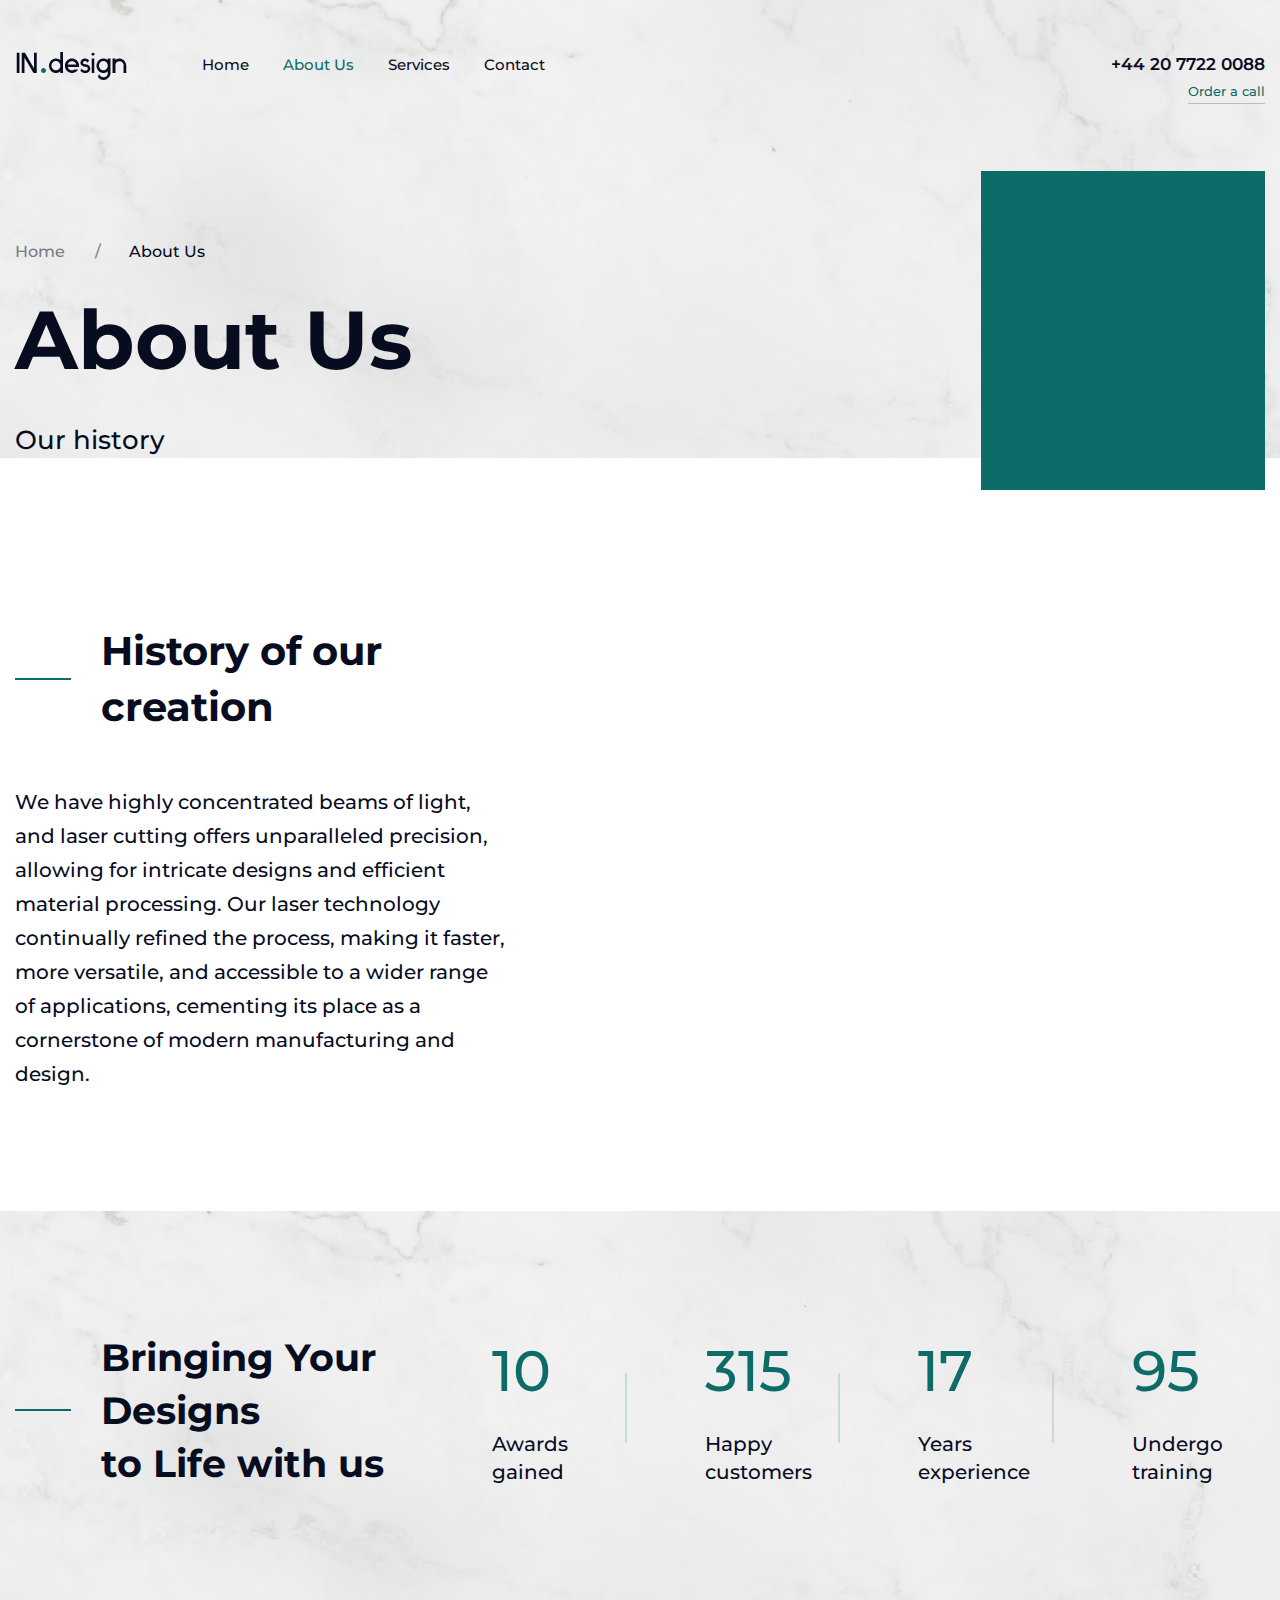
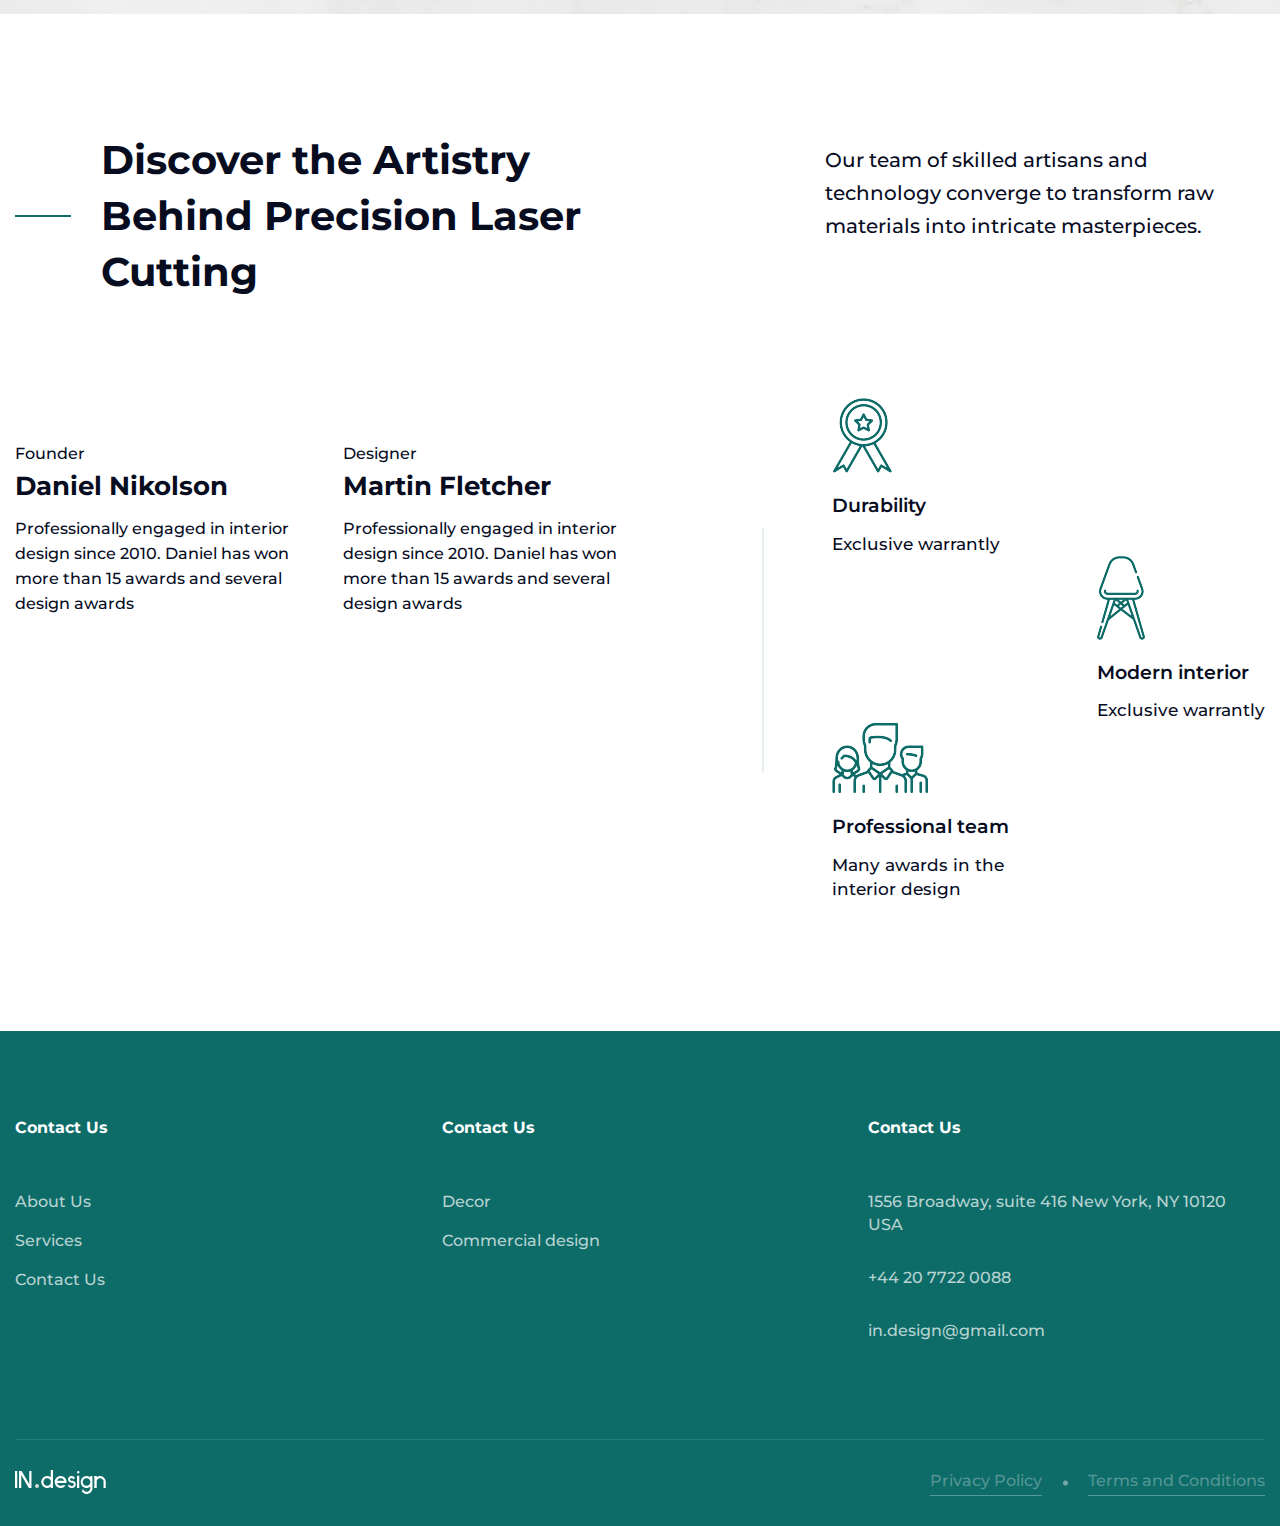
==== commit 2738ca02: "update the all contents" ====
--- a/about.html
+++ b/about.html
@@ -98,11 +98,11 @@
 					<div class="abt-imgz">
 						<img src="https://via.placeholder.com/490x613" alt="">
 						<img src="https://via.placeholder.com/480x598" alt="" class="sncd-img">
-						<div class="abt-txt">
+						<!-- <div class="abt-txt">
 							<h4>Watch a video about how we work and try for our customers</h4>
 							<span>Play video</span>
 							<a href="https://www.youtube.com/watch?v=pNxqh-JCMpw" title="" class="play-btn html5lightbox"><i class="fa fa-play"></i></a>
-						</div>
+						</div> -->
 					</div>
 				</div><!--pger-imgs end-->
 				<div class="clearfix"></div>
@@ -113,7 +113,7 @@
 			<div class="container">
 				<div class="our-history">
 					<h3 class="sub-title">History of our creation</h3>
-					<p>Since our humble beginnings in 2006, We has significantly expanded its our collection of exclusive lamps. Today we are proud to present you our best lighting design solutions. Sit amet just consectetur adipiscing elit.</p>
+					<p>We have highly concentrated beams of light, and laser cutting offers unparalleled precision, allowing for intricate designs and efficient material processing. Our laser technology continually refined the process, making it faster, more versatile, and accessible to a wider range of applications, cementing its place as a cornerstone of modern manufacturing and design.</p>
 				</div><!--our-history end-->
 			</div>
 		</section>
@@ -124,7 +124,8 @@
 				<div class="arch-section">
 					<div class="row">
 						<div class="col-lg-4">
-							<h3 class="sub-title m-0">Architects <br />with different approach</h3>
+							<!-- <h3 class="sub-title m-0">Architects with different approach</h3> -->
+							<h3 class="sub-title m-0">Bringing Your Designs<br /> to Life with us</h3>
 						</div>
 						<div class="col-lg-8">
 							<div class="our-awards-sec">
@@ -164,8 +165,8 @@
 		<section class="block2 pb-6">
 			<div class="custom-container">
 				<div class="section-title style2 align-items-center">
-					<h3 class="sub-title">Designer services are no longer a luxury</h3>
-					<p>We are sincerely convinced that using the services of architects and designers in our time is not a luxury, but a conscious</p>
+					<h3 class="sub-title">Discover the Artistry Behind Precision Laser Cutting</h3>
+					<p>Our team of skilled artisans and technology converge to transform raw materials into intricate masterpieces.</p>
 					<div class="clearfix"></div>
 				</div><!--section-title end-->
 				<div class="services-section">
@@ -207,14 +208,18 @@
 										<div class="svs-info">
 											<img src="assets/images/ico1.png" alt="">
 											<h3>Durability</h3>
-											<p>Exclusive 10 year warrantly</p>
+											<p>Exclusive 
+												<!-- 10 year -->
+												 warrantly</p>
 										</div>
 									</li>
 									<li>
 										<div class="svs-info">
 											<img src="assets/images/ico2.png" alt="">
 											<h3>Modern interior</h3>
-											<p>Exclusive 10 year warrantly</p>
+											<p>Exclusive 
+												<!-- 10 year  -->
+												warrantly</p>
 										</div>
 										<div class="clearfix"></div>
 									</li>
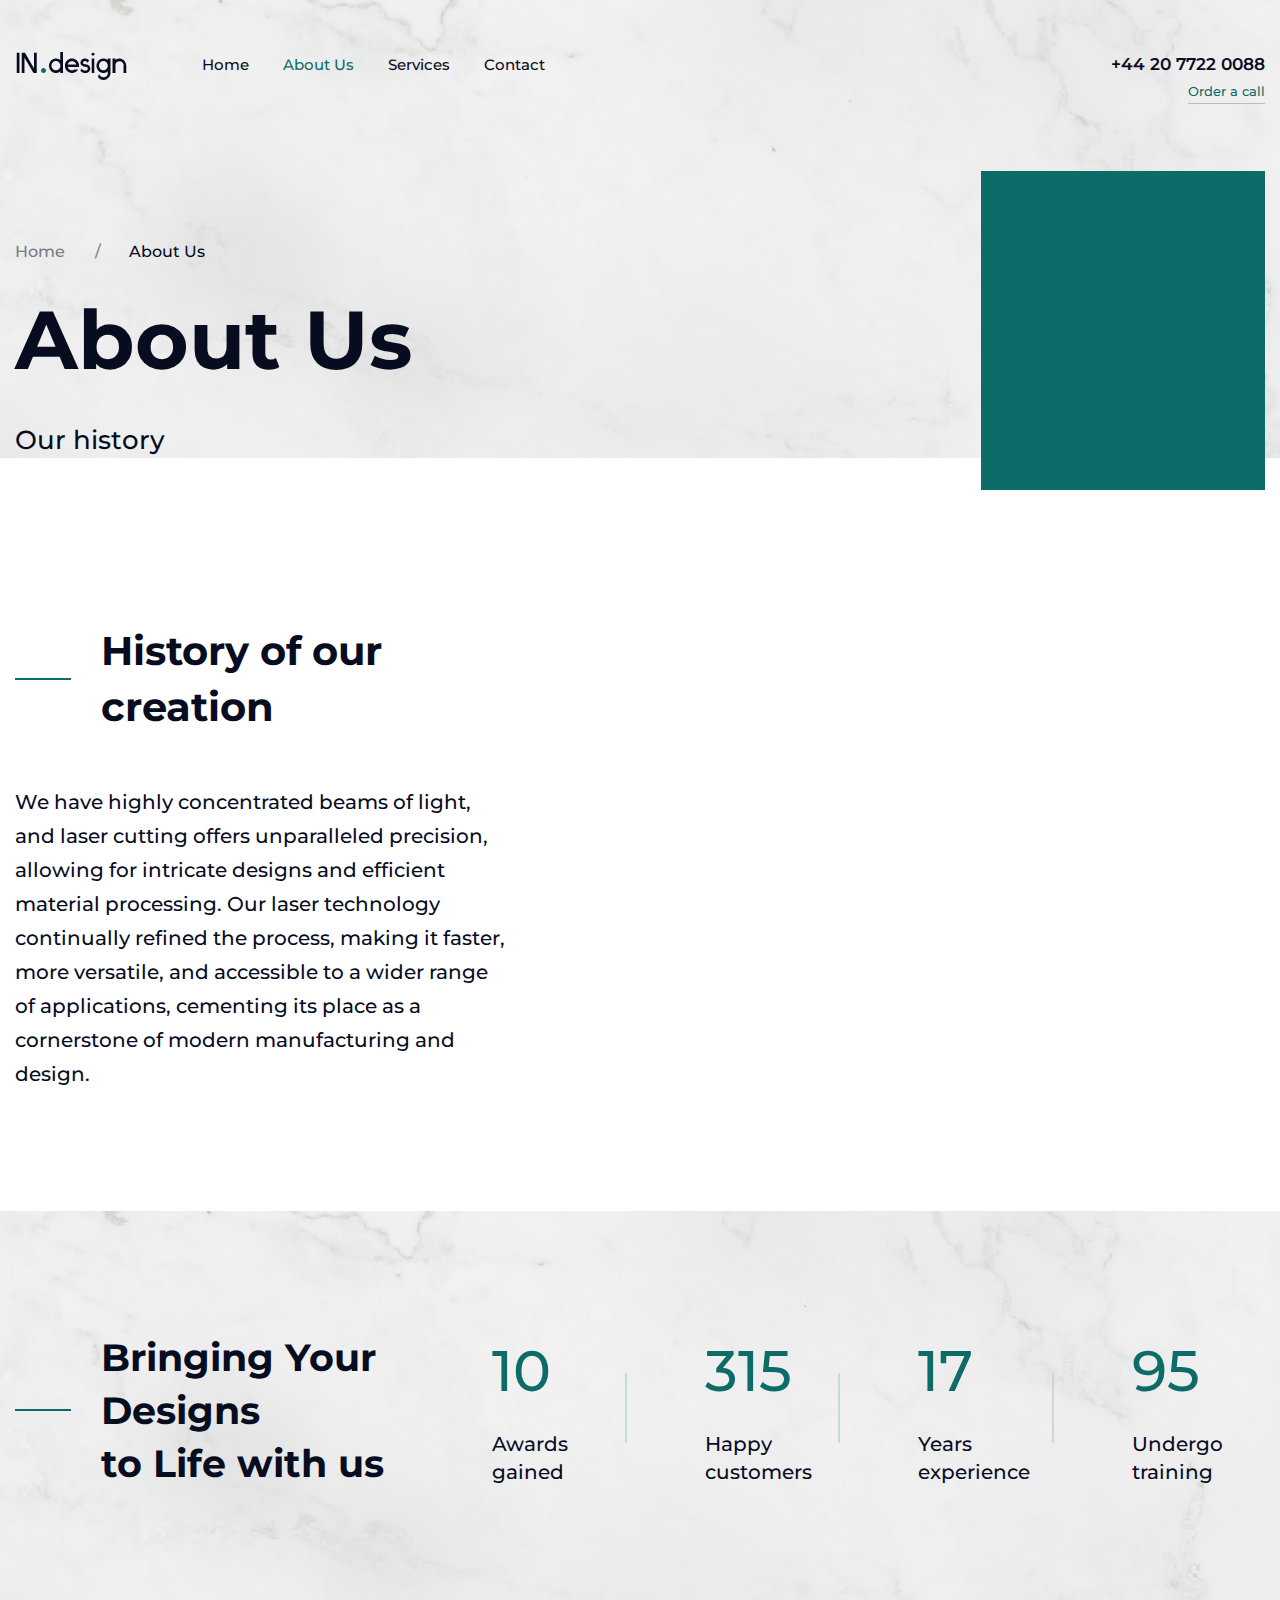
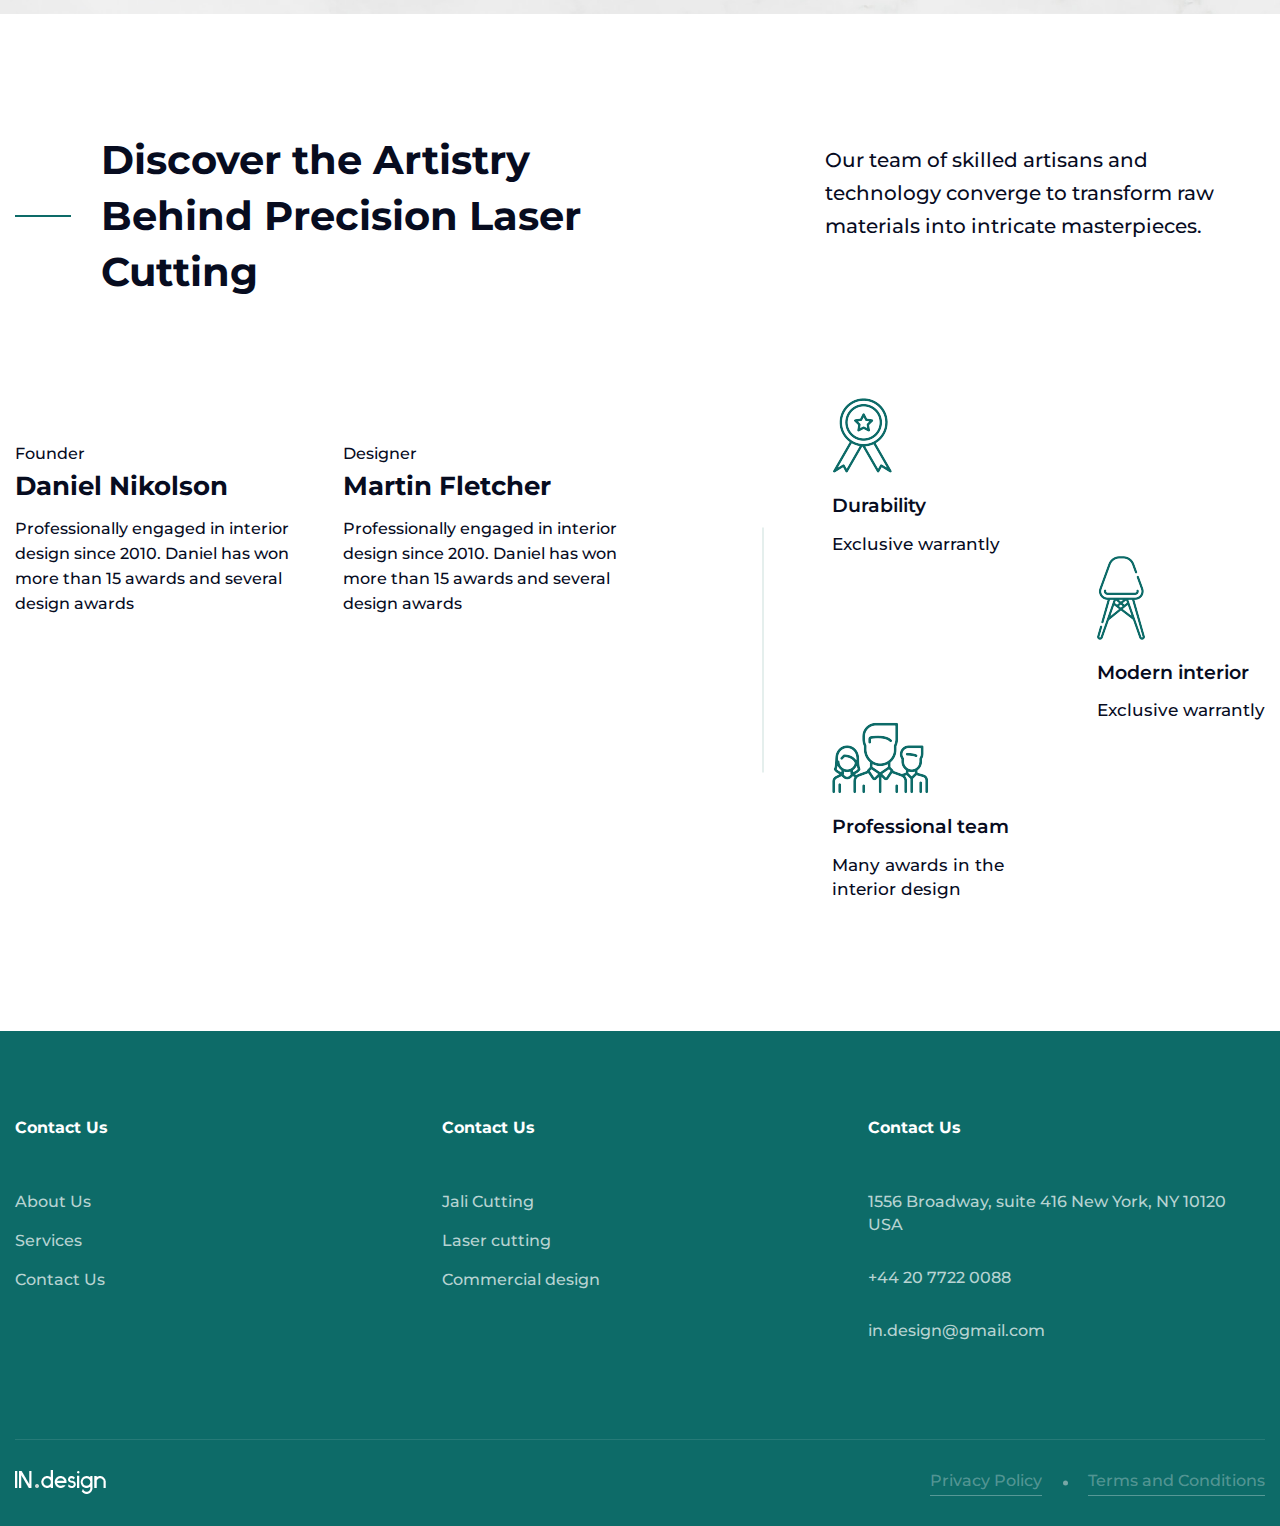
==== commit de1527aa: "update the footer and remove 404 and portfolio pages" ====
--- a/about.html
+++ b/about.html
@@ -261,8 +261,9 @@
 									<div class="widget widget-category text-left">
 										<h3 class="widget-title">Contact Us</h3>
 										<ul class="ft-links">
-											<li><a href="#" title="">Decor</a></li>
-											<li><a href="#" title="">Commercial design</a></li>
+											<li><a href="services.html" title="">Jali Cutting</a></li>
+											<li><a href="services.html" title="">Laser cutting</a></li>
+											<li><a href="services.html" title="">Commercial design</a></li>
 										</ul><!--ft-links end-->
 									</div><!--widget-contact end-->
 								</div>
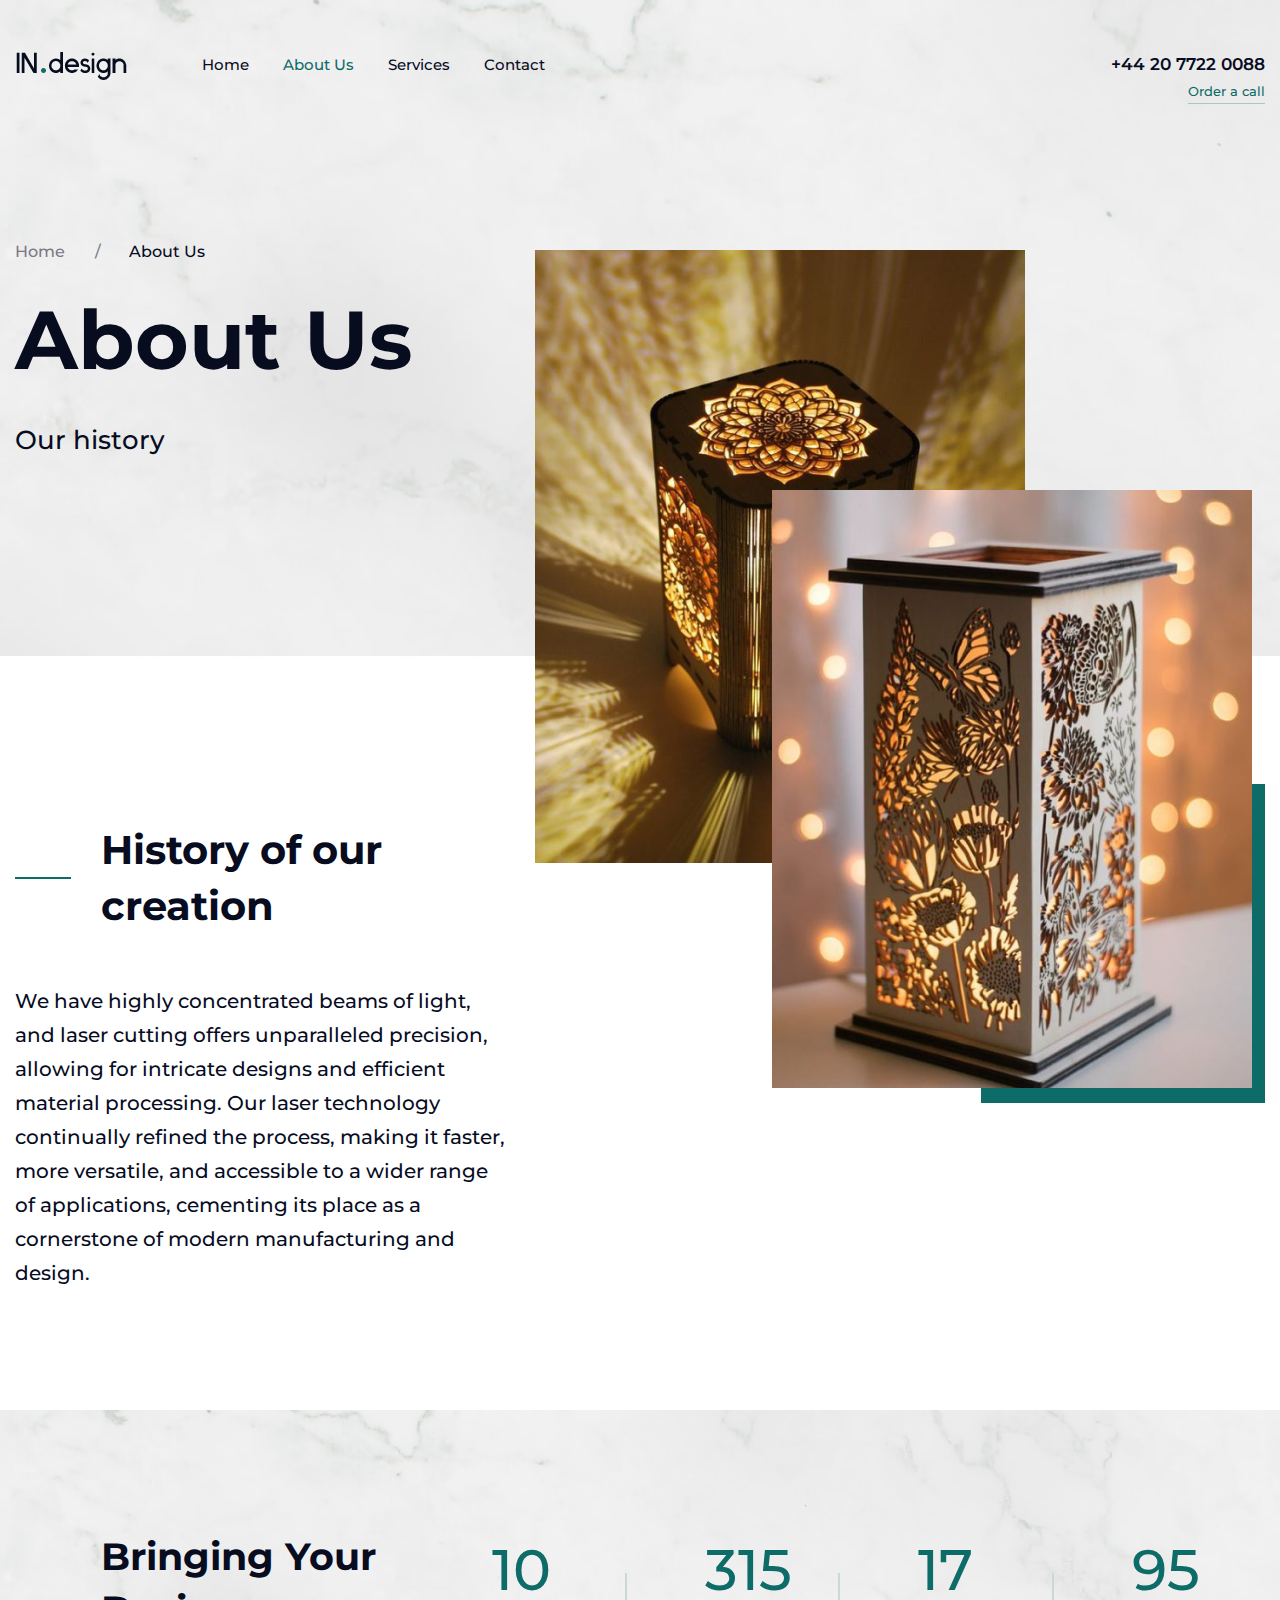
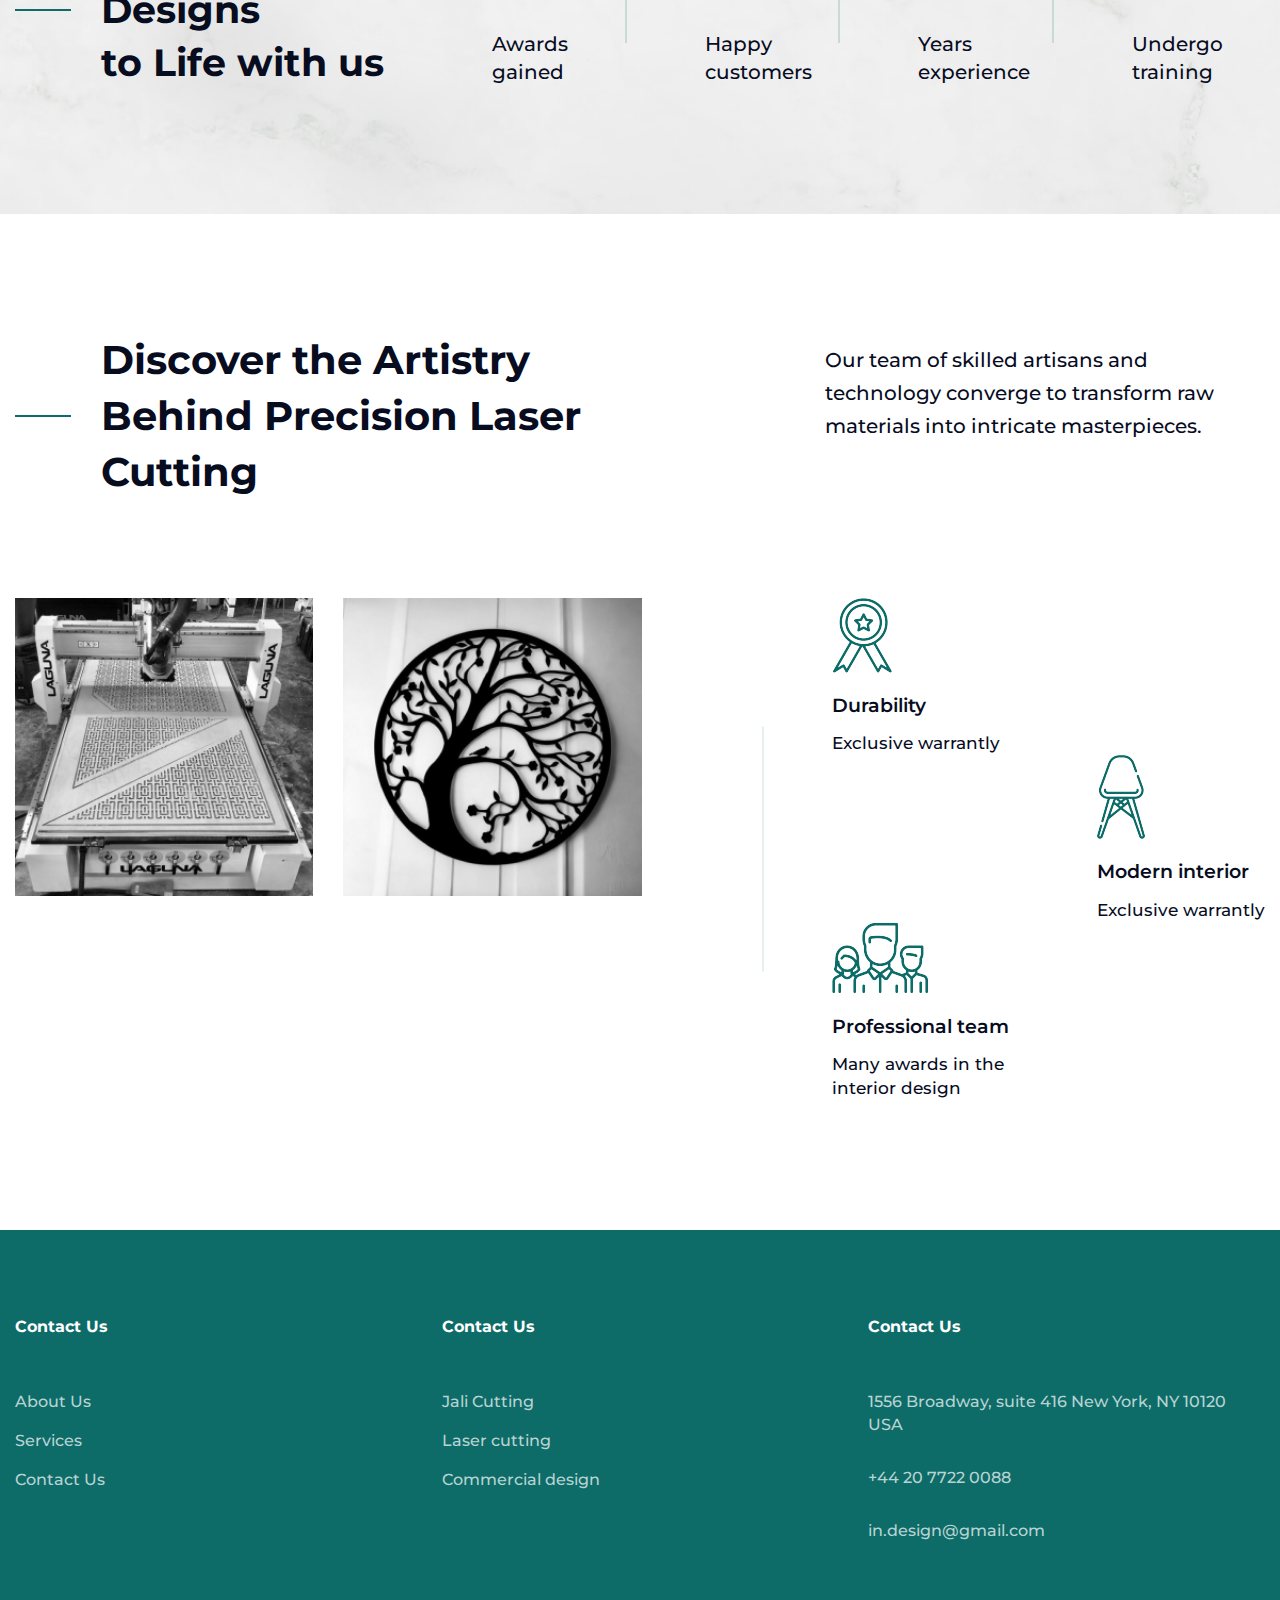
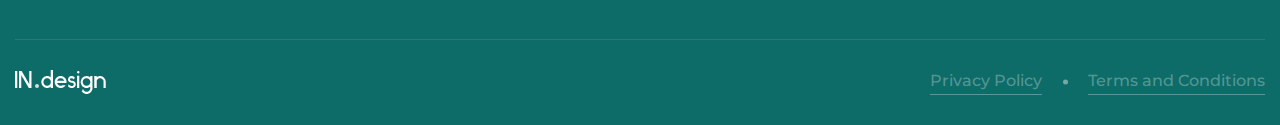
==== commit cd1ce013: "update images in home and about page" ====
--- a/about.html
+++ b/about.html
@@ -96,8 +96,8 @@
 				</div>
 				<div class="pger-imgs">
 					<div class="abt-imgz">
-						<img src="https://via.placeholder.com/490x613" alt="">
-						<img src="https://via.placeholder.com/480x598" alt="" class="sncd-img">
+						<img src="/assets/images/about_2.png" alt="">
+						<img src="/assets/images//about_1.png" alt="" class="sncd-img">
 						<!-- <div class="abt-txt">
 							<h4>Watch a video about how we work and try for our customers</h4>
 							<span>Play video</span>
@@ -177,24 +177,24 @@
 									<div class="col-lg-6 col-md-6 col-sm-6">
 										<div class="post-col">
 											<div class="post-thumbnail">
-												<img src="https://via.placeholder.com/280x280" alt="">
+												<img src="/assets/images/cnc 1.png" alt="">
 											</div><!--post-thumbnail end-->
 											<div class="post-info">
-												<span>Founder</span>
+												<!-- <span>Founder</span>
 												<h2>Daniel Nikolson</h2>
-												<p>Professionally engaged in interior design since 2010. Daniel has won more than 15 awards and several design awards</p>
+												<p>Professionally engaged in interior design since 2010. Daniel has won more than 15 awards and several design awards</p> -->
 											</div><!--post-info end-->
 										</div><!--post-col end-->
 									</div>
 									<div class="col-lg-6 col-md-6 col-sm-6">
 										<div class="post-col">
 											<div class="post-thumbnail">
-												<img src="https://via.placeholder.com/280x280" alt="">
+												<img src="/assets/images/cnc 2.png" alt="">
 											</div><!--post-thumbnail end-->
 											<div class="post-info">
-												<span>Designer</span>
+												<!-- <span>Designer</span>
 												<h2>Martin Fletcher</h2>
-												<p>Professionally engaged in interior design since 2010. Daniel has won more than 15 awards and several design awards</p>
+												<p>Professionally engaged in interior design since 2010. Daniel has won more than 15 awards and several design awards</p> -->
 											</div><!--post-info end-->
 										</div><!--post-col end-->
 									</div>
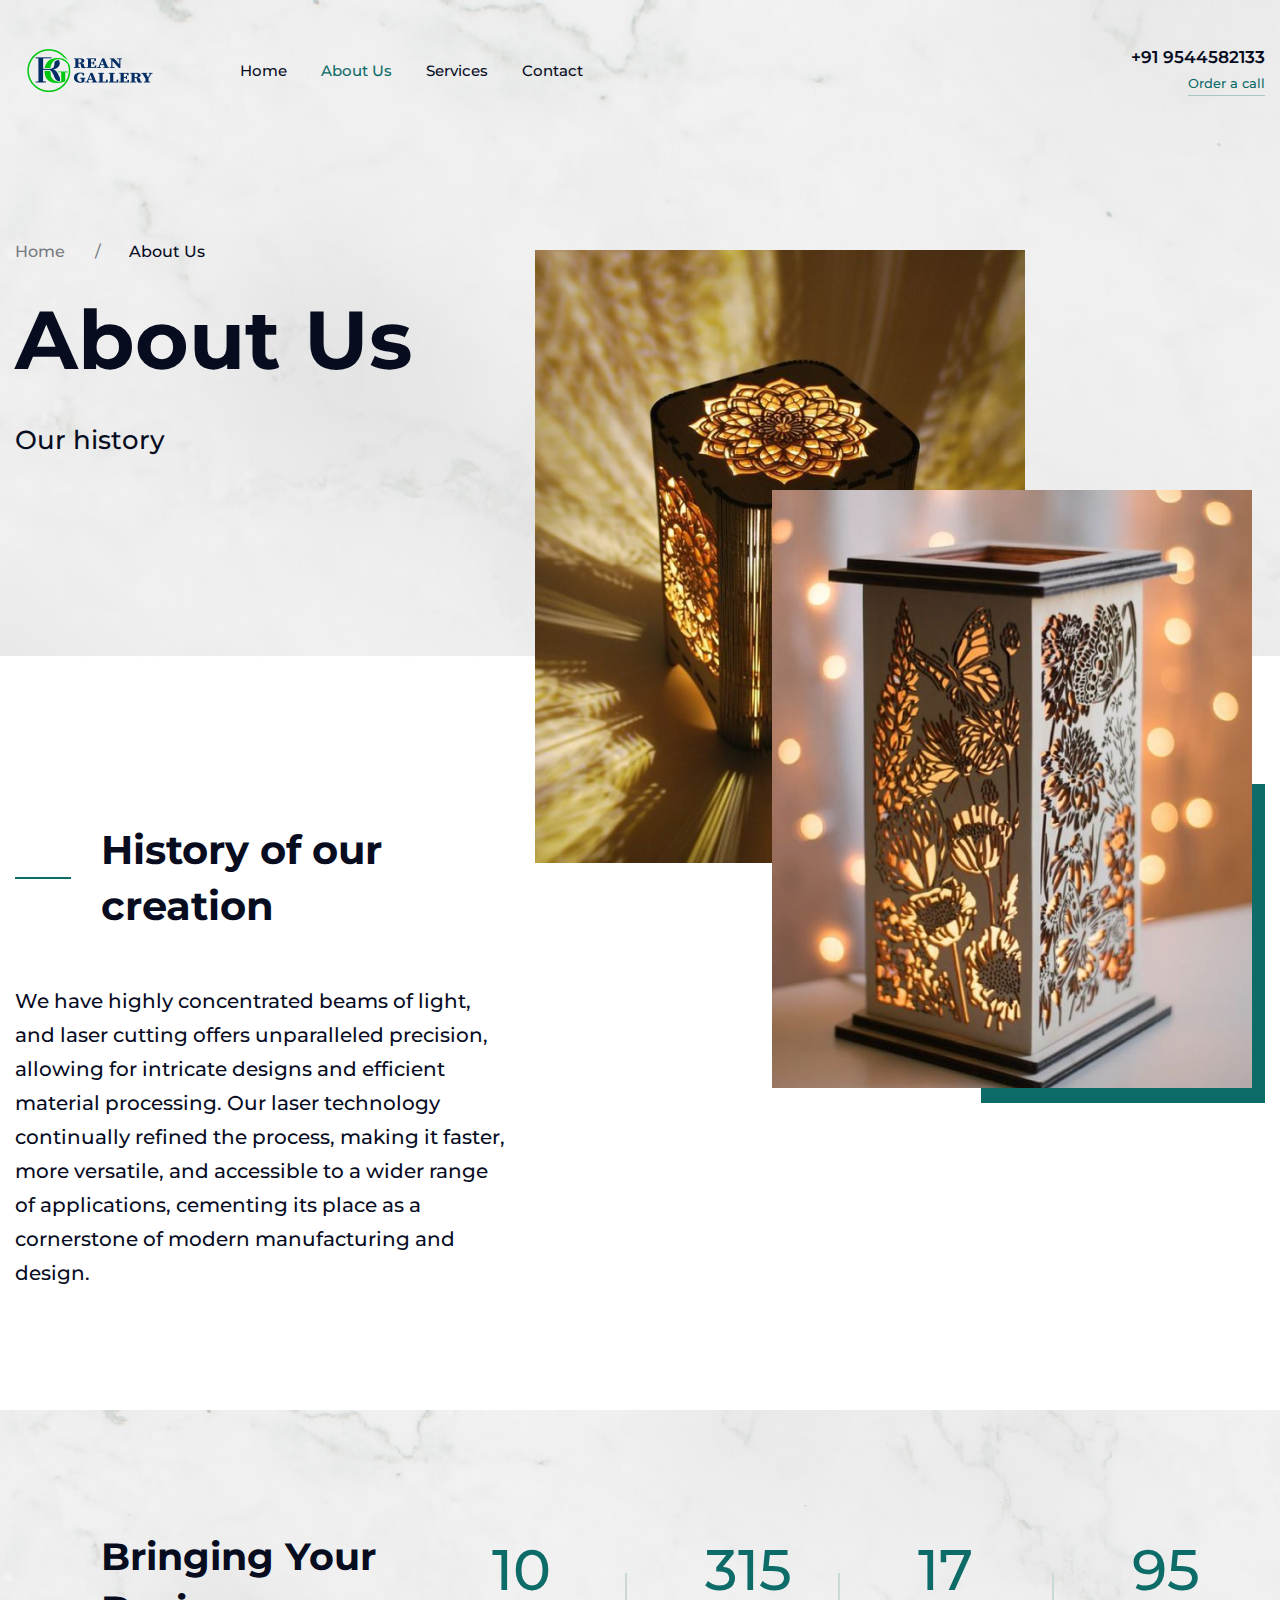
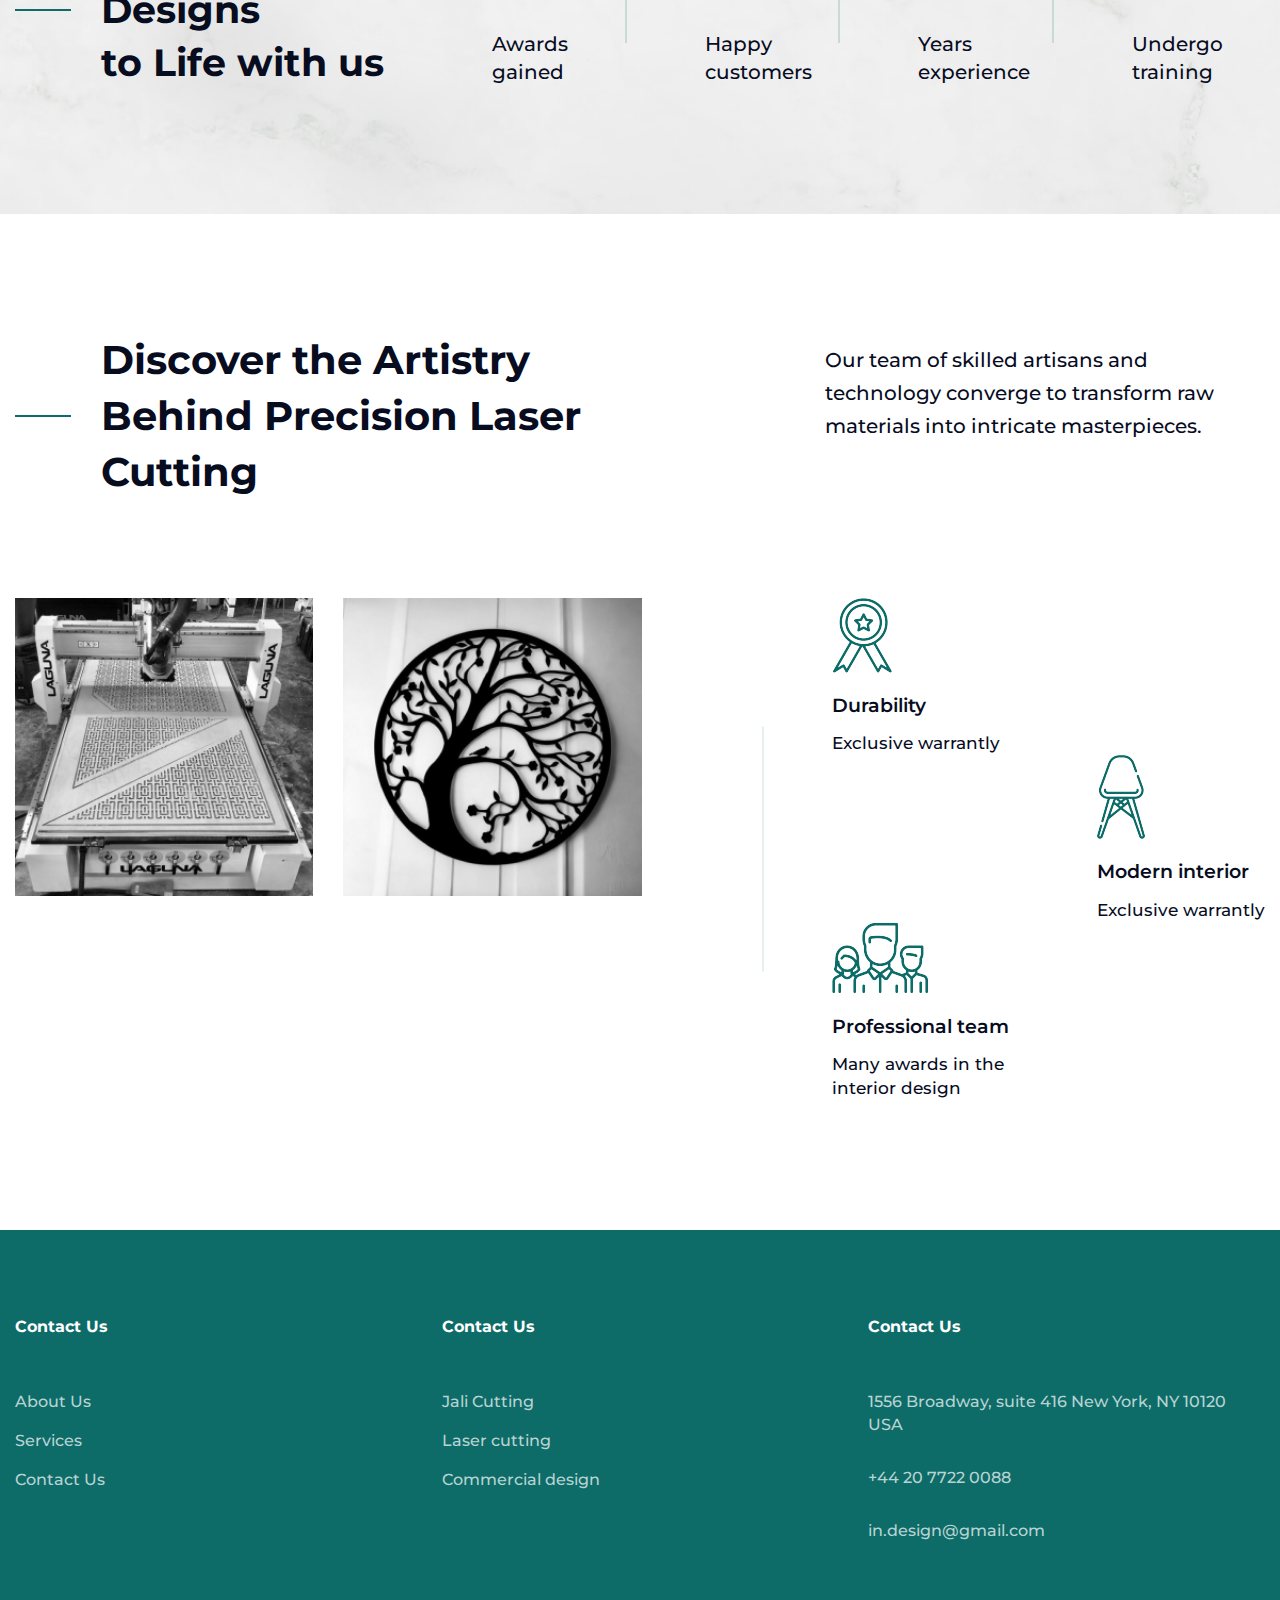
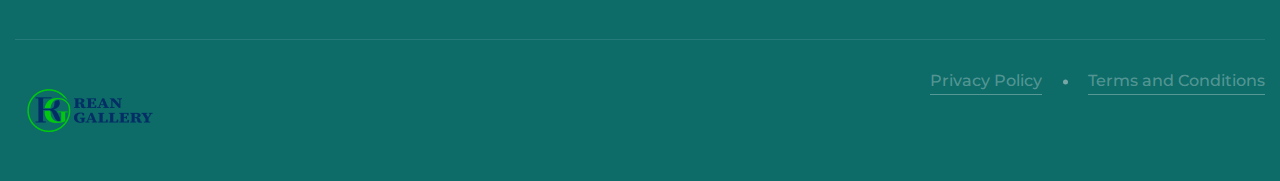
==== commit 16140de1: "update images and logo" ====
--- a/about.html
+++ b/about.html
@@ -7,7 +7,7 @@
 	<meta name="description" content="Mint Multipurpose Agency Website" />
 	<meta name="author" content="George_fx">
 	<meta name="keywords" content="" />
-	<link rel="icon" href="assets/images/favicon.png">
+	<link rel="icon" href="assets/images/logo.svg">
 	<link rel="stylesheet" type="text/css" href="assets/css/animate.css">
 	<link rel="stylesheet" type="text/css" href="assets/css/bootstrap.min.css">
 	<link rel="stylesheet" type="text/css" href="assets/css/all.min.css">
@@ -39,7 +39,7 @@
 				<div class="header-content">
 					<div class="logo">
 						<a href="index.html" title="">
-							<img src="assets/images/logo.png" alt="">
+							<img src="assets/images/Named_logo.png" alt="">
 						</a>
 					</div><!--logo end-->
 					<nav>
@@ -53,8 +53,8 @@
 					</nav><!--navigation end-->
 					
 					<div class="contact-head-info">
-						<h4>+44 20 7722 0088</h4>
-						<a href="#" title="">Order a call</a>
+						<h4>+91 9544582133</h4>
+						<a href="/contact.html" title="">Order a call</a>
 					</div><!--contact-head-info end-->
 					<div class="menu-btnn">
 						<div class="menu-btn">
@@ -284,7 +284,7 @@
 				</div><!--top-footer end-->
 				<div class="bottom-footer">
 					<div class="ft-logo">
-						<img src="assets/images/ft-logo.png" alt="">
+						<img src="assets/images/Named_logo.png" alt="">
 					</div><!--ft-logo end-->
 					<ul class="btm-links">
 						<li><a href="#" title="">Privacy Policy</a></li>
--- a/assets/css/style.css
+++ b/assets/css/style.css
@@ -194,7 +194,7 @@
 
 header {
 	position: absolute;
-	top: 52px;
+	top: 30px;
 	left: 0;
 	width: 100%;
 	z-index: 99;
@@ -203,6 +203,7 @@
 .header-content {
 	display: flex;
 	flex-wrap: wrap;
+	align-items: center;
 }
 header.header-bg {
 	position: static;
@@ -2513,10 +2514,11 @@
 	font-size: 20px;
 	line-height: 32px;
 }
-
+ 
 .contact_info {
-	padding: 67px 70px;
-	border-radius: 10px 0 0 10px;
+	padding: 63px;
+	border-radius:10px;
+	/* border-radius: 10px 0 0 10px; */
 	height: 100%;
 }
 .sub-title.white {
@@ -2569,6 +2571,7 @@
 	height: 100%;
 }
 .contact-main .row {
+	gap: 2px;
 	margin: 0;
 }
 .contact-main .col-lg-4,
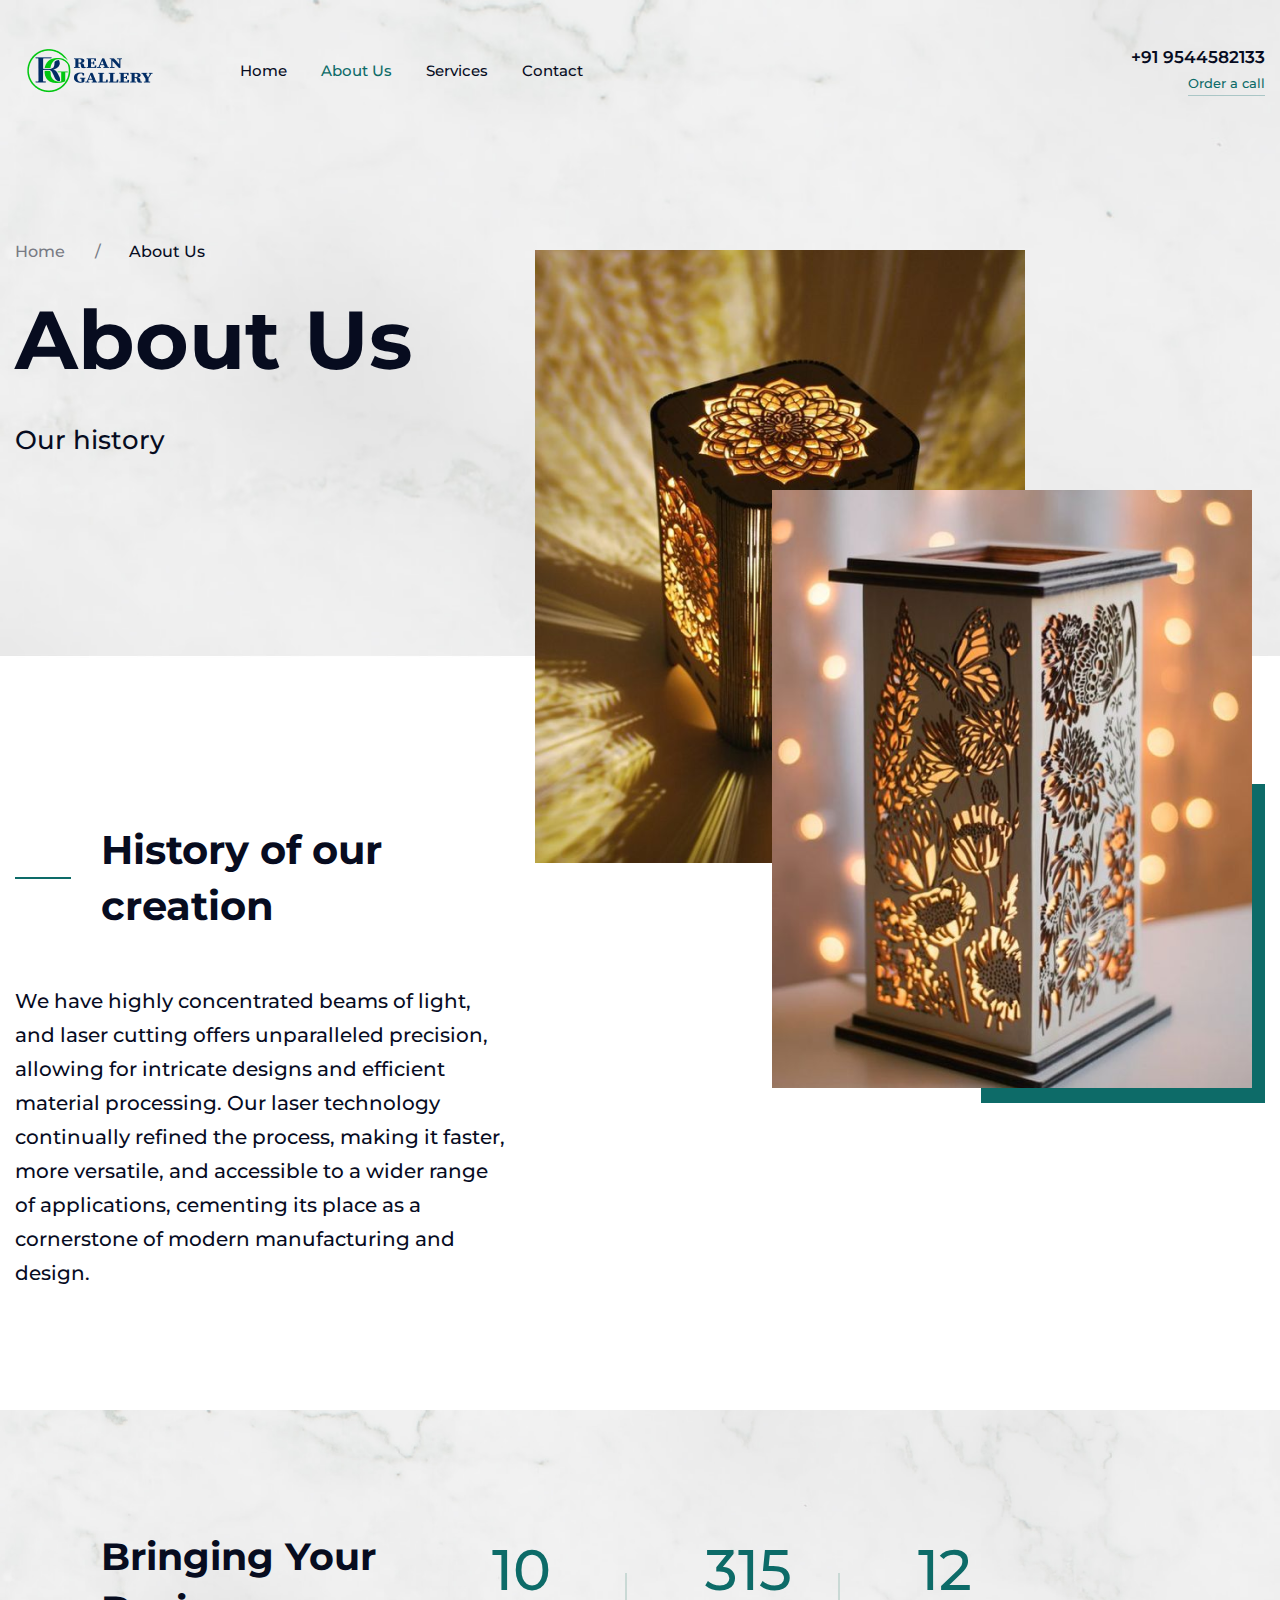
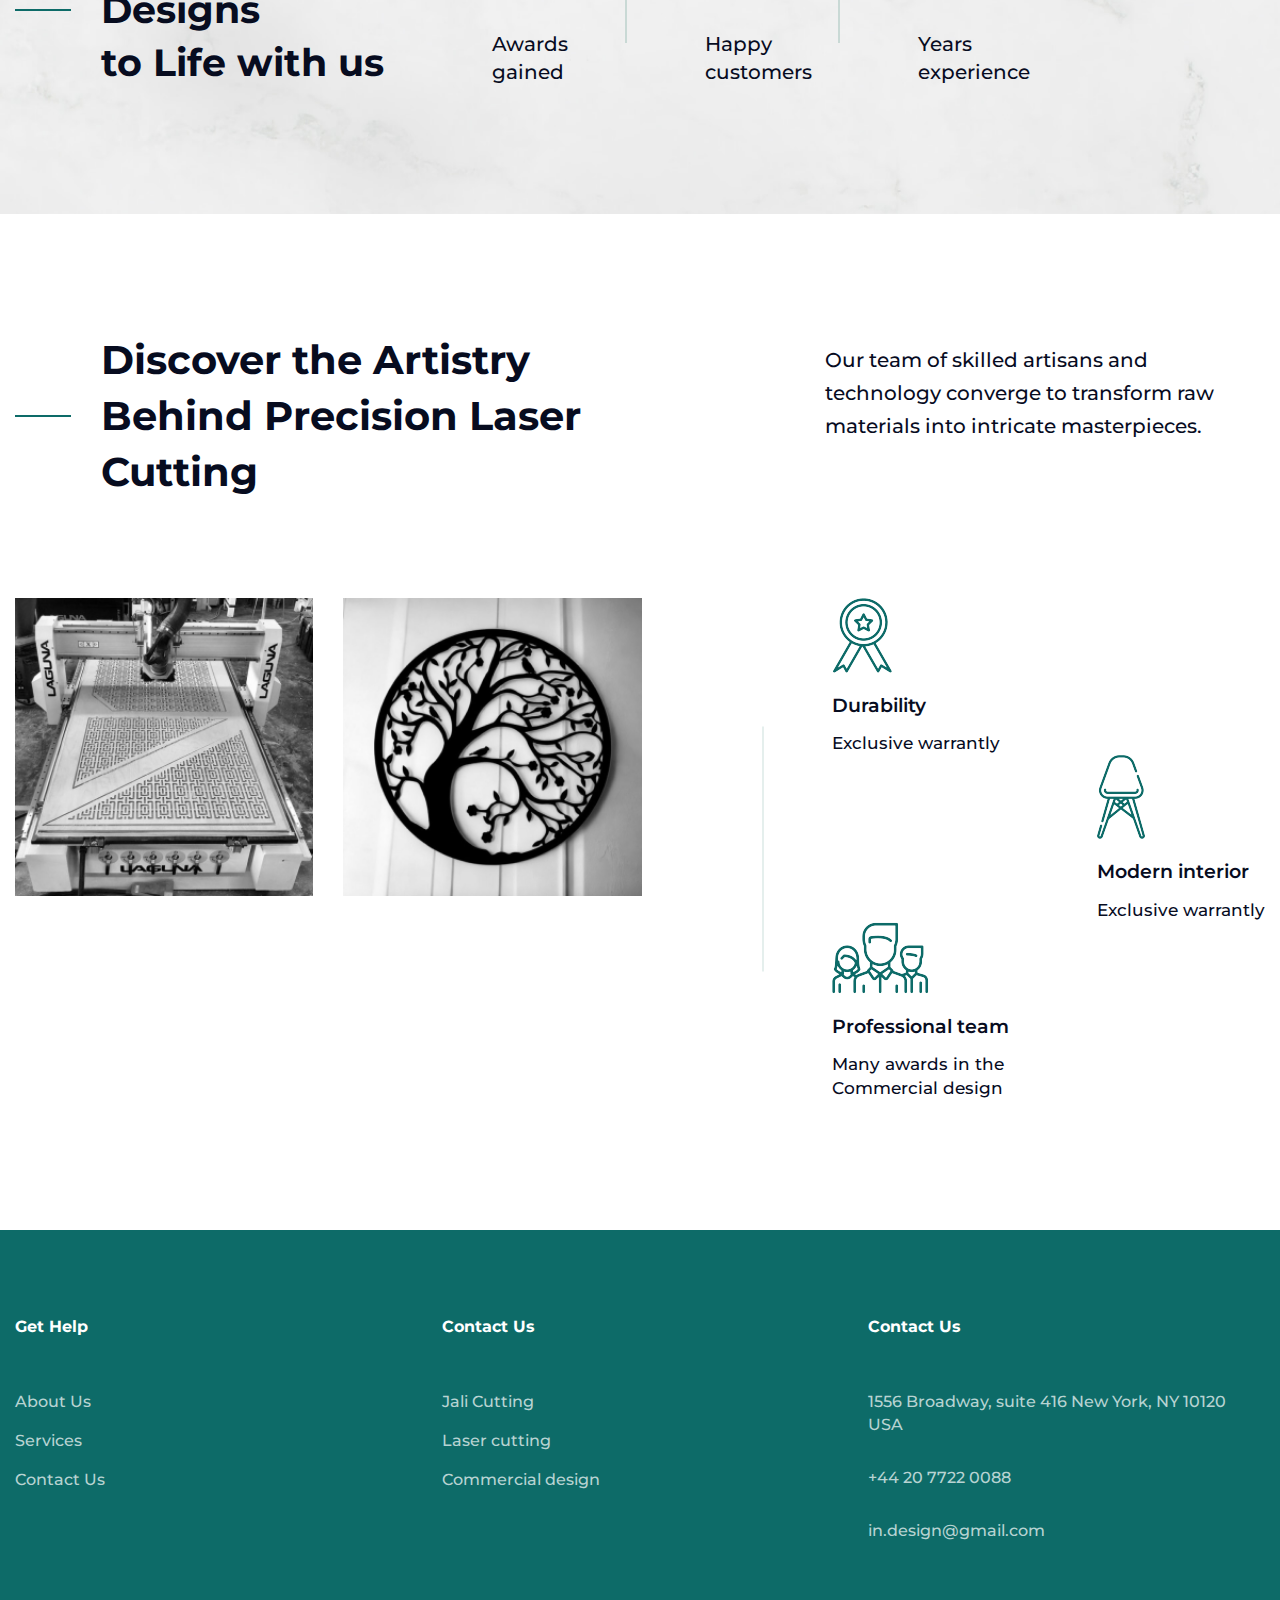
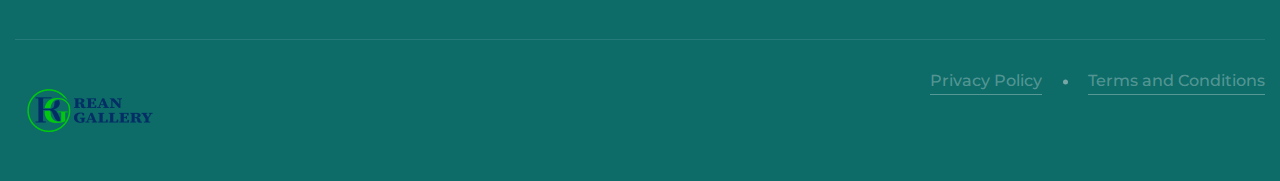
==== commit ffc2bfe7: "update all contacts" ====
--- a/about.html
+++ b/about.html
@@ -144,16 +144,16 @@
 									</div>
 									<div class="col-lg-3 col-md-3 col-sm-6">
 										<div class="award-col">
-											<h2 class="count">17</h2>
+											<h2 class="count">12</h2>
 											<h3>Years experience</h3>
 										</div><!--award-col end-->
 									</div>
-									<div class="col-lg-3 col-md-3 col-sm-6">
+									<!-- <div class="col-lg-3 col-md-3 col-sm-6">
 										<div class="award-col">
 											<h2 class="count">95</h2>
 											<h3>Undergo training</h3>
-										</div><!--award-col end-->
-									</div>
+										</div>
+									</div> -->
 								</div>
 							</div><!--our-awards-sec end-->
 						</div>
@@ -227,7 +227,7 @@
 										<div class="svs-info">
 											<img src="assets/images/ico3.png" alt="">
 											<h3>Professional team</h3>
-											<p>Many awards in the interior design </p>
+											<p>Many awards in the Commercial design </p>
 										</div>
 									</li>
 								</ul>
@@ -249,7 +249,7 @@
 							<div class="row justify-content-evenly">
 								<div class="col-lg-4 col-md-4 col-sm-12 col-12">
 									<div class="widget widget-company text-left">
-										<h3 class="widget-title">Contact Us</h3>
+										<h3 class="widget-title">Get Help</h3>
 										<ul class="ft-links">
 											<li><a href="about.html" title="">About Us</a></li>
 											<li><a href="services.html" title="">Services</a></li>
--- a/assets/css/style.css
+++ b/assets/css/style.css
@@ -2517,9 +2517,10 @@
  
 .contact_info {
 	padding: 63px;
-	border-radius:10px;
+	border-radius:50px;
 	/* border-radius: 10px 0 0 10px; */
 	height: 100%;
+	border: 2px solid white;
 }
 .sub-title.white {
 	color: #fff;
@@ -2571,7 +2572,7 @@
 	height: 100%;
 }
 .contact-main .row {
-	gap: 2px;
+	/* gap: 2px; */
 	margin: 0;
 }
 .contact-main .col-lg-4,
